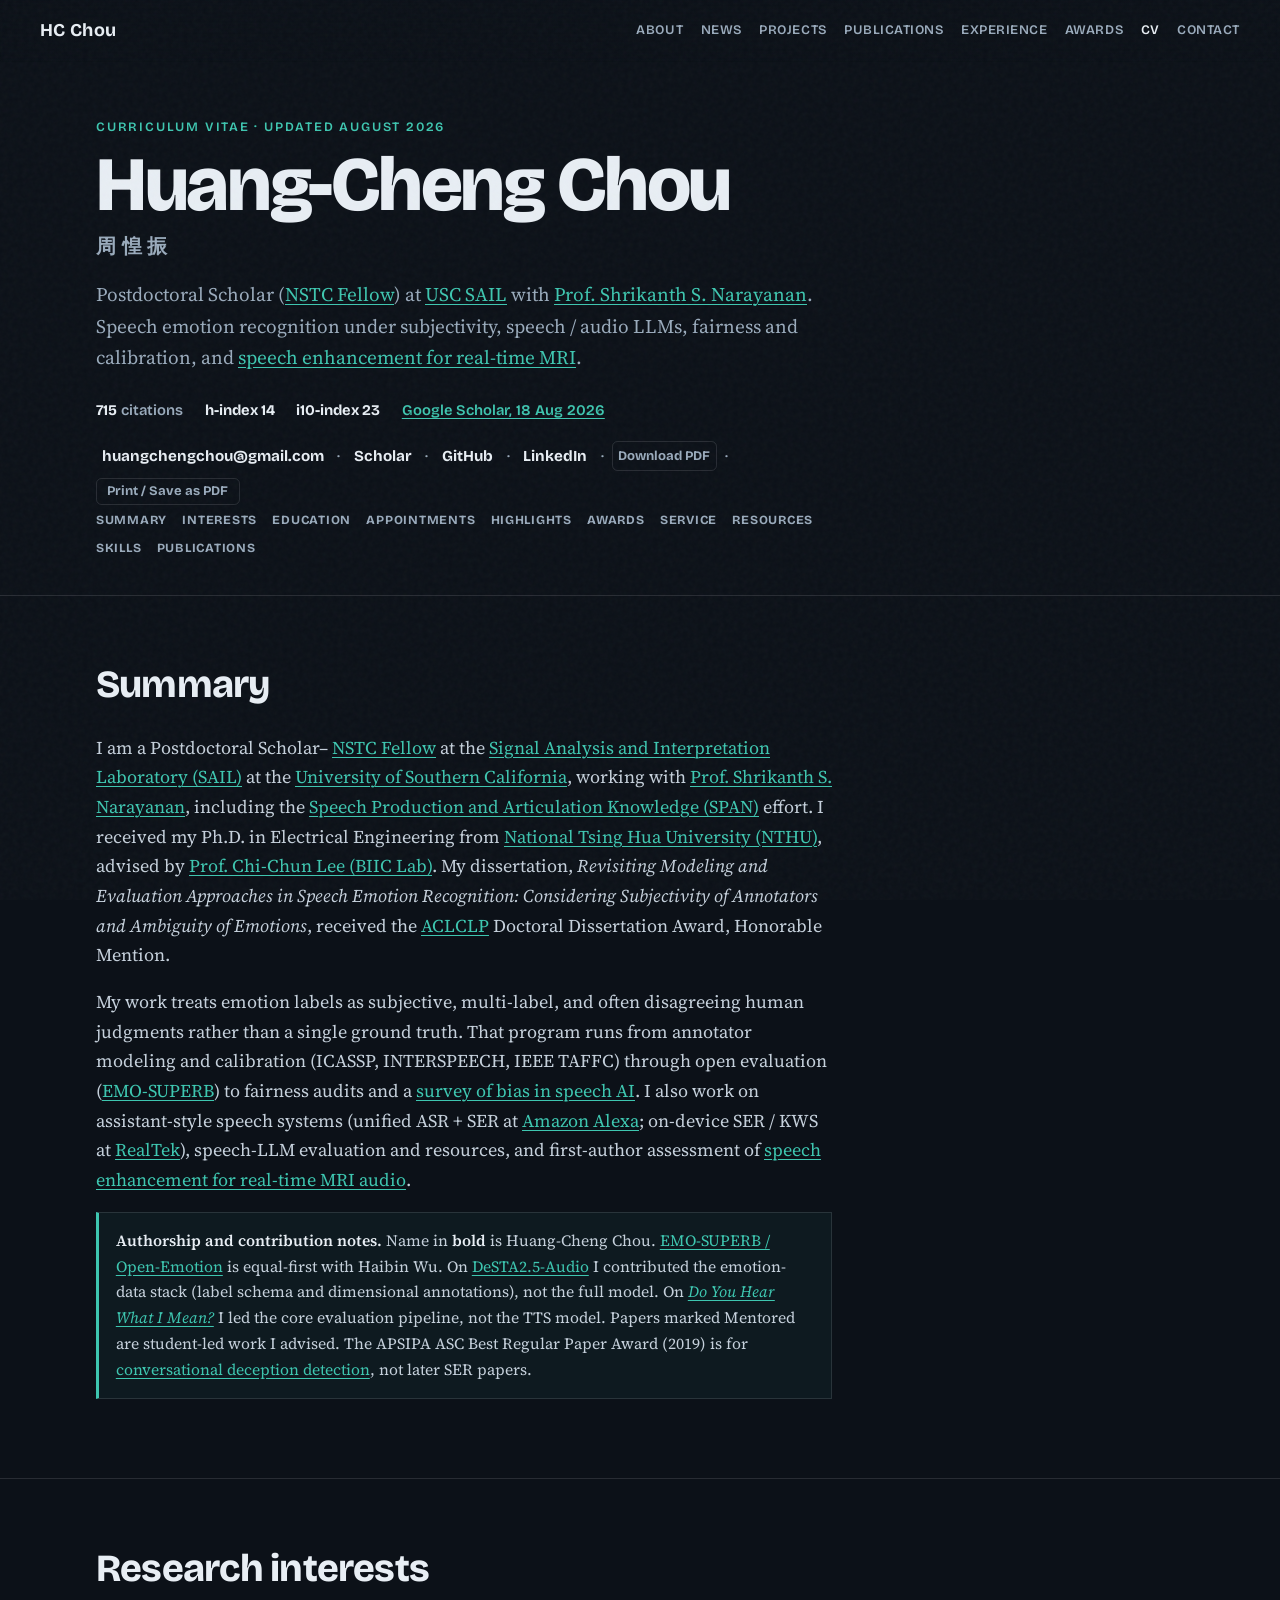
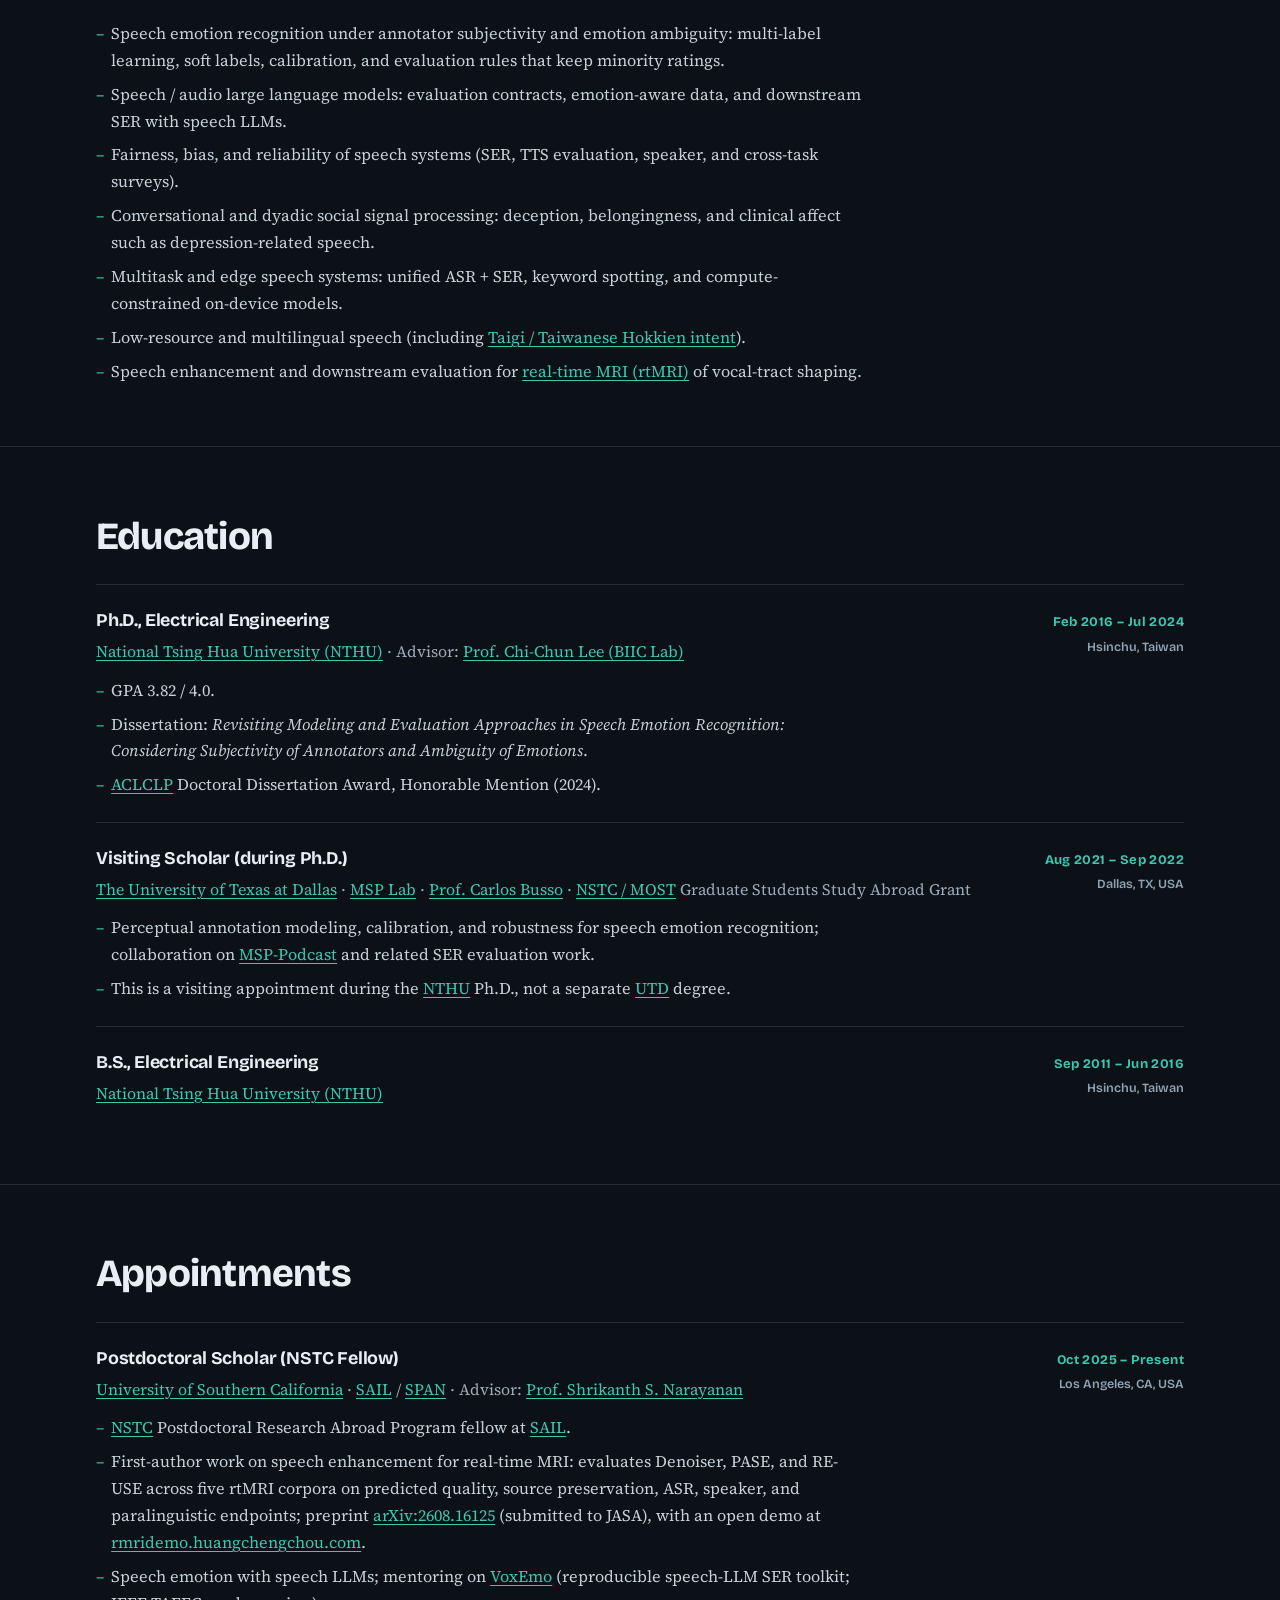
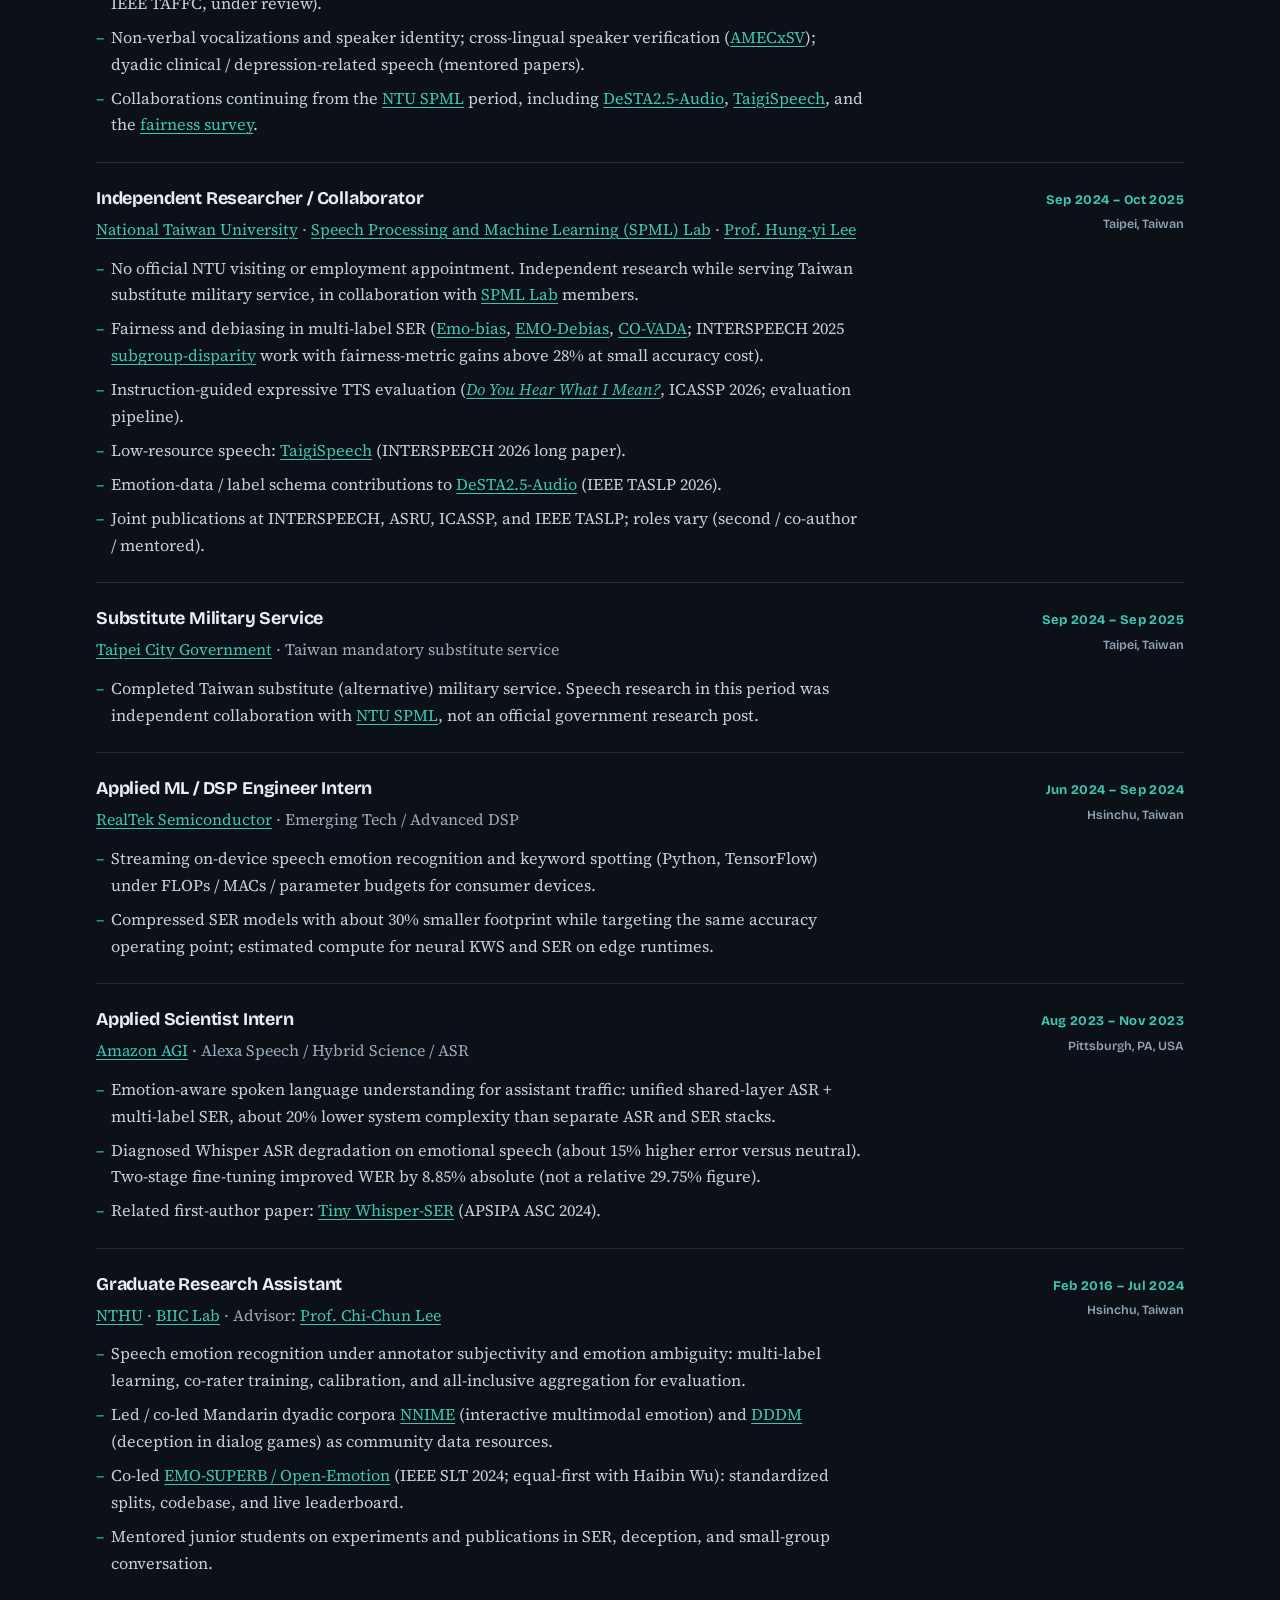
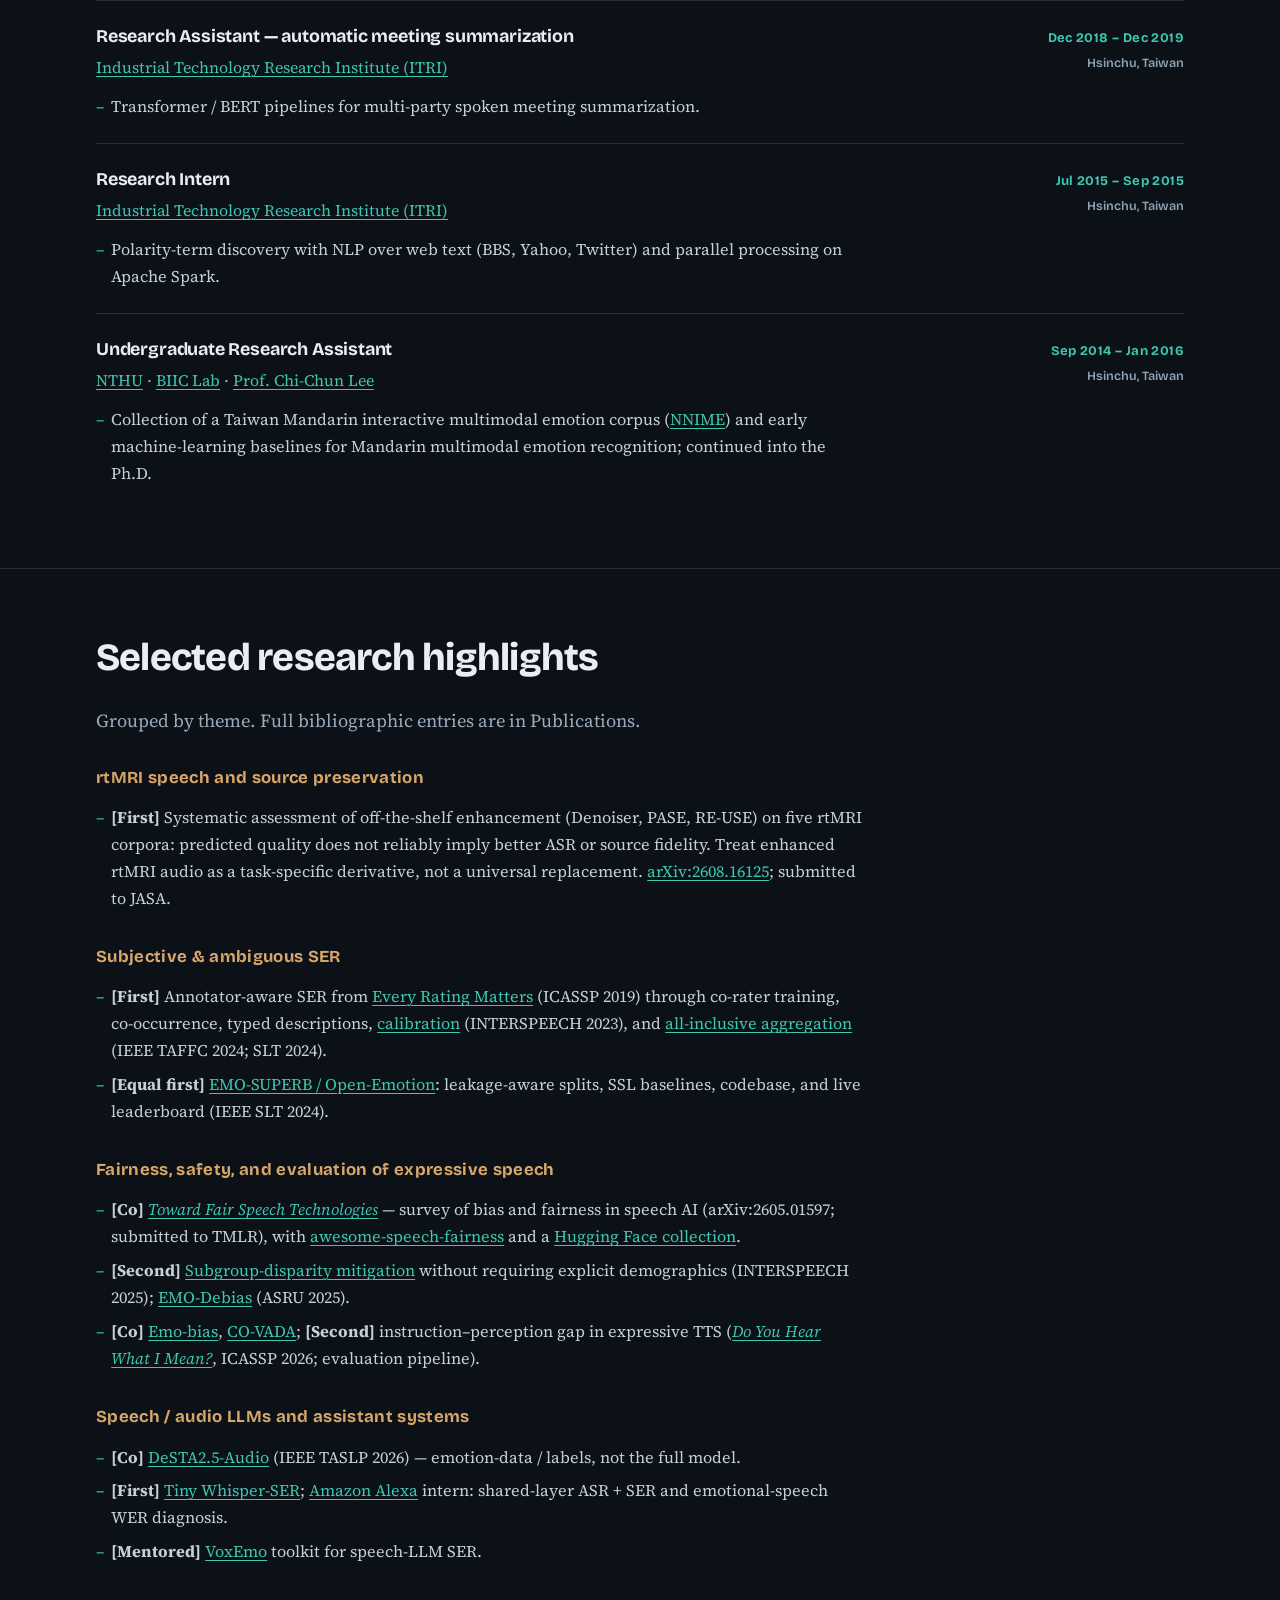
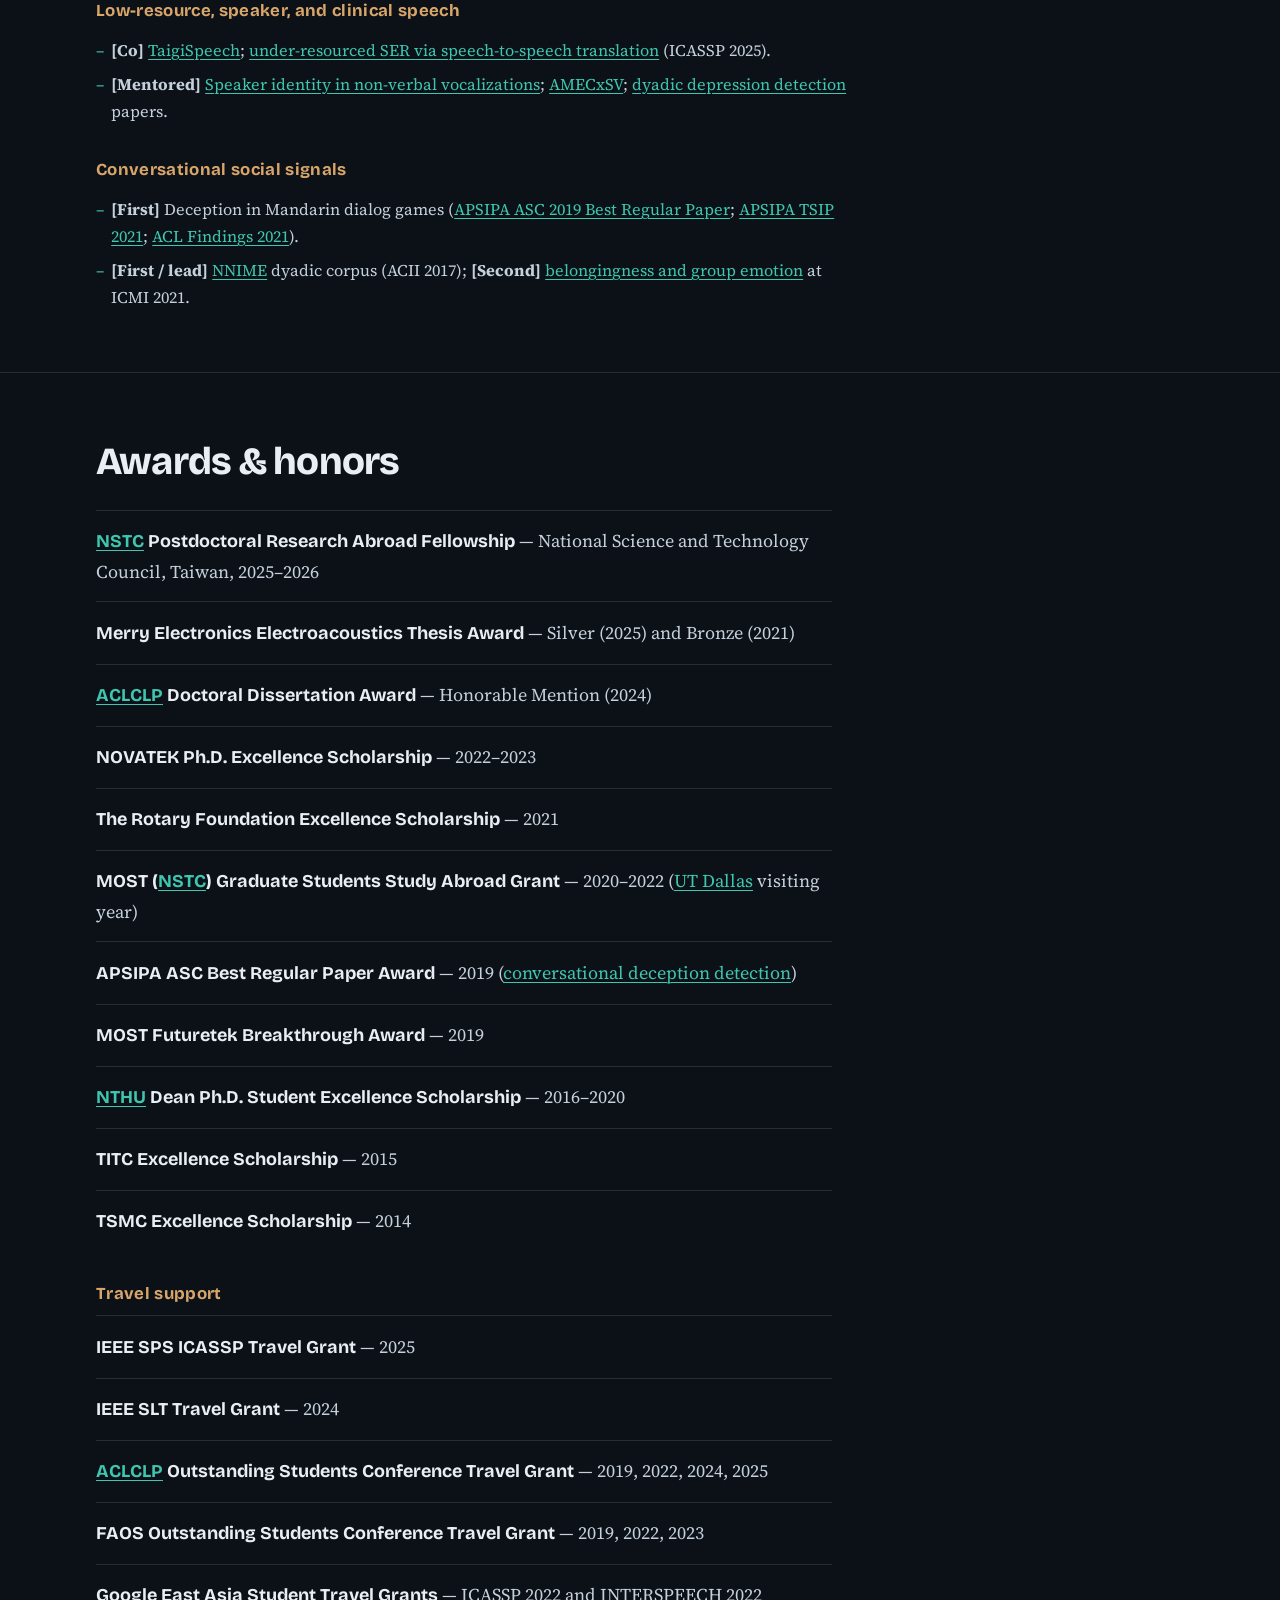
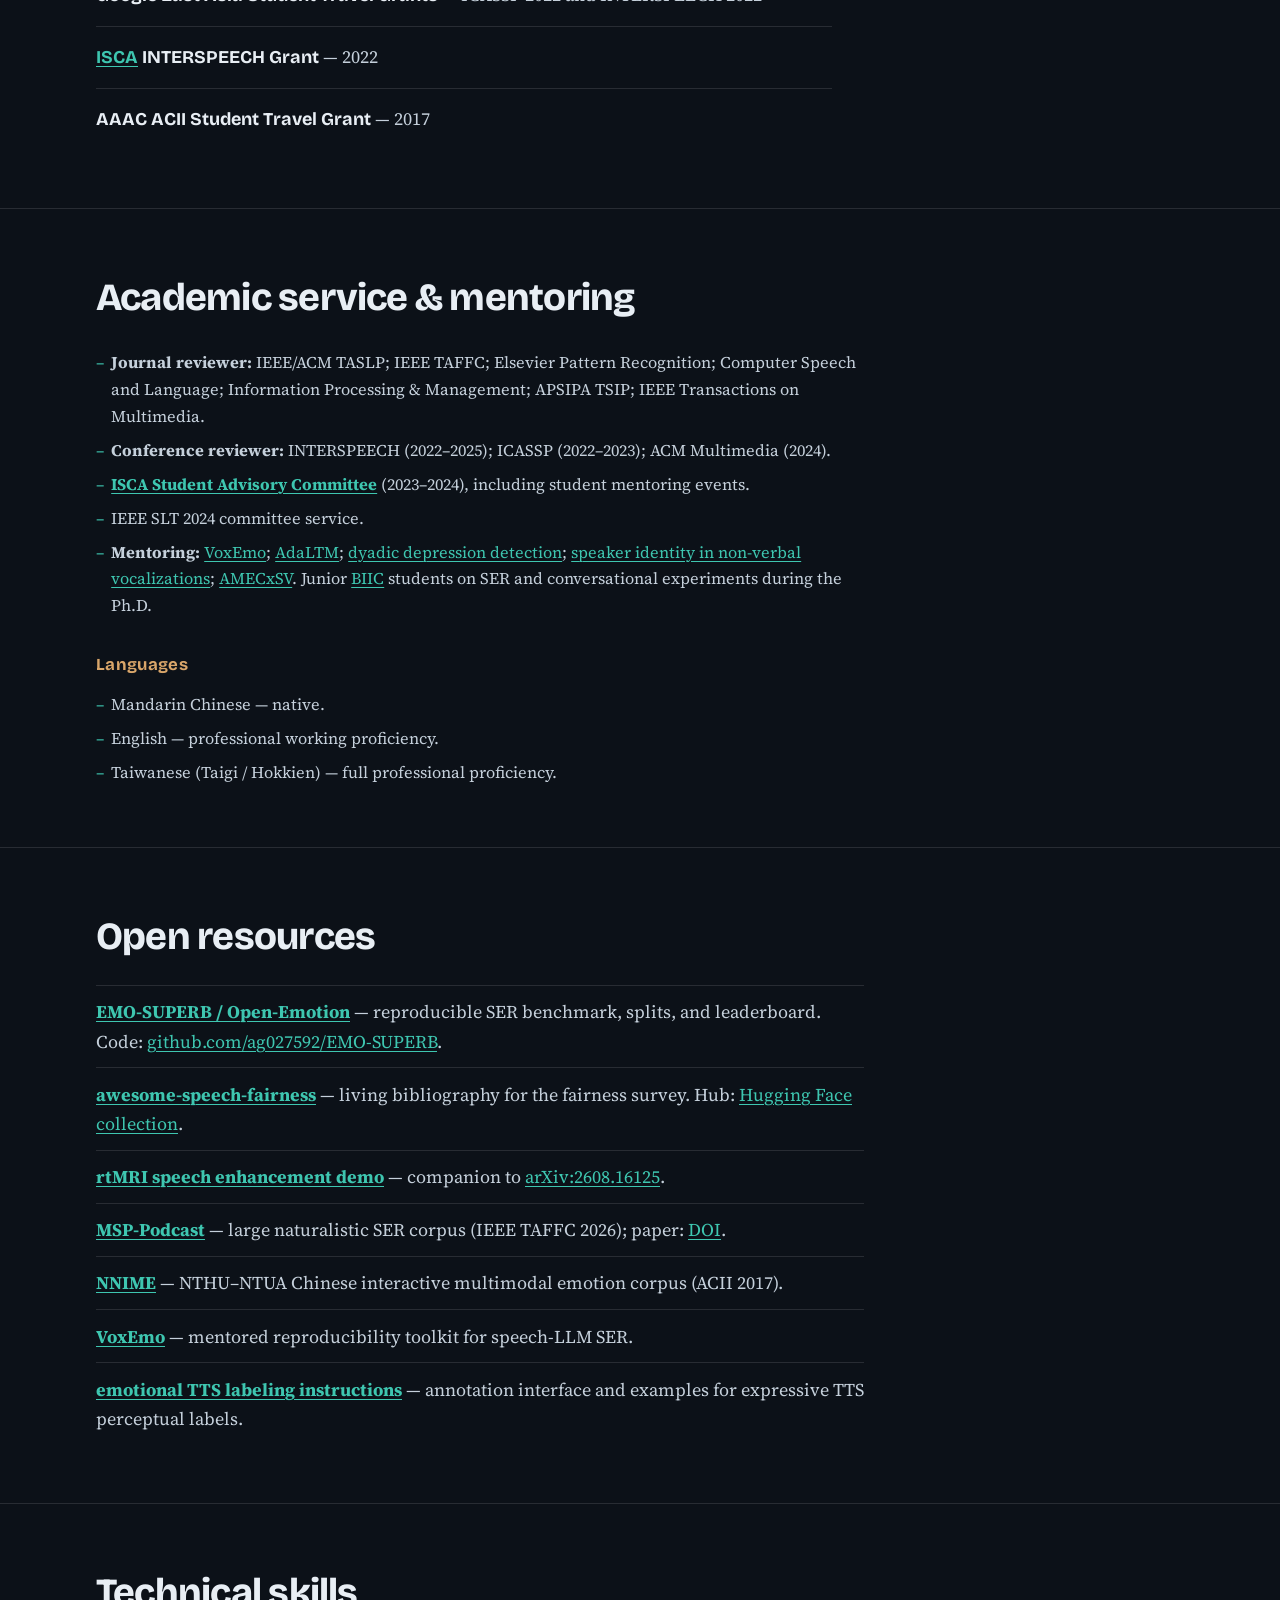
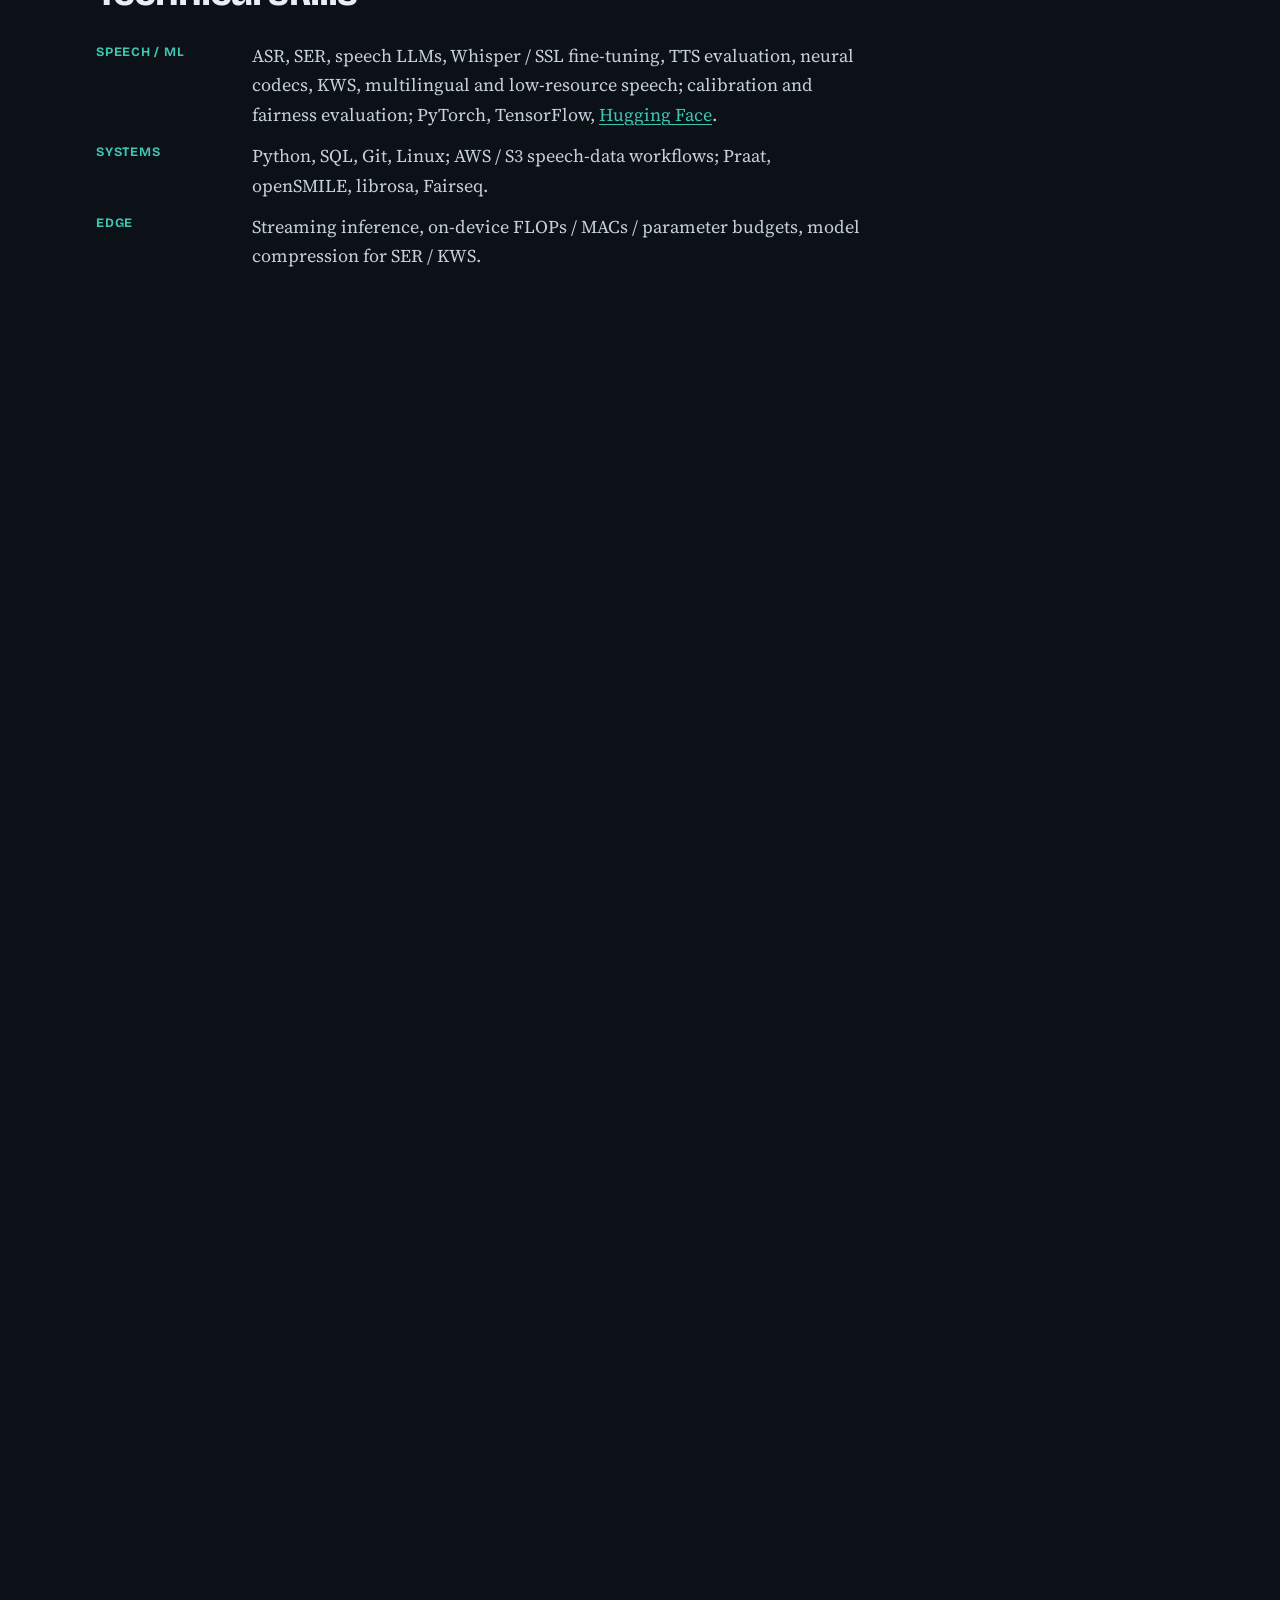
==== cv.html @ bf6feb10 "Add a downloadable PDF CV for recruiters. Generate a print-ready file from the HTML CV and link it f" ====
<!DOCTYPE html>
<html lang="en">
<head>
  <meta charset="UTF-8" />
  <meta name="viewport" content="width=device-width, initial-scale=1" />
  <title>Curriculum Vitae | Huang-Cheng Chou</title>
  <meta name="description" content="Full academic CV of Huang-Cheng Chou (周惶振): appointments, education, awards, service, skills, and complete publication list." />
  <meta name="author" content="Huang-Cheng Chou" />
  <link rel="canonical" href="https://huangchengchou.com/cv.html" />
  <meta property="og:title" content="Curriculum Vitae | Huang-Cheng Chou" />
  <meta property="og:description" content="Complete academic CV — speech emotion recognition, speech LLMs, fairness, and rtMRI speech." />
  <meta property="og:url" content="https://huangchengchou.com/cv.html" />
  <meta property="og:type" content="profile" />
  <meta property="og:image" content="https://huangchengchou.com/assets/portrait.jpg" />
  <link rel="preconnect" href="https://fonts.googleapis.com" />
  <link rel="preconnect" href="https://fonts.gstatic.com" crossorigin />
  <link href="https://fonts.googleapis.com/css2?family=Bricolage+Grotesque:opsz,wght@12..96,500;12..96,700;12..96,800&amp;family=Source+Serif+4:ital,opsz,wght@0,8..60,400;0,8..60,600;1,8..60,400&amp;display=swap" rel="stylesheet" />
  <link rel="icon" href="assets/favicon.svg" type="image/svg+xml" />
  <link rel="stylesheet" href="styles.css" />
</head>
<body class="page-cv">
  <div class="noise" aria-hidden="true"></div>

  <header class="site-header">
    <a class="logo" href="index.html">HC Chou</a>
    <nav class="nav" aria-label="Primary">
      <a href="index.html#about">About</a>
      <a href="index.html#news">News</a>
      <a href="index.html#projects">Projects</a>
      <a href="index.html#pubs">Publications</a>
      <a href="index.html#experience">Experience</a>
      <a href="index.html#awards">Awards</a>
      <a href="cv.html" aria-current="page">CV</a>
      <a href="index.html#contact">Contact</a>
    </nav>
  </header>

  <main id="top">
    <section class="hero cv-hero" aria-label="Curriculum Vitae">
      <div class="hero-layout">
        <div class="hero-content">
          <p class="eyebrow">Curriculum Vitae · updated August 2026</p>
          <h1 class="brand">Huang-Cheng Chou</h1>
          <p class="brand-zh" lang="zh-Hant">周惶振</p>
          <p class="lede">
            Postdoctoral Scholar (<a href="https://www.nstc.gov.tw/?l=en" target="_blank" rel="noopener">NSTC Fellow</a>) at
            <a href="https://sail.usc.edu/" target="_blank" rel="noopener">USC SAIL</a>
            with
            <a href="https://sail.usc.edu/" target="_blank" rel="noopener">Prof. Shrikanth S. Narayanan</a>.
            Speech emotion recognition under subjectivity, speech / audio LLMs, fairness and calibration,
            and
            <a href="https://arxiv.org/abs/2608.16125" target="_blank" rel="noopener">speech enhancement for real-time MRI</a>.
          </p>
          <p class="cv-metrics">
            <span><strong>715</strong> citations</span>
            <span><strong>h-index 14</strong></span>
            <span><strong>i10-index 23</strong></span>
            <span><a href="https://scholar.google.com/citations?user=_d7pcs4AAAAJ&amp;hl=en" target="_blank" rel="noopener">Google Scholar, 18 Aug 2026</a></span>
          </p>
          <div class="link-row" aria-label="Quick links">
            <a href="mailto:huangchengchou@gmail.com">huangchengchou@gmail.com</a>
            <span aria-hidden="true">·</span>
            <a href="https://scholar.google.com/citations?user=_d7pcs4AAAAJ&amp;hl=en" target="_blank" rel="noopener">Scholar</a>
            <span aria-hidden="true">·</span>
            <a href="https://github.com/ag027592" target="_blank" rel="noopener">GitHub</a>
            <span aria-hidden="true">·</span>
            <a href="https://www.linkedin.com/in/huangchengchou/" target="_blank" rel="noopener">LinkedIn</a>
            <span aria-hidden="true">·</span>
            <a class="cv-print" href="assets/Huang-Cheng_Chou_CV.pdf" download="Huang-Cheng_Chou_CV.pdf">Download PDF</a>
            <span aria-hidden="true">·</span>
            <button class="cv-print" type="button" onclick="window.print()">Print / Save as PDF</button>
          </div>
          <nav class="cv-toc" aria-label="CV sections">
            <a href="#summary">Summary</a>
            <a href="#interests">Interests</a>
            <a href="#education">Education</a>
            <a href="#appointments">Appointments</a>
            <a href="#highlights">Highlights</a>
            <a href="#awards">Awards</a>
            <a href="#service">Service</a>
            <a href="#resources">Resources</a>
            <a href="#skills">Skills</a>
            <a href="#publications">Publications</a>
          </nav>
        </div>
      </div>
    </section>

    <section id="summary" class="section about">
      <div class="section-inner">
        <h2>Summary</h2>
        <p>
          I am a Postdoctoral Scholar–
          <a href="https://www.nstc.gov.tw/?l=en" target="_blank" rel="noopener">NSTC Fellow</a>
          at the
          <a href="https://sail.usc.edu/" target="_blank" rel="noopener">Signal Analysis and Interpretation Laboratory (SAIL)</a>
          at the
          <a href="https://www.usc.edu/" target="_blank" rel="noopener">University of Southern California</a>,
          working with
          <a href="https://sail.usc.edu/" target="_blank" rel="noopener">Prof. Shrikanth S. Narayanan</a>,
          including the
          <a href="https://sail.usc.edu/span/" target="_blank" rel="noopener">Speech Production and Articulation Knowledge (SPAN)</a>
          effort. I received my Ph.D. in Electrical Engineering from
          <a href="https://nthu-en.site.nthu.edu.tw/" target="_blank" rel="noopener">National Tsing Hua University (NTHU)</a>,
          advised by
          <a href="https://biic.ee.nthu.edu.tw/" target="_blank" rel="noopener">Prof. Chi-Chun Lee (BIIC Lab)</a>.
          My dissertation,
          <em>Revisiting Modeling and Evaluation Approaches in Speech Emotion Recognition: Considering Subjectivity of Annotators and Ambiguity of Emotions</em>,
          received the <a href="https://www.aclclp.org.tw/" target="_blank" rel="noopener">ACLCLP</a> Doctoral Dissertation Award, Honorable Mention.
        </p>
        <p>
          My work treats emotion labels as subjective, multi-label, and often disagreeing human judgments rather than a single ground truth.
          That program runs from annotator modeling and calibration (ICASSP, INTERSPEECH, IEEE TAFFC) through open evaluation
          (<a href="https://emosuperb.github.io/" target="_blank" rel="noopener">EMO-SUPERB</a>)
          to fairness audits and a
          <a href="https://arxiv.org/abs/2605.01597" target="_blank" rel="noopener">survey of bias in speech AI</a>.
          I also work on assistant-style speech systems (unified ASR + SER at
          <a href="https://www.amazon.science/" target="_blank" rel="noopener">Amazon Alexa</a>;
          on-device SER / KWS at
          <a href="https://www.realtek.com/" target="_blank" rel="noopener">RealTek</a>),
          speech-LLM evaluation and resources, and first-author assessment of
          <a href="https://arxiv.org/abs/2608.16125" target="_blank" rel="noopener">speech enhancement for real-time MRI audio</a>.
        </p>
        <div class="cv-note">
          <strong>Authorship and contribution notes.</strong>
          Name in <strong>bold</strong> is Huang-Cheng Chou.
          <a href="https://emosuperb.github.io/" target="_blank" rel="noopener">EMO-SUPERB / Open-Emotion</a> is equal-first with Haibin Wu.
          On <a href="https://doi.org/10.1109/TASLPRO.2026.3675792" target="_blank" rel="noopener">DeSTA2.5-Audio</a> I contributed the emotion-data stack (label schema and dimensional annotations), not the full model.
          On <a href="https://doi.org/10.1109/ICASSP55912.2026.11462935" target="_blank" rel="noopener"><em>Do You Hear What I Mean?</em></a> I led the core evaluation pipeline, not the TTS model.
          Papers marked Mentored are student-led work I advised.
          The APSIPA ASC Best Regular Paper Award (2019) is for
          <a href="https://doi.org/10.1109/APSIPAASC47483.2019.9023050" target="_blank" rel="noopener">conversational deception detection</a>,
          not later SER papers.
        </div>
      </div>
    </section>

    <section id="interests" class="section">
      <div class="section-inner">
        <h2>Research interests</h2>
        <ul class="cv-bullets">
          <li>Speech emotion recognition under annotator subjectivity and emotion ambiguity: multi-label learning, soft labels, calibration, and evaluation rules that keep minority ratings.</li>
          <li>Speech / audio large language models: evaluation contracts, emotion-aware data, and downstream SER with speech LLMs.</li>
          <li>Fairness, bias, and reliability of speech systems (SER, TTS evaluation, speaker, and cross-task surveys).</li>
          <li>Conversational and dyadic social signal processing: deception, belongingness, and clinical affect such as depression-related speech.</li>
          <li>Multitask and edge speech systems: unified ASR + SER, keyword spotting, and compute-constrained on-device models.</li>
          <li>Low-resource and multilingual speech (including <a href="https://arxiv.org/abs/2603.21478" target="_blank" rel="noopener">Taigi / Taiwanese Hokkien intent</a>).</li>
          <li>Speech enhancement and downstream evaluation for <a href="https://arxiv.org/abs/2608.16125" target="_blank" rel="noopener">real-time MRI (rtMRI)</a> of vocal-tract shaping.</li>
        </ul>
      </div>
    </section>

    <section id="education" class="section">
      <div class="section-inner">
        <h2>Education</h2>

        <article class="cv-job">
          <div class="cv-job-head">
            <div>
              <h3>Ph.D., Electrical Engineering</h3>
              <span class="cv-job-org"><a href="https://nthu-en.site.nthu.edu.tw/" target="_blank" rel="noopener">National Tsing Hua University (NTHU)</a> · Advisor: <a href="https://biic.ee.nthu.edu.tw/" target="_blank" rel="noopener">Prof. Chi-Chun Lee (BIIC Lab)</a></span>
            </div>
            <div>
              <span class="cv-when">Feb 2016 – Jul 2024</span>
              <span class="cv-where">Hsinchu, Taiwan</span>
            </div>
          </div>
          <ul class="cv-bullets">
            <li>GPA 3.82 / 4.0.</li>
            <li>Dissertation: <em>Revisiting Modeling and Evaluation Approaches in Speech Emotion Recognition: Considering Subjectivity of Annotators and Ambiguity of Emotions</em>.</li>
            <li><a href="https://www.aclclp.org.tw/" target="_blank" rel="noopener">ACLCLP</a> Doctoral Dissertation Award, Honorable Mention (2024).</li>
          </ul>
        </article>

        <article class="cv-job">
          <div class="cv-job-head">
            <div>
              <h3>Visiting Scholar (during Ph.D.)</h3>
              <span class="cv-job-org"><a href="https://www.utdallas.edu/" target="_blank" rel="noopener">The University of Texas at Dallas</a> · <a href="https://www.lab-msp.com/" target="_blank" rel="noopener">MSP Lab</a> · <a href="https://www.carlosbusso.com" target="_blank" rel="noopener">Prof. Carlos Busso</a> · <a href="https://www.nstc.gov.tw/?l=en" target="_blank" rel="noopener">NSTC / MOST</a> Graduate Students Study Abroad Grant</span>
            </div>
            <div>
              <span class="cv-when">Aug 2021 – Sep 2022</span>
              <span class="cv-where">Dallas, TX, USA</span>
            </div>
          </div>
          <ul class="cv-bullets">
            <li>Perceptual annotation modeling, calibration, and robustness for speech emotion recognition; collaboration on <a href="https://www.lab-msp.com/MSP/MSP-Podcast.html" target="_blank" rel="noopener">MSP-Podcast</a> and related SER evaluation work.</li>
            <li>This is a visiting appointment during the <a href="https://nthu-en.site.nthu.edu.tw/" target="_blank" rel="noopener">NTHU</a> Ph.D., not a separate <a href="https://www.utdallas.edu/" target="_blank" rel="noopener">UTD</a> degree.</li>
          </ul>
        </article>

        <article class="cv-job">
          <div class="cv-job-head">
            <div>
              <h3>B.S., Electrical Engineering</h3>
              <span class="cv-job-org"><a href="https://nthu-en.site.nthu.edu.tw/" target="_blank" rel="noopener">National Tsing Hua University (NTHU)</a></span>
            </div>
            <div>
              <span class="cv-when">Sep 2011 – Jun 2016</span>
              <span class="cv-where">Hsinchu, Taiwan</span>
            </div>
          </div>
        </article>
      </div>
    </section>

    <section id="appointments" class="section">
      <div class="section-inner">
        <h2>Appointments</h2>

        <article class="cv-job">
          <div class="cv-job-head">
            <div>
              <h3>Postdoctoral Scholar (NSTC Fellow)</h3>
              <span class="cv-job-org"><a href="https://www.usc.edu/" target="_blank" rel="noopener">University of Southern California</a> · <a href="https://sail.usc.edu/" target="_blank" rel="noopener">SAIL</a> / <a href="https://sail.usc.edu/span/" target="_blank" rel="noopener">SPAN</a> · Advisor: <a href="https://sail.usc.edu/" target="_blank" rel="noopener">Prof. Shrikanth S. Narayanan</a></span>
            </div>
            <div>
              <span class="cv-when">Oct 2025 – Present</span>
              <span class="cv-where">Los Angeles, CA, USA</span>
            </div>
          </div>
          <ul class="cv-bullets">
            <li><a href="https://www.nstc.gov.tw/?l=en" target="_blank" rel="noopener">NSTC</a> Postdoctoral Research Abroad Program fellow at <a href="https://sail.usc.edu/" target="_blank" rel="noopener">SAIL</a>.</li>
            <li>First-author work on speech enhancement for real-time MRI: evaluates Denoiser, PASE, and RE-USE across five rtMRI corpora on predicted quality, source preservation, ASR, speaker, and paralinguistic endpoints; preprint <a href="https://arxiv.org/abs/2608.16125" target="_blank" rel="noopener">arXiv:2608.16125</a> (submitted to JASA), with an open demo at <a href="https://rmridemo.huangchengchou.com" target="_blank" rel="noopener">rmridemo.huangchengchou.com</a>.</li>
            <li>Speech emotion with speech LLMs; mentoring on <a href="https://arxiv.org/abs/2603.08936" target="_blank" rel="noopener">VoxEmo</a> (reproducible speech-LLM SER toolkit; IEEE TAFFC, under review).</li>
            <li>Non-verbal vocalizations and speaker identity; cross-lingual speaker verification (<a href="https://arxiv.org/abs/2607.16532" target="_blank" rel="noopener">AMECxSV</a>); dyadic clinical / depression-related speech (mentored papers).</li>
            <li>Collaborations continuing from the <a href="https://labspotlight.ntu.edu.tw/labs/42" target="_blank" rel="noopener">NTU SPML</a> period, including <a href="https://doi.org/10.1109/TASLPRO.2026.3675792" target="_blank" rel="noopener">DeSTA2.5-Audio</a>, <a href="https://arxiv.org/abs/2603.21478" target="_blank" rel="noopener">TaigiSpeech</a>, and the <a href="https://arxiv.org/abs/2605.01597" target="_blank" rel="noopener">fairness survey</a>.</li>
          </ul>
        </article>

        <article class="cv-job">
          <div class="cv-job-head">
            <div>
              <h3>Independent Researcher / Collaborator</h3>
              <span class="cv-job-org"><a href="https://www.ntu.edu.tw/english/" target="_blank" rel="noopener">National Taiwan University</a> · <a href="https://labspotlight.ntu.edu.tw/labs/42" target="_blank" rel="noopener">Speech Processing and Machine Learning (SPML) Lab</a> · <a href="https://speech.ee.ntu.edu.tw/~hylee/index.php" target="_blank" rel="noopener">Prof. Hung-yi Lee</a></span>
            </div>
            <div>
              <span class="cv-when">Sep 2024 – Oct 2025</span>
              <span class="cv-where">Taipei, Taiwan</span>
            </div>
          </div>
          <ul class="cv-bullets">
            <li>No official NTU visiting or employment appointment. Independent research while serving Taiwan substitute military service, in collaboration with <a href="https://labspotlight.ntu.edu.tw/labs/42" target="_blank" rel="noopener">SPML Lab</a> members.</li>
            <li>Fairness and debiasing in multi-label SER (<a href="https://doi.org/10.21437/Interspeech.2024-1073" target="_blank" rel="noopener">Emo-bias</a>, <a href="https://doi.org/10.1109/ASRU65441.2025.11433837" target="_blank" rel="noopener">EMO-Debias</a>, <a href="https://doi.org/10.1109/ASRU65441.2025.11434684" target="_blank" rel="noopener">CO-VADA</a>; INTERSPEECH 2025 <a href="https://doi.org/10.21437/Interspeech.2025-662" target="_blank" rel="noopener">subgroup-disparity</a> work with fairness-metric gains above 28% at small accuracy cost).</li>
            <li>Instruction-guided expressive TTS evaluation (<a href="https://doi.org/10.1109/ICASSP55912.2026.11462935" target="_blank" rel="noopener"><em>Do You Hear What I Mean?</em></a>, ICASSP 2026; evaluation pipeline).</li>
            <li>Low-resource speech: <a href="https://arxiv.org/abs/2603.21478" target="_blank" rel="noopener">TaigiSpeech</a> (INTERSPEECH 2026 long paper).</li>
            <li>Emotion-data / label schema contributions to <a href="https://doi.org/10.1109/TASLPRO.2026.3675792" target="_blank" rel="noopener">DeSTA2.5-Audio</a> (IEEE TASLP 2026).</li>
            <li>Joint publications at INTERSPEECH, ASRU, ICASSP, and IEEE TASLP; roles vary (second / co-author / mentored).</li>
          </ul>
        </article>

        <article class="cv-job">
          <div class="cv-job-head">
            <div>
              <h3>Substitute Military Service</h3>
              <span class="cv-job-org"><a href="https://english.gov.taipei/" target="_blank" rel="noopener">Taipei City Government</a> · Taiwan mandatory substitute service</span>
            </div>
            <div>
              <span class="cv-when">Sep 2024 – Sep 2025</span>
              <span class="cv-where">Taipei, Taiwan</span>
            </div>
          </div>
          <ul class="cv-bullets">
            <li>Completed Taiwan substitute (alternative) military service. Speech research in this period was independent collaboration with <a href="https://labspotlight.ntu.edu.tw/labs/42" target="_blank" rel="noopener">NTU SPML</a>, not an official government research post.</li>
          </ul>
        </article>

        <article class="cv-job">
          <div class="cv-job-head">
            <div>
              <h3>Applied ML / DSP Engineer Intern</h3>
              <span class="cv-job-org"><a href="https://www.realtek.com/" target="_blank" rel="noopener">RealTek Semiconductor</a> · Emerging Tech / Advanced DSP</span>
            </div>
            <div>
              <span class="cv-when">Jun 2024 – Sep 2024</span>
              <span class="cv-where">Hsinchu, Taiwan</span>
            </div>
          </div>
          <ul class="cv-bullets">
            <li>Streaming on-device speech emotion recognition and keyword spotting (Python, TensorFlow) under FLOPs / MACs / parameter budgets for consumer devices.</li>
            <li>Compressed SER models with about 30% smaller footprint while targeting the same accuracy operating point; estimated compute for neural KWS and SER on edge runtimes.</li>
          </ul>
        </article>

        <article class="cv-job">
          <div class="cv-job-head">
            <div>
              <h3>Applied Scientist Intern</h3>
              <span class="cv-job-org"><a href="https://www.amazon.science/" target="_blank" rel="noopener">Amazon AGI</a> · Alexa Speech / Hybrid Science / ASR</span>
            </div>
            <div>
              <span class="cv-when">Aug 2023 – Nov 2023</span>
              <span class="cv-where">Pittsburgh, PA, USA</span>
            </div>
          </div>
          <ul class="cv-bullets">
            <li>Emotion-aware spoken language understanding for assistant traffic: unified shared-layer ASR + multi-label SER, about 20% lower system complexity than separate ASR and SER stacks.</li>
            <li>Diagnosed Whisper ASR degradation on emotional speech (about 15% higher error versus neutral). Two-stage fine-tuning improved WER by 8.85% absolute (not a relative 29.75% figure).</li>
            <li>Related first-author paper: <a href="https://doi.org/10.1109/APSIPAASC63619.2025.10848651" target="_blank" rel="noopener">Tiny Whisper-SER</a> (APSIPA ASC 2024).</li>
          </ul>
        </article>

        <article class="cv-job">
          <div class="cv-job-head">
            <div>
              <h3>Graduate Research Assistant</h3>
              <span class="cv-job-org"><a href="https://nthu-en.site.nthu.edu.tw/" target="_blank" rel="noopener">NTHU</a> · <a href="https://biic.ee.nthu.edu.tw/" target="_blank" rel="noopener">BIIC Lab</a> · Advisor: <a href="https://biic.ee.nthu.edu.tw/" target="_blank" rel="noopener">Prof. Chi-Chun Lee</a></span>
            </div>
            <div>
              <span class="cv-when">Feb 2016 – Jul 2024</span>
              <span class="cv-where">Hsinchu, Taiwan</span>
            </div>
          </div>
          <ul class="cv-bullets">
            <li>Speech emotion recognition under annotator subjectivity and emotion ambiguity: multi-label learning, co-rater training, calibration, and all-inclusive aggregation for evaluation.</li>
            <li>Led / co-led Mandarin dyadic corpora <a href="https://doi.org/10.1109/ACII.2017.8273615" target="_blank" rel="noopener">NNIME</a> (interactive multimodal emotion) and <a href="https://doi.org/10.1017/ATSIP.2021.6" target="_blank" rel="noopener">DDDM</a> (deception in dialog games) as community data resources.</li>
            <li>Co-led <a href="https://emosuperb.github.io/" target="_blank" rel="noopener">EMO-SUPERB / Open-Emotion</a> (IEEE SLT 2024; equal-first with Haibin Wu): standardized splits, codebase, and live leaderboard.</li>
            <li>Mentored junior students on experiments and publications in SER, deception, and small-group conversation.</li>
          </ul>
        </article>

        <article class="cv-job">
          <div class="cv-job-head">
            <div>
              <h3>Research Assistant — automatic meeting summarization</h3>
              <span class="cv-job-org"><a href="https://www.itri.org.tw/" target="_blank" rel="noopener">Industrial Technology Research Institute (ITRI)</a></span>
            </div>
            <div>
              <span class="cv-when">Dec 2018 – Dec 2019</span>
              <span class="cv-where">Hsinchu, Taiwan</span>
            </div>
          </div>
          <ul class="cv-bullets">
            <li>Transformer / BERT pipelines for multi-party spoken meeting summarization.</li>
          </ul>
        </article>

        <article class="cv-job">
          <div class="cv-job-head">
            <div>
              <h3>Research Intern</h3>
              <span class="cv-job-org"><a href="https://www.itri.org.tw/" target="_blank" rel="noopener">Industrial Technology Research Institute (ITRI)</a></span>
            </div>
            <div>
              <span class="cv-when">Jul 2015 – Sep 2015</span>
              <span class="cv-where">Hsinchu, Taiwan</span>
            </div>
          </div>
          <ul class="cv-bullets">
            <li>Polarity-term discovery with NLP over web text (BBS, Yahoo, Twitter) and parallel processing on Apache Spark.</li>
          </ul>
        </article>

        <article class="cv-job">
          <div class="cv-job-head">
            <div>
              <h3>Undergraduate Research Assistant</h3>
              <span class="cv-job-org"><a href="https://nthu-en.site.nthu.edu.tw/" target="_blank" rel="noopener">NTHU</a> · <a href="https://biic.ee.nthu.edu.tw/" target="_blank" rel="noopener">BIIC Lab</a> · <a href="https://biic.ee.nthu.edu.tw/" target="_blank" rel="noopener">Prof. Chi-Chun Lee</a></span>
            </div>
            <div>
              <span class="cv-when">Sep 2014 – Jan 2016</span>
              <span class="cv-where">Hsinchu, Taiwan</span>
            </div>
          </div>
          <ul class="cv-bullets">
            <li>Collection of a Taiwan Mandarin interactive multimodal emotion corpus (<a href="https://doi.org/10.1109/ACII.2017.8273615" target="_blank" rel="noopener">NNIME</a>) and early machine-learning baselines for Mandarin multimodal emotion recognition; continued into the Ph.D.</li>
          </ul>
        </article>
      </div>
    </section>

    <section id="highlights" class="section">
      <div class="section-inner">
        <h2>Selected research highlights</h2>
        <p class="section-lead">Grouped by theme. Full bibliographic entries are in Publications.</p>

        <h3 class="pubs-subhead">rtMRI speech and source preservation</h3>
        <ul class="cv-bullets">
          <li><strong>[First]</strong> Systematic assessment of off-the-shelf enhancement (Denoiser, PASE, RE-USE) on five rtMRI corpora: predicted quality does not reliably imply better ASR or source fidelity. Treat enhanced rtMRI audio as a task-specific derivative, not a universal replacement. <a href="https://arxiv.org/abs/2608.16125" target="_blank" rel="noopener">arXiv:2608.16125</a>; submitted to JASA.</li>
        </ul>

        <h3 class="pubs-subhead">Subjective &amp; ambiguous SER</h3>
        <ul class="cv-bullets">
          <li><strong>[First]</strong> Annotator-aware SER from <a href="https://doi.org/10.1109/ICASSP.2019.8682170" target="_blank" rel="noopener">Every Rating Matters</a> (ICASSP 2019) through co-rater training, co-occurrence, typed descriptions, <a href="https://doi.org/10.21437/Interspeech.2023-1113" target="_blank" rel="noopener">calibration</a> (INTERSPEECH 2023), and <a href="https://doi.org/10.1109/TAFFC.2024.3411290" target="_blank" rel="noopener">all-inclusive aggregation</a> (IEEE TAFFC 2024; SLT 2024).</li>
          <li><strong>[Equal first]</strong> <a href="https://emosuperb.github.io/" target="_blank" rel="noopener">EMO-SUPERB / Open-Emotion</a>: leakage-aware splits, SSL baselines, codebase, and live leaderboard (IEEE SLT 2024).</li>
        </ul>

        <h3 class="pubs-subhead">Fairness, safety, and evaluation of expressive speech</h3>
        <ul class="cv-bullets">
          <li><strong>[Co]</strong> <em><a href="https://arxiv.org/abs/2605.01597" target="_blank" rel="noopener">Toward Fair Speech Technologies</a></em> — survey of bias and fairness in speech AI (arXiv:2605.01597; submitted to TMLR), with <a href="https://github.com/dlion168/awesome-speech-fairness" target="_blank" rel="noopener">awesome-speech-fairness</a> and a <a href="https://huggingface.co/collections/dlion168/awesome-speech-fairness" target="_blank" rel="noopener">Hugging Face collection</a>.</li>
          <li><strong>[Second]</strong> <a href="https://doi.org/10.21437/Interspeech.2025-662" target="_blank" rel="noopener">Subgroup-disparity mitigation</a> without requiring explicit demographics (INTERSPEECH 2025); <a href="https://doi.org/10.1109/ASRU65441.2025.11433837" target="_blank" rel="noopener">EMO-Debias</a> (ASRU 2025).</li>
          <li><strong>[Co]</strong> <a href="https://doi.org/10.21437/Interspeech.2024-1073" target="_blank" rel="noopener">Emo-bias</a>, <a href="https://doi.org/10.1109/ASRU65441.2025.11434684" target="_blank" rel="noopener">CO-VADA</a>; <strong>[Second]</strong> instruction–perception gap in expressive TTS (<a href="https://doi.org/10.1109/ICASSP55912.2026.11462935" target="_blank" rel="noopener"><em>Do You Hear What I Mean?</em></a>, ICASSP 2026; evaluation pipeline).</li>
        </ul>

        <h3 class="pubs-subhead">Speech / audio LLMs and assistant systems</h3>
        <ul class="cv-bullets">
          <li><strong>[Co]</strong> <a href="https://doi.org/10.1109/TASLPRO.2026.3675792" target="_blank" rel="noopener">DeSTA2.5-Audio</a> (IEEE TASLP 2026) — emotion-data / labels, not the full model.</li>
          <li><strong>[First]</strong> <a href="https://doi.org/10.1109/APSIPAASC63619.2025.10848651" target="_blank" rel="noopener">Tiny Whisper-SER</a>; <a href="https://www.amazon.science/" target="_blank" rel="noopener">Amazon Alexa</a> intern: shared-layer ASR + SER and emotional-speech WER diagnosis.</li>
          <li><strong>[Mentored]</strong> <a href="https://arxiv.org/abs/2603.08936" target="_blank" rel="noopener">VoxEmo</a> toolkit for speech-LLM SER.</li>
        </ul>

        <h3 class="pubs-subhead">Low-resource, speaker, and clinical speech</h3>
        <ul class="cv-bullets">
          <li><strong>[Co]</strong> <a href="https://arxiv.org/abs/2603.21478" target="_blank" rel="noopener">TaigiSpeech</a>; <a href="https://doi.org/10.1109/ICASSP49660.2025.10887615" target="_blank" rel="noopener">under-resourced SER via speech-to-speech translation</a> (ICASSP 2025).</li>
          <li><strong>[Mentored]</strong> <a href="https://arxiv.org/abs/2606.21215" target="_blank" rel="noopener">Speaker identity in non-verbal vocalizations</a>; <a href="https://arxiv.org/abs/2607.16532" target="_blank" rel="noopener">AMECxSV</a>; <a href="https://arxiv.org/abs/2607.02904" target="_blank" rel="noopener">dyadic depression detection</a> papers.</li>
        </ul>

        <h3 class="pubs-subhead">Conversational social signals</h3>
        <ul class="cv-bullets">
          <li><strong>[First]</strong> Deception in Mandarin dialog games (<a href="https://doi.org/10.1109/APSIPAASC47483.2019.9023050" target="_blank" rel="noopener">APSIPA ASC 2019 Best Regular Paper</a>; <a href="https://doi.org/10.1017/ATSIP.2021.6" target="_blank" rel="noopener">APSIPA TSIP 2021</a>; <a href="https://aclanthology.org/2021.findings-acl.162" target="_blank" rel="noopener">ACL Findings 2021</a>).</li>
          <li><strong>[First / lead]</strong> <a href="https://doi.org/10.1109/ACII.2017.8273615" target="_blank" rel="noopener">NNIME</a> dyadic corpus (ACII 2017); <strong>[Second]</strong> <a href="https://doi.org/10.1145/3461615.3485410" target="_blank" rel="noopener">belongingness and group emotion</a> at ICMI 2021.</li>
        </ul>
      </div>
    </section>

    <section id="awards" class="section awards">
      <div class="section-inner">
        <h2>Awards &amp; honors</h2>
        <ul class="award-list">
          <li><strong><a href="https://www.nstc.gov.tw/?l=en" target="_blank" rel="noopener">NSTC</a> Postdoctoral Research Abroad Fellowship</strong> — National Science and Technology Council, Taiwan, 2025–2026</li>
          <li><strong>Merry Electronics Electroacoustics Thesis Award</strong> — Silver (2025) and Bronze (2021)</li>
          <li><strong><a href="https://www.aclclp.org.tw/" target="_blank" rel="noopener">ACLCLP</a> Doctoral Dissertation Award</strong> — Honorable Mention (2024)</li>
          <li><strong>NOVATEK Ph.D. Excellence Scholarship</strong> — 2022–2023</li>
          <li><strong>The Rotary Foundation Excellence Scholarship</strong> — 2021</li>
          <li><strong>MOST (<a href="https://www.nstc.gov.tw/?l=en" target="_blank" rel="noopener">NSTC</a>) Graduate Students Study Abroad Grant</strong> — 2020–2022 (<a href="https://www.utdallas.edu/" target="_blank" rel="noopener">UT Dallas</a> visiting year)</li>
          <li><strong>APSIPA ASC Best Regular Paper Award</strong> — 2019 (<a href="https://doi.org/10.1109/APSIPAASC47483.2019.9023050" target="_blank" rel="noopener">conversational deception detection</a>)</li>
          <li><strong>MOST Futuretek Breakthrough Award</strong> — 2019</li>
          <li><strong><a href="https://nthu-en.site.nthu.edu.tw/" target="_blank" rel="noopener">NTHU</a> Dean Ph.D. Student Excellence Scholarship</strong> — 2016–2020</li>
          <li><strong>TITC Excellence Scholarship</strong> — 2015</li>
          <li><strong>TSMC Excellence Scholarship</strong> — 2014</li>
        </ul>
        <h3 class="pubs-subhead">Travel support</h3>
        <ul class="award-list">
          <li><strong>IEEE SPS ICASSP Travel Grant</strong> — 2025</li>
          <li><strong>IEEE SLT Travel Grant</strong> — 2024</li>
          <li><strong><a href="https://www.aclclp.org.tw/" target="_blank" rel="noopener">ACLCLP</a> Outstanding Students Conference Travel Grant</strong> — 2019, 2022, 2024, 2025</li>
          <li><strong>FAOS Outstanding Students Conference Travel Grant</strong> — 2019, 2022, 2023</li>
          <li><strong>Google East Asia Student Travel Grants</strong> — ICASSP 2022 and INTERSPEECH 2022</li>
          <li><strong><a href="https://www.isca-speech.org/" target="_blank" rel="noopener">ISCA</a> INTERSPEECH Grant</strong> — 2022</li>
          <li><strong>AAAC ACII Student Travel Grant</strong> — 2017</li>
        </ul>
      </div>
    </section>

    <section id="service" class="section">
      <div class="section-inner">
        <h2>Academic service &amp; mentoring</h2>
        <ul class="cv-bullets">
          <li><strong>Journal reviewer:</strong> IEEE/ACM TASLP; IEEE TAFFC; Elsevier Pattern Recognition; Computer Speech and Language; Information Processing &amp; Management; APSIPA TSIP; IEEE Transactions on Multimedia.</li>
          <li><strong>Conference reviewer:</strong> INTERSPEECH (2022–2025); ICASSP (2022–2023); ACM Multimedia (2024).</li>
          <li><strong><a href="https://www.isca-students.org/" target="_blank" rel="noopener">ISCA Student Advisory Committee</a></strong> (2023–2024), including student mentoring events.</li>
          <li>IEEE SLT 2024 committee service.</li>
          <li><strong>Mentoring:</strong> <a href="https://arxiv.org/abs/2603.08936" target="_blank" rel="noopener">VoxEmo</a>; <a href="https://arxiv.org/abs/2603.25041" target="_blank" rel="noopener">AdaLTM</a>; <a href="https://arxiv.org/abs/2607.02904" target="_blank" rel="noopener">dyadic depression detection</a>; <a href="https://arxiv.org/abs/2606.21215" target="_blank" rel="noopener">speaker identity in non-verbal vocalizations</a>; <a href="https://arxiv.org/abs/2607.16532" target="_blank" rel="noopener">AMECxSV</a>. Junior <a href="https://biic.ee.nthu.edu.tw/" target="_blank" rel="noopener">BIIC</a> students on SER and conversational experiments during the Ph.D.</li>
        </ul>
        <h3 class="pubs-subhead">Languages</h3>
        <ul class="cv-bullets">
          <li>Mandarin Chinese — native.</li>
          <li>English — professional working proficiency.</li>
          <li>Taiwanese (Taigi / Hokkien) — full professional proficiency.</li>
        </ul>
      </div>
    </section>

    <section id="resources" class="section">
      <div class="section-inner">
        <h2>Open resources</h2>
        <ul class="resource-list">
          <li><strong><a href="https://emosuperb.github.io/" target="_blank" rel="noopener">EMO-SUPERB / Open-Emotion</a></strong> — reproducible SER benchmark, splits, and leaderboard. Code: <a href="https://github.com/ag027592/EMO-SUPERB" target="_blank" rel="noopener">github.com/ag027592/EMO-SUPERB</a>.</li>
          <li><strong><a href="https://github.com/dlion168/awesome-speech-fairness" target="_blank" rel="noopener">awesome-speech-fairness</a></strong> — living bibliography for the fairness survey. Hub: <a href="https://huggingface.co/collections/dlion168/awesome-speech-fairness" target="_blank" rel="noopener">Hugging Face collection</a>.</li>
          <li><strong><a href="https://rmridemo.huangchengchou.com" target="_blank" rel="noopener">rtMRI speech enhancement demo</a></strong> — companion to <a href="https://arxiv.org/abs/2608.16125" target="_blank" rel="noopener">arXiv:2608.16125</a>.</li>
          <li><strong><a href="https://www.lab-msp.com/MSP/MSP-Podcast.html" target="_blank" rel="noopener">MSP-Podcast</a></strong> — large naturalistic SER corpus (IEEE TAFFC 2026); paper: <a href="https://doi.org/10.1109/TAFFC.2026.3678489" target="_blank" rel="noopener">DOI</a>.</li>
          <li><strong><a href="https://doi.org/10.1109/ACII.2017.8273615" target="_blank" rel="noopener">NNIME</a></strong> — NTHU–NTUA Chinese interactive multimodal emotion corpus (ACII 2017).</li>
          <li><strong><a href="https://arxiv.org/abs/2603.08936" target="_blank" rel="noopener">VoxEmo</a></strong> — mentored reproducibility toolkit for speech-LLM SER.</li>
          <li><strong><a href="https://github.com/ag027592/emotionalTTS-labeling-instruction" target="_blank" rel="noopener">emotional TTS labeling instructions</a></strong> — annotation interface and examples for expressive TTS perceptual labels.</li>
        </ul>
      </div>
    </section>

    <section id="skills" class="section">
      <div class="section-inner">
        <h2>Technical skills</h2>
        <dl class="skill-grid">
          <dt>Speech / ML</dt>
          <dd>ASR, SER, speech LLMs, Whisper / SSL fine-tuning, TTS evaluation, neural codecs, KWS, multilingual and low-resource speech; calibration and fairness evaluation; PyTorch, TensorFlow, <a href="https://huggingface.co/" target="_blank" rel="noopener">Hugging Face</a>.</dd>
          <dt>Systems</dt>
          <dd>Python, SQL, Git, Linux; AWS / S3 speech-data workflows; Praat, openSMILE, librosa, Fairseq.</dd>
          <dt>Edge</dt>
          <dd>Streaming inference, on-device FLOPs / MACs / parameter budgets, model compression for SER / KWS.</dd>
        </dl>
      </div>
    </section>

    <section id="publications" class="section pubs">
      <div class="section-inner">
        <h2>Publications</h2>
        <p class="section-lead">
          Complete list grouped by authorship role. <strong>Huang-Cheng Chou</strong> in bold.
          Also on
          <a href="https://scholar.google.com/citations?user=_d7pcs4AAAAJ&amp;hl=en" target="_blank" rel="noopener">Google Scholar</a>
          (715 citations; h-index 14; i10-index 23 as of 18 Aug 2026).
        </p>

        <h3 class="pubs-subhead">First-author (including equal-first)</h3>
        <ol class="pub-list">
          <li>
            <span class="role-tag">First</span>
            <span class="pub-title"><a href="https://arxiv.org/abs/2608.16125" target="_blank" rel="noopener">Navigating Speech Enhancement for Real-Time MRI: A Systematic Assessment of Signal Quality, Source Preservation, and Downstream Tasks</a></span>
            <span class="pub-authors"><strong>Huang-Cheng Chou</strong>, Sean Foley, Haley Hsu, Kevin Huang, Szu-Jui Chen, Rong Chao, Louis Goldstein, Khalil Iskarous, Dani Byrd, Yu Tsao, Sudarsana Reddy Kadiri, John H. L. Hansen, Shrikanth Narayanan</span>
            <span class="pub-venue">arXiv:2608.16125, 2026 (submitted to JASA)</span>
            <span class="pub-links"><a href="https://arxiv.org/abs/2608.16125" target="_blank" rel="noopener">arXiv</a> · <a href="https://rmridemo.huangchengchou.com" target="_blank" rel="noopener">Demo</a></span>
          </li>
          <li>
            <span class="role-tag">First</span>
            <span class="pub-title"><a href="https://doi.org/10.1109/ICASSP49660.2025.10890558" target="_blank" rel="noopener">Stimulus Modality Matters: Impact of Perceptual Evaluations from Different Modalities on Speech Emotion Recognition System Performance</a></span>
            <span class="pub-authors"><strong>Huang-Cheng Chou</strong>, Haibin Wu, Chi-Chun Lee</span>
            <span class="pub-venue">ICASSP 2025</span>
            <span class="pub-links"><a href="https://doi.org/10.1109/ICASSP49660.2025.10890558" target="_blank" rel="noopener">DOI</a></span>
          </li>
          <li>
            <span class="role-tag">First</span>
            <span class="pub-title"><a href="https://doi.org/10.1109/APSIPAASC63619.2025.10848651" target="_blank" rel="noopener">A Tiny Whisper-SER: Unifying Automatic Speech Recognition and Multi-label Speech Emotion Recognition Tasks</a></span>
            <span class="pub-authors"><strong>Huang-Cheng Chou</strong></span>
            <span class="pub-venue">APSIPA ASC 2024</span>
            <span class="pub-links"><a href="https://doi.org/10.1109/APSIPAASC63619.2025.10848651" target="_blank" rel="noopener">DOI</a></span>
          </li>
          <li>
            <span class="role-tag">First</span>
            <span class="pub-title"><a href="https://doi.org/10.1109/APSIPAASC63619.2025.10848758" target="_blank" rel="noopener">Empower Typed Descriptions by Large Language Models for Speech Emotion Recognition</a></span>
            <span class="pub-authors"><strong>Huang-Cheng Chou</strong>, Haibin Wu, Kai-Wei Chang, Lucas Goncalves, Jiawei Du, Jyh-Shing Roger Jang, Chi-Chun Lee, Hung-yi Lee</span>
            <span class="pub-venue">APSIPA ASC 2024</span>
            <span class="pub-links"><a href="https://doi.org/10.1109/APSIPAASC63619.2025.10848758" target="_blank" rel="noopener">DOI</a></span>
          </li>
          <li>
            <span class="role-tag">Equal first</span>
            <span class="pub-title"><a href="https://doi.org/10.1109/SLT61566.2024.10832296" target="_blank" rel="noopener">Open-Emotion: A Reproducible EMO-Superb For Speech Emotion Recognition Systems</a></span>
            <span class="pub-authors"><strong>Huang-Cheng Chou</strong><sup>*</sup>, Haibin Wu<sup>*</sup>, Kai-Wei Chang, Lucas Goncalves, Jiawei Du, Jyh-Shing Roger Jang, Chi-Chun Lee, Hung-yi Lee</span>
            <span class="pub-venue">IEEE SLT 2024</span>
            <span class="pub-venue">*Equal contribution with Haibin Wu.</span>
            <span class="pub-links"><a href="https://doi.org/10.1109/SLT61566.2024.10832296" target="_blank" rel="noopener">DOI</a> · <a href="https://emosuperb.github.io/" target="_blank" rel="noopener">Project</a> · <a href="https://github.com/ag027592/EMO-SUPERB" target="_blank" rel="noopener">Code</a></span>
          </li>
          <li>
            <span class="role-tag">Equal first</span>
            <span class="pub-title"><a href="https://arxiv.org/abs/2402.13018" target="_blank" rel="noopener">EMO-SUPERB: An In-depth Look at Speech Emotion Recognition</a></span>
            <span class="pub-authors">Haibin Wu<sup>*</sup>, <strong>Huang-Cheng Chou</strong><sup>*</sup>, Kai-Wei Chang, Lucas Goncalves, Jiawei Du, Jyh-Shing Roger Jang, Chi-Chun Lee, Hung-yi Lee</span>
            <span class="pub-venue">arXiv:2402.13018, 2024 — extended preprint of the IEEE SLT 2024 EMO-SUPERB / Open-Emotion paper, not a separate publication.</span>
            <span class="pub-links"><a href="https://arxiv.org/abs/2402.13018" target="_blank" rel="noopener">arXiv</a></span>
          </li>
          <li>
            <span class="role-tag">First</span>
            <span class="pub-title"><a href="https://doi.org/10.1109/SLT61566.2024.10832302" target="_blank" rel="noopener">Embracing Ambiguity And Subjectivity Using The All-Inclusive Aggregation Rule For Evaluating Multi-Label Speech Emotion Recognition Systems</a></span>
            <span class="pub-authors"><strong>Huang-Cheng Chou</strong>, Lucas Goncalves, Haibin Wu, Hung-yi Lee, Chi-Chun Lee</span>
            <span class="pub-venue">IEEE SLT 2024</span>
            <span class="pub-links"><a href="https://doi.org/10.1109/SLT61566.2024.10832302" target="_blank" rel="noopener">DOI</a></span>
          </li>
          <li>
            <span class="role-tag">First</span>
            <span class="pub-title"><a href="https://doi.org/10.1109/TAFFC.2024.3411290" target="_blank" rel="noopener">Minority Views Matter: Evaluating Speech Emotion Classifiers with Human Subjective Annotations by an All-Inclusive Aggregation Rule</a></span>
            <span class="pub-authors"><strong>Huang-Cheng Chou</strong>, Lucas Goncalves, Seong-Gyun Leem, Ali N. Salman, Chi-Chun Lee, Carlos Busso</span>
            <span class="pub-venue">IEEE Transactions on Affective Computing, 2024</span>
            <span class="pub-links"><a href="https://doi.org/10.1109/TAFFC.2024.3411290" target="_blank" rel="noopener">DOI</a></span>
          </li>
          <li>
            <span class="role-tag">First</span>
            <span class="pub-title"><a href="https://doi.org/10.21437/Interspeech.2023-1113" target="_blank" rel="noopener">The Importance of Calibration: Rethinking Confidence and Performance of Speech Multi-label Emotion Classifiers</a></span>
            <span class="pub-authors"><strong>Huang-Cheng Chou</strong>, Lucas Goncalves, Seong-Gyun Leem, Chi-Chun Lee, Carlos Busso</span>
            <span class="pub-venue">INTERSPEECH 2023</span>
            <span class="pub-links"><a href="https://doi.org/10.21437/Interspeech.2023-1113" target="_blank" rel="noopener">DOI</a></span>
          </li>
          <li>
            <span class="role-tag">First</span>
            <span class="pub-title"><a href="https://doi.org/10.1109/ACIIW57231.2022.10085994" target="_blank" rel="noopener">Do Minority Views in Perceptual Evaluations Affect Confidence of Speech Emotion Classifiers?</a></span>
            <span class="pub-authors"><strong>Huang-Cheng Chou</strong></span>
            <span class="pub-venue">ACII Workshops and Demos (ACIIW) 2022</span>
            <span class="pub-links"><a href="https://doi.org/10.1109/ACIIW57231.2022.10085994" target="_blank" rel="noopener">DOI</a></span>
          </li>
          <li>
            <span class="role-tag">First</span>
            <span class="pub-title"><a href="https://www.isca-students.org/sacweb/images/files/resources/8thDC/3_8DC_paper_1859.pdf" target="_blank" rel="noopener">Predicting Inter-annotator Agreements to Improve Calibration and Performance of Speech Emotion Classifiers</a></span>
            <span class="pub-authors"><strong>Huang-Cheng Chou</strong></span>
            <span class="pub-venue">8th Doctoral Consortium, INTERSPEECH 2022</span>
            <span class="pub-links"><a href="https://www.isca-students.org/sacweb/images/files/resources/8thDC/3_8DC_paper_1859.pdf" target="_blank" rel="noopener">PDF</a></span>
          </li>
          <li>
            <span class="role-tag">First</span>
            <span class="pub-title"><a href="https://doi.org/10.21437/Interspeech.2022-11041" target="_blank" rel="noopener">Exploiting Co-occurrence Frequency of Emotions in Perceptual Evaluations To Train A Speech Emotion Classifier</a></span>
            <span class="pub-authors"><strong>Huang-Cheng Chou</strong>, Chi-Chun Lee, Carlos Busso</span>
            <span class="pub-venue">INTERSPEECH 2022</span>
            <span class="pub-links"><a href="https://doi.org/10.21437/Interspeech.2022-11041" target="_blank" rel="noopener">DOI</a> · <a href="https://www.isca-speech.org/archive/interspeech_2022/chou22_interspeech.html" target="_blank" rel="noopener">ISCA</a></span>
          </li>
          <li>
            <span class="role-tag">First</span>
            <span class="pub-title"><a href="https://doi.org/10.1109/ICASSP43922.2022.9746990" target="_blank" rel="noopener">Exploiting Annotators' Typed Description of Emotion Perception to Maximize Utilization of Ratings for Speech Emotion Recognition</a></span>
            <span class="pub-authors"><strong>Huang-Cheng Chou</strong>, Wei-Cheng Lin, Chi-Chun Lee, Carlos Busso</span>
            <span class="pub-venue">ICASSP 2022</span>
            <span class="pub-links"><a href="https://doi.org/10.1109/ICASSP43922.2022.9746990" target="_blank" rel="noopener">DOI</a></span>
          </li>
          <li>
            <span class="role-tag">First</span>
            <span class="pub-title"><a href="https://aclanthology.org/2021.findings-acl.162" target="_blank" rel="noopener">“Does it Matter When I Think You Are Lying?” Improving Deception Detection by Integrating Interlocutor’s Judgements in Conversations</a></span>
            <span class="pub-authors"><strong>Huang-Cheng Chou</strong>, Woan-Shiuan Chien, Da-Cheng Juan, Chi-Chun Lee</span>
            <span class="pub-venue">Findings of ACL-IJCNLP 2021</span>
            <span class="pub-links"><a href="https://aclanthology.org/2021.findings-acl.162" target="_blank" rel="noopener">ACL</a> · <a href="https://doi.org/10.18653/v1/2021.findings-acl.162" target="_blank" rel="noopener">DOI</a></span>
          </li>
          <li>
            <span class="role-tag">First</span>
            <span class="pub-title"><a href="https://doi.org/10.1017/ATSIP.2021.6" target="_blank" rel="noopener">Automatic Deception Detection using Multiple Speech and Language Communicative Descriptors in Dialogs</a></span>
            <span class="pub-authors"><strong>Huang-Cheng Chou</strong>, Yi-Wen Liu, Chi-Chun Lee</span>
            <span class="pub-venue">APSIPA Transactions on Signal and Information Processing, 2021</span>
            <span class="pub-links"><a href="https://doi.org/10.1017/ATSIP.2021.6" target="_blank" rel="noopener">DOI</a></span>
          </li>
          <li>
            <span class="role-tag">First</span>
            <span class="pub-title"><a href="https://ieeexplore.ieee.org/abstract/document/9306359" target="_blank" rel="noopener">“Your Behavior Makes Me Think It Is a Lie”: Recognizing Perceived Deception using Multimodal Data in Dialog Games</a></span>
            <span class="pub-authors"><strong>Huang-Cheng Chou</strong>, Chi-Chun Lee</span>
            <span class="pub-venue">APSIPA ASC 2020</span>
            <span class="pub-links"><a href="https://ieeexplore.ieee.org/abstract/document/9306359" target="_blank" rel="noopener">IEEE</a></span>
          </li>
          <li>
            <span class="role-tag">First</span>
            <span class="pub-title"><a href="https://doi.org/10.21437/Interspeech.2020-1714" target="_blank" rel="noopener">Learning to Recognize Per-Rater’s Emotion Perception Using Co-Rater Training Strategy with Soft and Hard Labels</a></span>
            <span class="pub-authors"><strong>Huang-Cheng Chou</strong>, Chi-Chun Lee</span>
            <span class="pub-venue">INTERSPEECH 2020</span>
            <span class="pub-links"><a href="https://doi.org/10.21437/Interspeech.2020-1714" target="_blank" rel="noopener">DOI</a></span>
          </li>
          <li>
            <span class="role-tag">First</span>
            <span class="pub-title"><a href="https://doi.org/10.1109/APSIPAASC47483.2019.9023050" target="_blank" rel="noopener">Joint Learning of Conversational Temporal Dynamics and Acoustic Features for Speech Deception Detection in Dialog Games</a></span>
            <span class="pub-authors"><strong>Huang-Cheng Chou</strong>, Yi-Wen Liu, Chi-Chun Lee</span>
            <span class="pub-venue">APSIPA ASC 2019 — Best Regular Paper Award</span>
            <span class="pub-links"><a href="https://doi.org/10.1109/APSIPAASC47483.2019.9023050" target="_blank" rel="noopener">DOI</a></span>
          </li>
          <li>
            <span class="role-tag">First</span>
            <span class="pub-title"><a href="https://doi.org/10.1109/ICASSP.2019.8682170" target="_blank" rel="noopener">Every Rating Matters: Joint Learning of Subjective Labels and Individual Annotators for Speech Emotion Classification</a></span>
            <span class="pub-authors"><strong>Huang-Cheng Chou</strong>, Chi-Chun Lee</span>
            <span class="pub-venue">ICASSP 2019</span>
            <span class="pub-links"><a href="https://doi.org/10.1109/ICASSP.2019.8682170" target="_blank" rel="noopener">DOI</a></span>
          </li>
          <li>
            <span class="role-tag">First</span>
            <span class="pub-title"><a href="https://doi.org/10.1109/ACII.2017.8273615" target="_blank" rel="noopener">NNIME: The NTHU-NTUA Chinese Interactive Multimodal Emotion Corpus</a></span>
            <span class="pub-authors"><strong>Huang-Cheng Chou</strong>, Wei-Cheng Lin, Lien-Chiang Chang, Chyi-Chang Li, Hsi-Pin Ma, Chi-Chun Lee</span>
            <span class="pub-venue">ACII 2017</span>
            <span class="pub-links"><a href="https://doi.org/10.1109/ACII.2017.8273615" target="_blank" rel="noopener">DOI</a></span>
          </li>
          <li>
            <span class="role-tag">First</span>
            <span class="pub-title"><a href="https://aclanthology.org/O17-1013/" target="_blank" rel="noopener">Amplifying a Sense of Emotion toward Drama—Long Short-Term Memory Recurrent Neural Network for Dynamic Emotion Recognition</a></span>
            <span class="pub-authors"><strong>Huang-Cheng Chou</strong>, Chun-Min Chang, Yu-Shuo Liu, Shiuan-Kai Kao, Chi-Chun Lee</span>
            <span class="pub-venue">ROCLING 2017</span>
            <span class="pub-links"><a href="https://aclanthology.org/O17-1013/" target="_blank" rel="noopener">ACL</a></span>
          </li>
        </ol>

        <h3 class="pubs-subhead">Second-author</h3>
        <ol class="pub-list">
          <li>
            <span class="role-tag">Second</span>
            <span class="pub-title"><a href="https://doi.org/10.1109/ICASSP55912.2026.11462935" target="_blank" rel="noopener">Do You Hear What I Mean? Quantifying the Instruction-Perception Gap in Instruction-Guided Expressive Text-to-Speech Systems</a></span>
            <span class="pub-authors">Yi-Cheng Lin, <strong>Huang-Cheng Chou</strong>, Tzu-Chieh Wei, Kuan-Yu Chen, Hung-yi Lee</span>
            <span class="pub-venue">ICASSP 2026</span>
            <span class="pub-venue">Contribution: core evaluation pipeline for the instruction–perception gap, not the TTS model itself.</span>
            <span class="pub-links"><a href="https://doi.org/10.1109/ICASSP55912.2026.11462935" target="_blank" rel="noopener">DOI</a></span>
          </li>
          <li>
            <span class="role-tag">Second</span>
            <span class="pub-title"><a href="https://doi.org/10.1109/ASRU65441.2025.11433837" target="_blank" rel="noopener">EMO-Debias: Benchmarking Gender Debiasing Techniques in Multi-Label Speech Emotion Recognition</a></span>
            <span class="pub-authors">Yi-Cheng Lin, <strong>Huang-Cheng Chou</strong>, Yu-Hsuan Li Liang, Hung-yi Lee</span>
            <span class="pub-venue">IEEE ASRU 2025</span>
            <span class="pub-links"><a href="https://doi.org/10.1109/ASRU65441.2025.11433837" target="_blank" rel="noopener">DOI</a></span>
          </li>
          <li>
            <span class="role-tag">Second</span>
            <span class="pub-title"><a href="https://doi.org/10.21437/Interspeech.2025-662" target="_blank" rel="noopener">Mitigating Subgroup Disparities in Multi-Label Speech Emotion Recognition: A Pseudo-Labeling and Unsupervised Learning Approach</a></span>
            <span class="pub-authors">Yi-Cheng Lin, <strong>Huang-Cheng Chou</strong>, Hung-yi Lee</span>
            <span class="pub-venue">INTERSPEECH 2025</span>
            <span class="pub-links"><a href="https://doi.org/10.21437/Interspeech.2025-662" target="_blank" rel="noopener">DOI</a></span>
          </li>
          <li>
            <span class="role-tag">Second</span>
            <span class="pub-title"><a href="https://doi.org/10.1109/OJSP.2025.3530274" target="_blank" rel="noopener">Jointly Learning From Unimodal and Multimodal-Rated Labels in Audio-Visual Emotion Recognition</a></span>
            <span class="pub-authors">Lucas Goncalves, <strong>Huang-Cheng Chou</strong>, Ali N. Salman, Chi-Chun Lee, Carlos Busso</span>
            <span class="pub-venue">IEEE Open Journal of Signal Processing, 2025</span>
            <span class="pub-links"><a href="https://doi.org/10.1109/OJSP.2025.3530274" target="_blank" rel="noopener">DOI</a></span>
          </li>
          <li>
            <span class="role-tag">Second</span>
            <span class="pub-title"><a href="https://doi.org/10.1109/OJSP.2025.3648710" target="_blank" rel="noopener">Contextual Attention for Robust Audio-Visual Emotion Recognition</a></span>
            <span class="pub-authors">Lucas Goncalves, <strong>Huang-Cheng Chou</strong>, Ali N. Salman, Chi-Chun Lee, Carlos Busso</span>
            <span class="pub-venue">IEEE Open Journal of Signal Processing, 2025</span>
            <span class="pub-links"><a href="https://doi.org/10.1109/OJSP.2025.3648710" target="_blank" rel="noopener">DOI</a></span>
          </li>
          <li>
            <span class="role-tag">Second</span>
            <span class="pub-title"><a href="https://doi.org/10.1145/3461615.3485410" target="_blank" rel="noopener">Belongingness and Satisfaction Recognition from Physiological Synchrony with A Group-Modulated Attentive BLSTM under Small-group Conversation</a></span>
            <span class="pub-authors">Woan-Shiuan Chien, <strong>Huang-Cheng Chou</strong>, Chi-Chun Lee</span>
            <span class="pub-venue">ICMI Companion 2021</span>
            <span class="pub-links"><a href="https://doi.org/10.1145/3461615.3485410" target="_blank" rel="noopener">DOI</a></span>
          </li>
          <li>
            <span class="role-tag">Second</span>
            <span class="pub-title"><a href="https://doi.org/10.1145/3461615.3485411" target="_blank" rel="noopener">Self-assessed Emotion Classification from Acoustic and Physiological Features within Small-group Conversation</a></span>
            <span class="pub-authors">Woan-Shiuan Chien, <strong>Huang-Cheng Chou</strong>, Chi-Chun Lee</span>
            <span class="pub-venue">ICMI Companion 2021</span>
            <span class="pub-links"><a href="https://doi.org/10.1145/3461615.3485411" target="_blank" rel="noopener">DOI</a></span>
          </li>
          <li>
            <span class="role-tag">Second</span>
            <span class="pub-title"><a href="https://doi.org/10.21437/Interspeech.2019-2216" target="_blank" rel="noopener">Acoustic Indicators of Deception in Mandarin Daily Conversations Recorded from an Interactive Game</a></span>
            <span class="pub-authors">Chih-Hsiang Huang, <strong>Huang-Cheng Chou</strong>, Yi-Tong Wu, Chi-Chun Lee, Yi-Wen Liu</span>
            <span class="pub-venue">INTERSPEECH 2019</span>
            <span class="pub-links"><a href="https://doi.org/10.21437/Interspeech.2019-2216" target="_blank" rel="noopener">DOI</a></span>
          </li>
          <li>
            <span class="role-tag">Second</span>
            <span class="pub-title"><a href="https://doi.org/10.1038/s41598-018-33577-7" target="_blank" rel="noopener">Development of a rapid and economic in vivo electrocardiogram platform for cardiovascular drug assay and electrophysiology research in adult zebrafish</a></span>
            <span class="pub-authors">Min-Hsuan Lin, <strong>Huang-Cheng Chou</strong>, Yu-Fu Chen, Wangta Liu, Chi-Chun Lee, Lawrence Yu-Min Liu, Yung-Jen Chuang</span>
            <span class="pub-venue">Scientific Reports, 2018</span>
            <span class="pub-links"><a href="https://doi.org/10.1038/s41598-018-33577-7" target="_blank" rel="noopener">DOI</a></span>
          </li>
        </ol>

        <h3 class="pubs-subhead">Co-author</h3>
        <ol class="pub-list">
          <li>
            <span class="role-tag">Co</span>
            <span class="pub-title"><a href="https://arxiv.org/abs/2605.01597" target="_blank" rel="noopener">Toward Fair Speech Technologies: A Comprehensive Survey of Bias and Fairness in Speech AI</a></span>
            <span class="pub-authors">Yi-Cheng Lin, Yun-Shao Tsai, Kuan-Yu Chen, Hsiao-Ying Huang, <strong>Huang-Cheng Chou</strong>, Shrikanth Narayanan, Yu Tsao, Jian-Jiun Ding, Hung-yi Lee</span>
            <span class="pub-venue">arXiv:2605.01597, 2026 (submitted to TMLR)</span>
            <span class="pub-links"><a href="https://arxiv.org/abs/2605.01597" target="_blank" rel="noopener">arXiv</a> · <a href="https://github.com/dlion168/awesome-speech-fairness" target="_blank" rel="noopener">Code</a> · <a href="https://huggingface.co/collections/dlion168/awesome-speech-fairness" target="_blank" rel="noopener">Hub</a></span>
          </li>
          <li>
            <span class="role-tag">Co</span>
            <span class="pub-title"><a href="https://doi.org/10.1109/TASLPRO.2026.3675792" target="_blank" rel="noopener">DeSTA2.5-Audio: Toward General-Purpose Large Audio Language Model With Self-Generated Cross-Modal Alignment</a></span>
            <span class="pub-authors">Ke-Han Lu, Zhehuai Chen, Szu-Wei Fu, Chao-Han Huck Yang, Sung-Feng Huang, Chih-Kai Yang, Chee-En Yu, Chun-Wei Chen, Wei-Chih Chen, Chien-yu Huang, Yi-Cheng Lin, Yu-Xiang Lin, Chi-An Fu, Chun-Yi Kuan, Wenze Ren, Xuanjun Chen, Wei-Ping Huang, En-Pei Hu, Tzu-Quan Lin, Yuan-Kuei Wu, Kuan-Po Huang, Hsiao-Ying Huang, <strong>Huang-Cheng Chou</strong>, Kai-Wei Chang, Cheng-Han Chiang, Boris Ginsburg, Yu-Chiang Frank Wang, Hung-yi Lee</span>
            <span class="pub-venue">IEEE Transactions on Audio, Speech and Language Processing, 2026</span>
            <span class="pub-venue">Contribution: emotion-data stack (label schema and dimensional annotations), not the full model architecture.</span>
            <span class="pub-links"><a href="https://doi.org/10.1109/TASLPRO.2026.3675792" target="_blank" rel="noopener">DOI</a> · <a href="https://huggingface.co/DeSTA-ntu/DeSTA2.5-Audio-Llama-3.1-8B" target="_blank" rel="noopener">Model</a></span>
          </li>
          <li>
            <span class="role-tag">Co</span>
            <span class="pub-title"><a href="https://arxiv.org/abs/2603.21478" target="_blank" rel="noopener">TaigiSpeech: A Low-Resource Real-World Speech Intent Dataset and Preliminary Results with Scalable Data Mining In-the-Wild</a></span>
            <span class="pub-authors">Kai-Wei Chang, Yi-Cheng Lin, <strong>Huang-Cheng Chou</strong>, Wenze Ren, Yu-Han Huang, Yun-Shao Tsai, Chien-Cheng Chen, Yu Tsao, Yuan-Fu Liao, Shrikanth Narayanan, James Glass, Hung-yi Lee</span>
            <span class="pub-venue">INTERSPEECH 2026 (long paper); arXiv:2603.21478</span>
            <span class="pub-links"><a href="https://arxiv.org/abs/2603.21478" target="_blank" rel="noopener">arXiv</a></span>
          </li>
          <li>
            <span class="role-tag">Co</span>
            <span class="pub-title"><a href="https://arxiv.org/abs/2604.26347" target="_blank" rel="noopener">The False Resonance: A Critical Examination of Emotion Embedding Similarity for Speech Generation Evaluation</a></span>
            <span class="pub-authors">Yun-Shao Tsai, Yi-Cheng Lin, <strong>Huang-Cheng Chou</strong>, Tzu-Wen Hsu, Yun-Man Hsu, Chun Wei Chen, Shrikanth Narayanan, Hung-yi Lee</span>
            <span class="pub-venue">arXiv:2604.26347, 2026</span>
            <span class="pub-links"><a href="https://arxiv.org/abs/2604.26347" target="_blank" rel="noopener">arXiv</a></span>
          </li>
          <li>
            <span class="role-tag">Co</span>
            <span class="pub-title"><a href="https://arxiv.org/abs/2603.20743" target="_blank" rel="noopener">The Binding Effect: Analyzing How Multi-Dimensional Cues Form Gender Bias in Instruction TTS</a></span>
            <span class="pub-authors">Kuan-Yu Chen, Yi-Cheng Lin, Po-Chung Hsieh, <strong>Huang-Cheng Chou</strong>, Chih-Fan Hsu, Jeng-Lin Li, Hung-yi Lee, Jian-Jiun Ding</span>
            <span class="pub-venue">arXiv:2603.20743, 2026</span>
            <span class="pub-links"><a href="https://arxiv.org/abs/2603.20743" target="_blank" rel="noopener">arXiv</a></span>
          </li>
          <li>
            <span class="role-tag">Co</span>
            <span class="pub-title"><a href="https://arxiv.org/abs/2510.07355" target="_blank" rel="noopener">AV-EMO-Reasoning: Benchmarking Emotional Reasoning Capabilities in Omni-modal LLMs with Audio-visual Cues</a></span>
            <span class="pub-authors">Dingkun Zhou, Krish Patel, Ajay Kankipati, Akshaj Gupta, Zeyi Austin Li, Mohul Shukla, Vibhor Narang, Sara Kofman, Zongli Ye, Grace Wang, Xiaoyu Shi, Tingle Li, Guan-Ting Lin, Kan Jen Cheng, <strong>Huang-Cheng Chou</strong>, Jiachen Lian, Gopala Anumanchipalli</span>
            <span class="pub-venue">arXiv:2510.07355, 2025</span>
            <span class="pub-links"><a href="https://arxiv.org/abs/2510.07355" target="_blank" rel="noopener">arXiv</a></span>
          </li>
          <li>
            <span class="role-tag">Co</span>
            <span class="pub-title"><a href="https://doi.org/10.1109/TAFFC.2026.3678489" target="_blank" rel="noopener">The MSP-Podcast Corpus</a></span>
            <span class="pub-authors">Carlos Busso, Reza Lotfian, Kusha Sridhar, Ali N. Salman, Wei-Cheng Lin, Lucas Goncalves, Srinivas Parthasarathy, Abinay Reddy Naini, Seong-Gyun Leem, Luz Martinez-Lucas, <strong>Huang-Cheng Chou</strong>, Pravin Mote</span>
            <span class="pub-venue">IEEE Transactions on Affective Computing, 2026 (early access)</span>
            <span class="pub-links"><a href="https://doi.org/10.1109/TAFFC.2026.3678489" target="_blank" rel="noopener">DOI</a> · <a href="https://arxiv.org/abs/2509.09791" target="_blank" rel="noopener">arXiv</a> · <a href="https://www.lab-msp.com/MSP/MSP-Podcast.html" target="_blank" rel="noopener">Corpus</a></span>
          </li>
          <li>
            <span class="role-tag">Co</span>
            <span class="pub-title"><a href="https://doi.org/10.1109/ASRU65441.2025.11434684" target="_blank" rel="noopener">CO-VADA: A Confidence-Oriented Voice Augmentation Debiasing Approach for Fair Speech Emotion Recognition</a></span>
            <span class="pub-authors">Yun-Shao Tsai, Yi-Cheng Lin, <strong>Huang-Cheng Chou</strong>, Hung-yi Lee</span>
            <span class="pub-venue">IEEE ASRU 2025</span>
            <span class="pub-links"><a href="https://doi.org/10.1109/ASRU65441.2025.11434684" target="_blank" rel="noopener">DOI</a></span>
          </li>
          <li>
            <span class="role-tag">Co</span>
            <span class="pub-title"><a href="https://doi.org/10.1109/ASRU65441.2025.11434762" target="_blank" rel="noopener">EMO-Reasoning: Benchmarking Emotional Reasoning Capabilities in Spoken Dialogue Systems</a></span>
            <span class="pub-authors">Jingwen Liu, Kan Jen Cheng, Jiachen Lian, Akshay Anand, Rishi Jain, Faith Qiao, Robin Netzorg, <strong>Huang-Cheng Chou</strong>, Tingle Li, Guan-Ting Lin, Gopala Anumanchipalli</span>
            <span class="pub-venue">IEEE ASRU 2025</span>
            <span class="pub-links"><a href="https://doi.org/10.1109/ASRU65441.2025.11434762" target="_blank" rel="noopener">DOI</a></span>
          </li>
          <li>
            <span class="role-tag">Co</span>
            <span class="pub-title"><a href="https://doi.org/10.21437/Interspeech.2025-832" target="_blank" rel="noopener">Meta-PerSER: Few-Shot Listener Personalized Speech Emotion Recognition via Meta-learning</a></span>
            <span class="pub-authors">Shi-Xin Fang, Liang-Yeh Shen, Yi-Cheng Lin, <strong>Huang-Cheng Chou</strong>, Hung-yi Lee</span>
            <span class="pub-venue">INTERSPEECH 2025</span>
            <span class="pub-links"><a href="https://doi.org/10.21437/Interspeech.2025-832" target="_blank" rel="noopener">DOI</a> · <a href="https://github.com/Jeffabcd/Meta-PerSER" target="_blank" rel="noopener">Code</a></span>
          </li>
          <li>
            <span class="role-tag">Co</span>
            <span class="pub-title"><a href="https://doi.org/10.1109/ICASSP49660.2025.10887615" target="_blank" rel="noopener">Improving Speech Emotion Recognition in Under-Resourced Languages via Speech-to-Speech Translation with Bootstrapping Data Selection</a></span>
            <span class="pub-authors">Hsi-Che Lin, Yi-Cheng Lin, <strong>Huang-Cheng Chou</strong>, Hung-yi Lee</span>
            <span class="pub-venue">ICASSP 2025</span>
            <span class="pub-links"><a href="https://doi.org/10.1109/ICASSP49660.2025.10887615" target="_blank" rel="noopener">DOI</a></span>
          </li>
          <li>
            <span class="role-tag">Co</span>
            <span class="pub-title"><a href="https://doi.org/10.21437/Interspeech.2024-1073" target="_blank" rel="noopener">Emo-bias: A Large Scale Evaluation of Social Bias on Speech Emotion Recognition</a></span>
            <span class="pub-authors">Yi-Cheng Lin, Haibin Wu, <strong>Huang-Cheng Chou</strong>, Chi-Chun Lee, Hung-yi Lee</span>
            <span class="pub-venue">INTERSPEECH 2024</span>
            <span class="pub-links"><a href="https://doi.org/10.21437/Interspeech.2024-1073" target="_blank" rel="noopener">DOI</a></span>
          </li>
          <li>
            <span class="role-tag">Co</span>
            <span class="pub-title"><a href="https://doi.org/10.1109/APSIPAASC63619.2025.10849259" target="_blank" rel="noopener">EMO-Codec: An In-Depth Look at Emotion Preservation Capacity of Legacy and Neural Codec Models with Subjective and Objective Evaluations</a></span>
            <span class="pub-authors">Wenze Ren, Yi-Cheng Lin, <strong>Huang-Cheng Chou</strong>, Haibin Wu, Yi-Chiao Wu, Chi-Chun Lee, Hung-yi Lee, Hsin-Min Wang, Yu Tsao</span>
            <span class="pub-venue">APSIPA ASC 2024</span>
            <span class="pub-links"><a href="https://doi.org/10.1109/APSIPAASC63619.2025.10849259" target="_blank" rel="noopener">DOI</a></span>
          </li>
        </ol>

        <h3 class="pubs-subhead">Mentored</h3>
        <ol class="pub-list">
          <li>
            <span class="role-tag">Mentored</span>
            <span class="pub-title"><a href="https://arxiv.org/abs/2603.08936" target="_blank" rel="noopener">VoxEmo: A Reproducible Toolkit for Speech Emotion Recognition with Speech LLMs</a></span>
            <span class="pub-authors">Hezhao Zhang, <strong>Huang-Cheng Chou</strong>, Shrikanth Narayanan, Thomas Hain</span>
            <span class="pub-venue">IEEE Transactions on Affective Computing (under review); arXiv:2603.08936</span>
            <span class="pub-links"><a href="https://arxiv.org/abs/2603.08936" target="_blank" rel="noopener">arXiv</a></span>
          </li>
          <li>
            <span class="role-tag">Mentored</span>
            <span class="pub-title"><a href="https://arxiv.org/abs/2603.25041" target="_blank" rel="noopener">AdaLTM: Adaptive Layer-wise Task Vector Merging for Categorical Speech Emotion Recognition with ASR Knowledge Integration</a></span>
            <span class="pub-authors">Chia-Yu Lee, <strong>Huang-Cheng Chou</strong>, Tzu-Quan Lin, Yuanchao Li, Ya-Tse Wu, Shrikanth Narayanan, Chi-Chun Lee</span>
            <span class="pub-venue">arXiv:2603.25041, 2026</span>
            <span class="pub-links"><a href="https://arxiv.org/abs/2603.25041" target="_blank" rel="noopener">arXiv</a></span>
          </li>
          <li>
            <span class="role-tag">Mentored</span>
            <span class="pub-title"><a href="https://arxiv.org/abs/2607.02904" target="_blank" rel="noopener">Speaker-Aware Temporal Aggregation Strategies on Segment Representations for Depression Detection in Dyadic Interaction: A Benchmark Study</a></span>
            <span class="pub-authors">Anisha Pattanayak, <strong>Huang-Cheng Chou</strong>, Shrikanth Narayanan, Sudarsana Reddy Kadiri</span>
            <span class="pub-venue">arXiv:2607.02904, 2026</span>
            <span class="pub-links"><a href="https://arxiv.org/abs/2607.02904" target="_blank" rel="noopener">arXiv</a></span>
          </li>
          <li>
            <span class="role-tag">Mentored</span>
            <span class="pub-title"><a href="https://arxiv.org/abs/2607.02920" target="_blank" rel="noopener">Layer-wise Cross-Lingual Depression Detection from Speech: Analysis with Contrastive Alignment</a></span>
            <span class="pub-authors">Anisha Pattanayak, Hanie Kang, <strong>Huang-Cheng Chou</strong>, Shrikanth Narayanan, Sudarsana Reddy Kadiri</span>
            <span class="pub-venue">arXiv:2607.02920, 2026</span>
            <span class="pub-links"><a href="https://arxiv.org/abs/2607.02920" target="_blank" rel="noopener">arXiv</a></span>
          </li>
          <li>
            <span class="role-tag">Mentored</span>
            <span class="pub-title"><a href="https://arxiv.org/abs/2607.03744" target="_blank" rel="noopener">Can Conversational Temporal Dynamics Improve Depression Detection in Dyads? A Preliminary Investigation in Multi-Modality Perspectives</a></span>
            <span class="pub-authors">Hanie Kang, <strong>Huang-Cheng Chou</strong>, Sudarsana Reddy Kadiri, Shrikanth Narayanan</span>
            <span class="pub-venue">arXiv:2607.03744, 2026</span>
            <span class="pub-links"><a href="https://arxiv.org/abs/2607.03744" target="_blank" rel="noopener">arXiv</a></span>
          </li>
          <li>
            <span class="role-tag">Mentored</span>
            <span class="pub-title"><a href="https://arxiv.org/abs/2606.21215" target="_blank" rel="noopener">Speaker Identity in Non-Verbal Vocalizations: Conditional Distillation and Mixture of Experts Approach</a></span>
            <span class="pub-authors">Tzu-Chieh Wei, Yi-Cheng Lin, <strong>Huang-Cheng Chou</strong>, Kuan-Yu Chen, Hsin-Yen Sung, Shrikanth Narayanan, Hung-yi Lee</span>
            <span class="pub-venue">INTERSPEECH 2026; arXiv:2606.21215</span>
            <span class="pub-links"><a href="https://arxiv.org/abs/2606.21215" target="_blank" rel="noopener">arXiv</a></span>
          </li>
          <li>
            <span class="role-tag">Mentored</span>
            <span class="pub-title"><a href="https://arxiv.org/abs/2607.16532" target="_blank" rel="noopener">AMECxSV: Adaptive Metadata-Driven Embedding-Fusion Calibration for X-Lingual Speaker Verification</a></span>
            <span class="pub-authors">Xin Wei, Shi He, Yihe Yuan, <strong>Huang-Cheng Chou</strong>, Sudarsana Reddy Kadiri, Shrikanth Narayanan</span>
            <span class="pub-venue">IEEE SLT 2026 (submitted); arXiv:2607.16532</span>
            <span class="pub-links"><a href="https://arxiv.org/abs/2607.16532" target="_blank" rel="noopener">arXiv</a></span>
          </li>
        </ol>
      </div>
    </section>

    <section id="contact" class="section contact">
      <div class="section-inner">
        <h2>Contact</h2>
        <p class="section-lead">Open to conversations on speech AI, voice assistants, and research collaboration.</p>
        <p class="contact-email">
          <a href="mailto:huangchengchou@gmail.com">huangchengchou@gmail.com</a>
        </p>
        <div class="socials">
          <a href="index.html">Home</a>
          <a href="assets/Huang-Cheng_Chou_CV.pdf" download="Huang-Cheng_Chou_CV.pdf">PDF</a>
          <a href="https://github.com/ag027592" target="_blank" rel="noopener">GitHub</a>
          <a href="https://www.linkedin.com/in/huangchengchou/" target="_blank" rel="noopener">LinkedIn</a>
          <a href="https://scholar.google.com/citations?user=_d7pcs4AAAAJ&amp;hl=en" target="_blank" rel="noopener">Scholar</a>
          <a href="https://sail.usc.edu/" target="_blank" rel="noopener">SAIL Lab</a>
          <a href="https://www.lab-msp.com/" target="_blank" rel="noopener">MSP Lab</a>
          <a href="https://biic.ee.nthu.edu.tw/" target="_blank" rel="noopener">BIIC Lab</a>
          <a href="https://labspotlight.ntu.edu.tw/labs/42" target="_blank" rel="noopener">SPML Lab</a>
        </div>
      </div>
    </section>
  </main>

  <footer class="site-footer">
    <p>© <span id="year"></span> Huang-Cheng Chou · <a href="https://huangchengchou.com">huangchengchou.com</a></p>
  </footer>

  <script src="main.js"></script>
</body>
</html>
---- styles.css ----
/* Huang-Cheng Chou — personal site
   Direction: studio night / signal teal — academic density, not purple SaaS */

:root {
  --ink: #0c1118;
  --ink-2: #141b24;
  --fog: #e8eef4;
  --muted: #9aabbc;
  --line: rgba(232, 238, 244, 0.12);
  --accent: #3ec6b0;
  --accent-dim: rgba(62, 198, 176, 0.18);
  --warm: #d9a66a;
  --display: "Bricolage Grotesque", system-ui, sans-serif;
  --serif: "Source Serif 4", Georgia, serif;
  --space: clamp(1.25rem, 3vw, 2.5rem);
  --max: 68rem;
}

*,
*::before,
*::after {
  box-sizing: border-box;
}

html {
  scroll-behavior: smooth;
}

body {
  margin: 0;
  color: var(--fog);
  background: var(--ink);
  font-family: var(--serif);
  font-size: 1.125rem;
  line-height: 1.65;
  -webkit-font-smoothing: antialiased;
}

a {
  color: var(--accent);
  text-decoration-thickness: 1px;
  text-underline-offset: 0.18em;
}

a:hover {
  color: #7be0cf;
}

.noise {
  pointer-events: none;
  position: fixed;
  inset: 0;
  z-index: 50;
  opacity: 0.035;
  background-image: url("data:image/svg+xml,%3Csvg viewBox='0 0 200 200' xmlns='http://www.w3.org/2000/svg'%3E%3Cfilter id='n'%3E%3CfeTurbulence type='fractalNoise' baseFrequency='0.9' numOctaves='4' stitchTiles='stitch'/%3E%3C/filter%3E%3Crect width='100%25' height='100%25' filter='url(%23n)'/%3E%3C/svg%3E");
}

/* Header */
.site-header {
  position: fixed;
  top: 0;
  left: 0;
  right: 0;
  z-index: 40;
  display: flex;
  align-items: center;
  justify-content: space-between;
  padding: 1rem clamp(1rem, 4vw, 2.5rem);
  background: linear-gradient(180deg, rgba(12, 17, 24, 0.92), rgba(12, 17, 24, 0));
  backdrop-filter: blur(2px);
}

.logo {
  font-family: var(--display);
  font-weight: 700;
  letter-spacing: 0.02em;
  color: var(--fog);
  text-decoration: none;
}

.nav {
  display: flex;
  flex-wrap: wrap;
  justify-content: flex-end;
  gap: 1.1rem;
}

.nav a {
  font-family: var(--display);
  font-size: 0.82rem;
  font-weight: 600;
  color: var(--muted);
  text-decoration: none;
  letter-spacing: 0.04em;
  text-transform: uppercase;
}

.nav a:hover {
  color: var(--fog);
}

/* Hero */
.hero {
  position: relative;
  min-height: 100vh;
  min-height: 100dvh;
  display: grid;
  align-items: center;
  overflow: hidden;
  padding: 6.5rem clamp(1rem, 4vw, 2.5rem) 3.5rem;
}

.hero-visual {
  position: absolute;
  inset: 0;
  width: 100%;
  height: 100%;
  display: block;
  opacity: 0.55;
}

.hero-veil {
  position: absolute;
  inset: 0;
  background:
    radial-gradient(ellipse 55% 50% at 78% 42%, rgba(62, 198, 176, 0.1), transparent 58%),
    linear-gradient(180deg, rgba(12, 17, 24, 0.25) 0%, rgba(12, 17, 24, 0.62) 48%, rgba(12, 17, 24, 0.96) 100%);
  pointer-events: none;
}

.hero-layout {
  position: relative;
  z-index: 2;
  width: min(100%, var(--max));
  margin: 0 auto;
  display: grid;
  grid-template-columns: minmax(0, 1.15fr) minmax(12rem, 0.72fr);
  gap: clamp(1.5rem, 4vw, 3.5rem);
  align-items: end;
}

.hero-content {
  animation: rise 1s ease-out both;
  max-width: 40rem;
}

.eyebrow {
  font-family: var(--display);
  font-size: 0.8rem;
  font-weight: 600;
  letter-spacing: 0.14em;
  text-transform: uppercase;
  color: var(--accent);
  margin: 0 0 0.75rem;
}

.brand {
  font-family: var(--display);
  font-weight: 800;
  font-size: clamp(2.5rem, 7.5vw, 4.8rem);
  line-height: 0.96;
  letter-spacing: -0.03em;
  margin: 0;
  color: var(--fog);
}

.brand-zh {
  font-family: var(--display);
  font-weight: 600;
  font-size: clamp(1rem, 2.2vw, 1.25rem);
  letter-spacing: 0.28em;
  color: var(--muted);
  margin: 0.45rem 0 1rem;
}

.lede {
  margin: 0 0 1.5rem;
  color: var(--muted);
  font-size: clamp(1.02rem, 2vw, 1.2rem);
  max-width: 34rem;
}

.link-row {
  display: flex;
  flex-wrap: wrap;
  gap: 0.35rem 0.5rem;
  align-items: center;
  font-family: var(--display);
  font-weight: 700;
  font-size: 0.95rem;
}

.link-row a {
  color: var(--fog);
  text-decoration: none;
  padding: 0.2rem 0.35rem;
  border-radius: 0.35rem;
  transition: color 0.2s ease, background 0.2s ease;
}

.link-row a:hover {
  color: var(--accent);
  background: var(--accent-dim);
}

.link-row span {
  color: var(--muted);
  font-weight: 500;
}

.hero-photo {
  margin: 0;
  justify-self: end;
  width: min(100%, 22rem);
  animation: rise 1.15s ease-out 0.12s both;
}

.hero-photo img {
  display: block;
  width: 100%;
  height: auto;
  max-height: min(72vh, 36rem);
  object-fit: contain;
  object-position: center top;
  border-radius: 0.35rem;
  box-shadow:
    0 0 0 1px rgba(232, 238, 244, 0.1),
    0 28px 60px rgba(0, 0, 0, 0.45);
  filter: saturate(0.92) contrast(1.04);
  background: rgba(20, 27, 36, 0.55);
}

.hero-scroll {
  position: absolute;
  right: clamp(1rem, 4vw, 2.5rem);
  bottom: 1.75rem;
  z-index: 2;
  font-family: var(--display);
  font-size: 0.72rem;
  letter-spacing: 0.18em;
  text-transform: uppercase;
  color: var(--muted);
  animation: pulse 2.4s ease-in-out infinite;
}

/* Sections */
.section {
  padding: clamp(3.5rem, 8vw, 6rem) clamp(1rem, 4vw, 2.5rem);
  border-top: 1px solid var(--line);
}

.section-inner {
  max-width: var(--max);
  margin: 0 auto;
}

.section h2 {
  font-family: var(--display);
  font-size: clamp(1.7rem, 3.8vw, 2.4rem);
  font-weight: 750;
  letter-spacing: -0.02em;
  margin: 0 0 1rem;
}

.section-lead {
  font-size: 1.15rem;
  color: var(--muted);
  max-width: 44rem;
  margin: 0 0 1.35rem;
}

.about p {
  max-width: 46rem;
  margin: 0 0 1.05rem;
  color: #c5d0db;
}

.about strong {
  color: var(--fog);
  font-weight: 600;
}

.meta-list {
  margin: 2rem 0 0;
  padding: 0;
  max-width: 46rem;
  border-top: 1px solid var(--line);
}

.meta-list > div {
  display: grid;
  grid-template-columns: 7.5rem 1fr;
  gap: 0.75rem 1.25rem;
  padding: 0.95rem 0;
  border-bottom: 1px solid var(--line);
}

.meta-list dt {
  font-family: var(--display);
  font-size: 0.8rem;
  font-weight: 700;
  letter-spacing: 0.08em;
  text-transform: uppercase;
  color: var(--accent);
  margin: 0;
}

.meta-list dd {
  margin: 0;
  color: #c5d0db;
  font-size: 1.02rem;
}

.news-list {
  margin: 0.5rem 0 0;
  padding: 0;
  list-style: none;
  counter-reset: news;
  max-width: 48rem;
}

.news-list li {
  counter-increment: news;
  position: relative;
  padding: 1rem 0 1rem 2.4rem;
  border-top: 1px solid var(--line);
  color: #c5d0db;
}

.news-list li::before {
  content: counter(news) ".";
  position: absolute;
  left: 0;
  top: 1rem;
  font-family: var(--display);
  font-size: 0.85rem;
  font-weight: 700;
  color: var(--accent);
}

.news-date {
  display: inline-block;
  min-width: 4.6rem;
  margin-right: 0.55rem;
  font-family: var(--display);
  font-size: 0.82rem;
  font-weight: 700;
  letter-spacing: 0.04em;
  color: var(--warm);
  vertical-align: baseline;
}

.news-list em {
  font-style: italic;
  color: var(--fog);
}

.feature {
  margin: 1.5rem 0 2.25rem;
  padding-bottom: 1.75rem;
  border-bottom: 1px solid var(--line);
}

.project-list {
  display: grid;
  grid-template-columns: repeat(2, minmax(0, 1fr));
  gap: 0;
}

.project {
  padding: 1.5rem 1.35rem 1.5rem 0;
  border-bottom: 1px solid var(--line);
}

.project:nth-child(even) {
  padding-left: 1.35rem;
  border-left: 1px solid var(--line);
}

.project-wide {
  padding: 1.5rem 0;
  border-top: 1px solid var(--line);
  border-bottom: 1px solid var(--line);
}

.project-wide > p {
  max-width: 46rem;
}

.project h3 a {
  color: var(--fog);
  text-decoration: none;
}

.project h3 a:hover {
  color: var(--accent);
}

.project > p {
  margin: 0 0 0.75rem;
  color: var(--muted);
  max-width: 40rem;
}

.project-pubs {
  list-style: none;
  margin: 0;
  padding: 0;
}

.project-pubs li {
  position: relative;
  padding: 0.28rem 0 0.28rem 0.9rem;
  color: #c5d0db;
  font-size: 0.95rem;
  line-height: 1.45;
}

.project-pubs li::before {
  content: "–";
  position: absolute;
  left: 0;
  color: var(--accent);
}

.award-list {
  list-style: none;
  margin: 0.5rem 0 0;
  padding: 0;
  max-width: 46rem;
}

.award-list li {
  padding: 0.95rem 0;
  border-top: 1px solid var(--line);
  color: #c5d0db;
}

.award-list strong {
  color: var(--fog);
  font-family: var(--display);
  font-weight: 700;
}

.section-note {
  margin: 1rem 0 0;
  color: var(--muted);
  font-size: 0.95rem;
}

.feature-kicker {
  font-family: var(--display);
  font-size: 0.75rem;
  font-weight: 700;
  letter-spacing: 0.12em;
  text-transform: uppercase;
  color: var(--warm);
  margin: 0 0 0.35rem;
}

.feature h3,
.work-grid h3 {
  font-family: var(--display);
  font-size: 1.45rem;
  font-weight: 700;
  margin: 0 0 0.5rem;
  letter-spacing: -0.02em;
}

.feature h3 a {
  color: var(--fog);
  text-decoration: none;
}

.feature h3 a:hover {
  color: var(--accent);
}

.feature p,
.work-grid p {
  margin: 0;
  color: var(--muted);
  max-width: 40rem;
}

.work-grid {
  display: grid;
  grid-template-columns: repeat(2, minmax(0, 1fr));
  gap: 1.75rem 2.25rem;
}

.work-grid h3 {
  color: var(--fog);
}

.text-link {
  display: inline-block;
  margin-top: 1rem;
  font-family: var(--display);
  font-weight: 700;
  text-decoration: none;
}

.pubs-subhead {
  font-family: var(--display);
  font-size: 1.05rem;
  font-weight: 700;
  letter-spacing: 0.02em;
  color: var(--warm);
  margin: 1.75rem 0 0.35rem;
}

.pub-list {
  list-style: none;
  margin: 0 0 0.5rem;
  padding: 0;
  counter-reset: pub;
}

.pub-list-continued {
  counter-reset: pub 8;
}

.pub-list li {
  counter-increment: pub;
  position: relative;
  padding: 1.15rem 0 1.15rem 2.35rem;
  border-top: 1px solid var(--line);
}

.pub-list li::before {
  content: counter(pub) ".";
  position: absolute;
  left: 0;
  top: 1.2rem;
  font-family: var(--display);
  font-size: 0.85rem;
  font-weight: 700;
  color: var(--accent);
}

.pub-title {
  display: block;
  color: var(--fog);
  font-weight: 600;
  margin-bottom: 0.25rem;
}

.pub-title a {
  color: inherit;
  text-decoration: none;
}

.pub-title a:hover {
  color: var(--accent);
}

.pub-authors,
.pub-venue {
  display: block;
  color: var(--muted);
  font-size: 0.98rem;
}

.pub-authors strong {
  color: var(--fog);
  font-weight: 700;
}

.pub-venue {
  margin-top: 0.15rem;
  font-family: var(--display);
  font-size: 0.82rem;
  font-weight: 600;
  letter-spacing: 0.02em;
  color: #8fa3b5;
}

.pub-links {
  display: block;
  margin-top: 0.35rem;
  font-family: var(--display);
  font-size: 0.85rem;
  font-weight: 700;
}

.project-fig {
  margin: 0.65rem 0 1rem;
  padding: 0.55rem;
  border-radius: 0.65rem;
  background: rgba(232, 238, 244, 0.035);
  border: 1px solid var(--line);
}

.project-fig img {
  display: block;
  width: 100%;
  height: auto;
  max-height: 11.5rem;
  margin: 0 auto;
  object-fit: contain;
  object-position: center;
  border-radius: 0.4rem;
  background: transparent;
}

.project-fig figcaption {
  margin-top: 0.55rem;
  padding: 0 0.15rem;
  font-family: var(--display);
  font-size: 0.72rem;
  font-weight: 600;
  letter-spacing: 0.04em;
  text-transform: uppercase;
  color: var(--muted);
  line-height: 1.35;
  text-align: center;
}

.timeline .role {
  display: flex;
  align-items: center;
  gap: 0.95rem;
}

.org-logo {
  width: 4.25rem;
  height: 4.25rem;
  flex-shrink: 0;
  object-fit: contain;
  border-radius: 0.55rem;
  padding: 0.28rem;
  box-sizing: border-box;
  border: 1px solid rgba(232, 238, 244, 0.16);
}

.org-logo--light {
  background: #ffffff;
}

.org-logo--dark {
  background: #ffffff;
}

.timeline {
  list-style: none;
  margin: 1.25rem 0 0;
  padding: 0;
}

.timeline li {
  display: grid;
  grid-template-columns: 9rem 1fr;
  gap: 1rem;
  padding: 1.05rem 0;
  border-top: 1px solid var(--line);
}

.timeline .when {
  font-family: var(--display);
  font-size: 0.85rem;
  font-weight: 600;
  color: var(--accent);
}

.timeline strong {
  display: block;
  font-family: var(--display);
  font-size: 1.05rem;
  color: var(--fog);
}

.timeline strong a {
  color: var(--accent);
  text-decoration-thickness: 1px;
  text-underline-offset: 0.18em;
}

.timeline strong a:hover {
  color: #7be0cf;
}

.timeline span {
  color: var(--muted);
  font-size: 1rem;
}

.contact-email {
  font-family: var(--display);
  font-size: clamp(1.35rem, 3vw, 1.9rem);
  font-weight: 700;
  margin: 0 0 1.35rem;
}

.contact-email a {
  color: var(--fog);
  text-decoration: none;
}

.contact-email a:hover {
  color: var(--accent);
}

.socials {
  display: flex;
  flex-wrap: wrap;
  gap: 1.15rem;
}

.socials a {
  font-family: var(--display);
  font-weight: 700;
  color: var(--muted);
  text-decoration: none;
}

.socials a:hover {
  color: var(--accent);
}

.site-footer {
  padding: 2rem clamp(1rem, 4vw, 2.5rem) 3rem;
  border-top: 1px solid var(--line);
  color: var(--muted);
  font-size: 0.95rem;
}

.site-footer a {
  color: var(--muted);
  text-decoration: none;
}

.site-footer a:hover {
  color: var(--accent);
}

/* Reveal on scroll */
.reveal {
  opacity: 0;
  transform: translateY(16px);
  transition: opacity 0.7s ease, transform 0.7s ease;
}

.reveal.visible {
  opacity: 1;
  transform: none;
}

@keyframes rise {
  from {
    opacity: 0;
    transform: translateY(22px);
  }
  to {
    opacity: 1;
    transform: none;
  }
}

@keyframes pulse {
  0%,
  100% {
    opacity: 0.35;
  }
  50% {
    opacity: 0.9;
  }
}

@media (max-width: 900px) {
  .hero-layout {
    grid-template-columns: 1fr;
    align-items: start;
  }

  .hero-photo {
    order: -1;
    justify-self: start;
    width: min(100%, 16rem);
  }

  .hero {
    align-items: start;
    padding-top: 5.75rem;
  }
}

@media (max-width: 800px) {
  .nav {
    gap: 0.7rem;
  }

  .nav a {
    font-size: 0.7rem;
  }

  .work-grid,
  .project-list {
    grid-template-columns: 1fr;
  }

  .project:nth-child(even) {
    padding-left: 0;
    border-left: none;
  }

  .timeline li,
  .meta-list > div {
    grid-template-columns: 1fr;
    gap: 0.25rem;
  }
}

.nav a[aria-current="page"] {
  color: var(--fog);
}

/* Full academic CV page */
.page-cv .cv-hero {
  min-height: auto;
  padding: 7.25rem clamp(1rem, 4vw, 2.5rem) 2.25rem;
}

.page-cv .hero-content {
  animation: none;
  opacity: 1;
  transform: none;
  max-width: 46rem;
}

.page-cv .cv-hero .hero-layout {
  grid-template-columns: 1fr;
}

.page-cv .cv-hero .lede {
  max-width: 46rem;
}

.cv-metrics {
  display: flex;
  flex-wrap: wrap;
  gap: 0.65rem 1.35rem;
  margin: 0 0 1.15rem;
  font-family: var(--display);
  font-size: 0.92rem;
  font-weight: 600;
  color: var(--muted);
}

.cv-metrics strong {
  color: var(--fog);
  font-weight: 700;
}

.cv-toc {
  display: flex;
  flex-wrap: wrap;
  gap: 0.45rem 0.95rem;
  margin: 0.35rem 0 0;
  max-width: 46rem;
}

.cv-toc a {
  font-family: var(--display);
  font-size: 0.78rem;
  font-weight: 700;
  letter-spacing: 0.06em;
  text-transform: uppercase;
  color: var(--muted);
  text-decoration: none;
}

.cv-toc a:hover {
  color: var(--accent);
}

.page-cv .section {
  padding: clamp(2.4rem, 5vw, 3.6rem) clamp(1rem, 4vw, 2.5rem);
}

.cv-note {
  margin: 0 0 1.35rem;
  padding: 0.95rem 1.05rem;
  max-width: 46rem;
  border: 1px solid var(--line);
  border-left: 3px solid var(--accent);
  background: rgba(62, 198, 176, 0.05);
  color: #c5d0db;
  font-size: 0.98rem;
}

.cv-job {
  padding: 1.25rem 0;
  border-top: 1px solid var(--line);
}

.cv-job-head {
  display: grid;
  grid-template-columns: 1fr auto;
  gap: 0.35rem 1.25rem;
  align-items: baseline;
}

.cv-job-head h3 {
  font-family: var(--display);
  font-size: 1.12rem;
  font-weight: 700;
  margin: 0;
  color: var(--fog);
  letter-spacing: -0.01em;
}

.cv-job-org {
  display: block;
  margin-top: 0.15rem;
  color: var(--muted);
  font-size: 1rem;
}

.cv-job-org a {
  color: var(--accent);
}

.cv-when {
  font-family: var(--display);
  font-size: 0.82rem;
  font-weight: 700;
  letter-spacing: 0.03em;
  color: var(--accent);
  white-space: nowrap;
}

.cv-where {
  display: block;
  margin-top: 0.12rem;
  font-family: var(--display);
  font-size: 0.78rem;
  font-weight: 600;
  color: #8fa3b5;
  text-align: right;
}

.cv-bullets {
  margin: 0.55rem 0 0;
  padding: 0;
  list-style: none;
  max-width: 48rem;
}

.cv-bullets li {
  position: relative;
  padding: 0.22rem 0 0.22rem 0.95rem;
  color: #c5d0db;
  font-size: 1.02rem;
}

.cv-bullets li::before {
  content: "–";
  position: absolute;
  left: 0;
  color: var(--accent);
}

.role-tag {
  display: inline-block;
  margin: 0 0.4rem 0.35rem 0;
  padding: 0.08rem 0.4rem;
  border: 1px solid var(--line);
  border-radius: 0.25rem;
  font-family: var(--display);
  font-size: 0.68rem;
  font-weight: 700;
  letter-spacing: 0.08em;
  text-transform: uppercase;
  color: var(--warm);
}

.page-cv .pub-list li {
  padding: 0.95rem 0 0.95rem 2.35rem;
}

.skill-grid {
  display: grid;
  grid-template-columns: 8.5rem 1fr;
  gap: 0.7rem 1.25rem;
  max-width: 48rem;
  margin: 0.5rem 0 0;
  padding: 0;
}

.skill-grid dt {
  font-family: var(--display);
  font-size: 0.8rem;
  font-weight: 700;
  letter-spacing: 0.06em;
  text-transform: uppercase;
  color: var(--accent);
  margin: 0;
}

.skill-grid dd {
  margin: 0;
  color: #c5d0db;
}

.resource-list {
  list-style: none;
  margin: 0.5rem 0 0;
  padding: 0;
  max-width: 48rem;
}

.resource-list li {
  padding: 0.7rem 0;
  border-top: 1px solid var(--line);
  color: #c5d0db;
}

.cv-print {
  font-family: var(--display);
  font-size: 0.82rem;
  font-weight: 700;
  color: var(--muted);
  background: none;
  border: 1px solid var(--line);
  border-radius: 0.35rem;
  padding: 0.28rem 0.65rem;
  cursor: pointer;
  text-decoration: none;
}

a.cv-print {
  display: inline-block;
  color: var(--muted);
}

.cv-print:hover {
  color: var(--accent);
  border-color: var(--accent);
}

@media print {
  @page {
    size: Letter;
    margin: 0.55in 0.6in 0.65in;
  }

  .noise,
  .site-header,
  .cv-print,
  .cv-toc,
  .site-footer,
  .hero-scroll {
    display: none !important;
  }

  html,
  body {
    background: #fff !important;
    color: #111 !important;
    font-size: 10.2pt;
    line-height: 1.42;
  }

  .reveal,
  .reveal.visible {
    opacity: 1 !important;
    transform: none !important;
    animation: none !important;
    transition: none !important;
  }

  .hero-content,
  .hero-photo {
    animation: none !important;
    opacity: 1 !important;
    transform: none !important;
  }

  .eyebrow,
  .lede,
  .brand-zh,
  .link-row a,
  .link-row span {
    color: #111 !important;
  }

  .brand {
    font-size: 26pt !important;
    line-height: 1.05 !important;
  }

  .hero,
  .page-cv .cv-hero {
    min-height: 0 !important;
    padding: 0 0 0.45rem !important;
    overflow: visible !important;
  }

  .page-cv .section,
  .section {
    padding: 0.42rem 0 !important;
    border-top: 1px solid #cfcfcf;
  }

  .section h2,
  .pubs-subhead,
  .cv-job-head h3,
  .brand,
  .brand-zh,
  .lede,
  .about p,
  .about strong,
  .section-lead,
  .cv-metrics,
  .cv-metrics strong,
  .cv-note,
  .cv-job-org,
  .cv-when,
  .cv-where,
  .cv-bullets li,
  .award-list li,
  .award-list strong,
  .pub-title,
  .pub-authors,
  .pub-authors strong,
  .pub-venue,
  .skill-grid dt,
  .skill-grid dd,
  .resource-list li,
  .contact-email a {
    color: #111 !important;
  }

  .section h2 {
    font-size: 13.5pt !important;
    margin: 0 0 0.3rem !important;
  }

  .pubs-subhead {
    color: #333 !important;
    margin: 0.7rem 0 0.2rem !important;
  }

  a {
    color: #0a4a7a;
    text-decoration: underline;
  }

  .pub-title a {
    color: #111 !important;
    text-decoration: none;
  }

  .cv-job,
  .pub-list li,
  .cv-note,
  .award-list li,
  .resource-list li {
    break-inside: avoid;
    page-break-inside: avoid;
  }

  h2,
  h3,
  .pubs-subhead {
    break-after: avoid;
    page-break-after: avoid;
  }

  .cv-note {
    background: #f4f4f4 !important;
    border-color: #ccc !important;
    border-left-color: #333 !important;
  }

  .cv-bullets li::before,
  .pub-list li::before {
    color: #333 !important;
  }

  .role-tag {
    color: #333 !important;
    border-color: #bbb;
  }

  .cv-job,
  .award-list li,
  .resource-list li,
  .pub-list li {
    border-top-color: #d5d5d5;
  }

  .socials a {
    color: #0a4a7a;
  }
}

@media (max-width: 800px) {
  .cv-job-head {
    grid-template-columns: 1fr;
  }

  .cv-where {
    text-align: left;
  }

  .skill-grid {
    grid-template-columns: 1fr;
    gap: 0.15rem 0;
  }
}

@media (prefers-reduced-motion: reduce) {
  html {
    scroll-behavior: auto;
  }

  .hero-content,
  .hero-photo,
  .hero-scroll,
  .reveal {
    animation: none !important;
    transition: none !important;
    opacity: 1 !important;
    transform: none !important;
  }
}
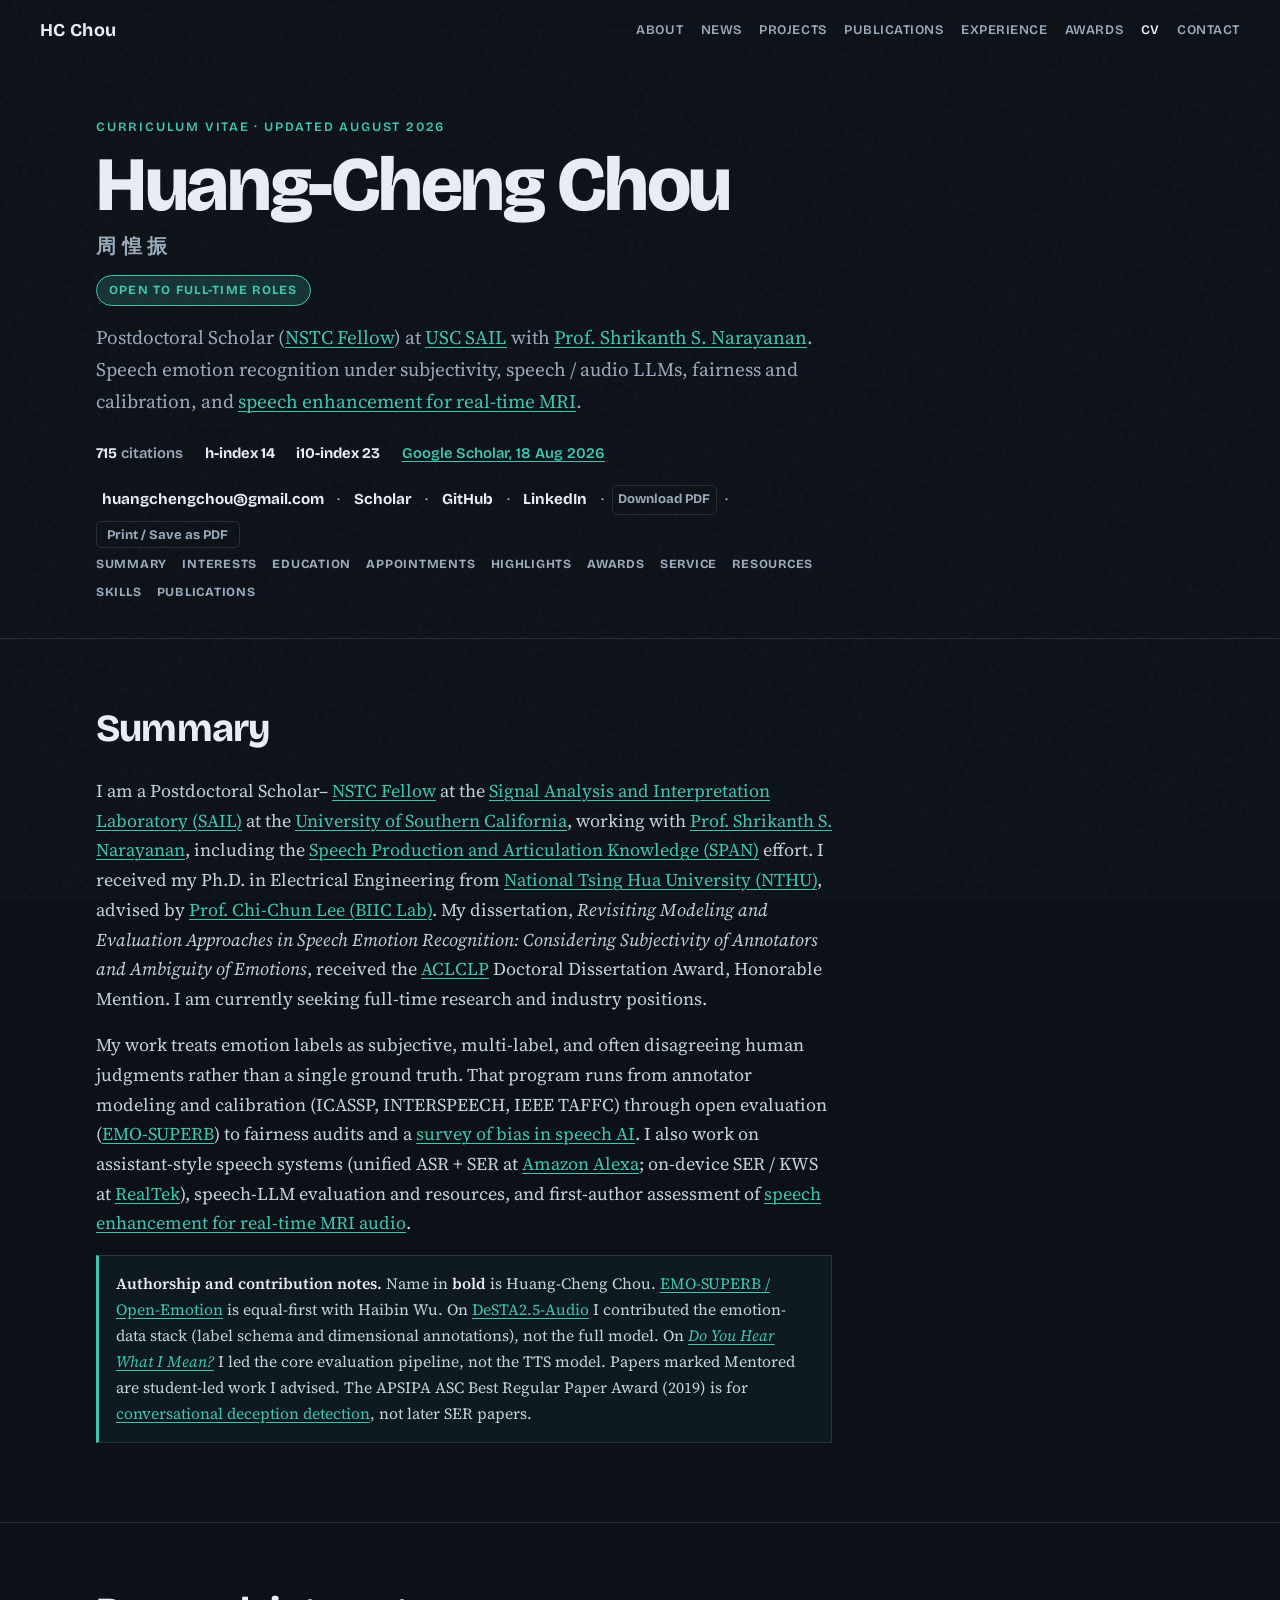
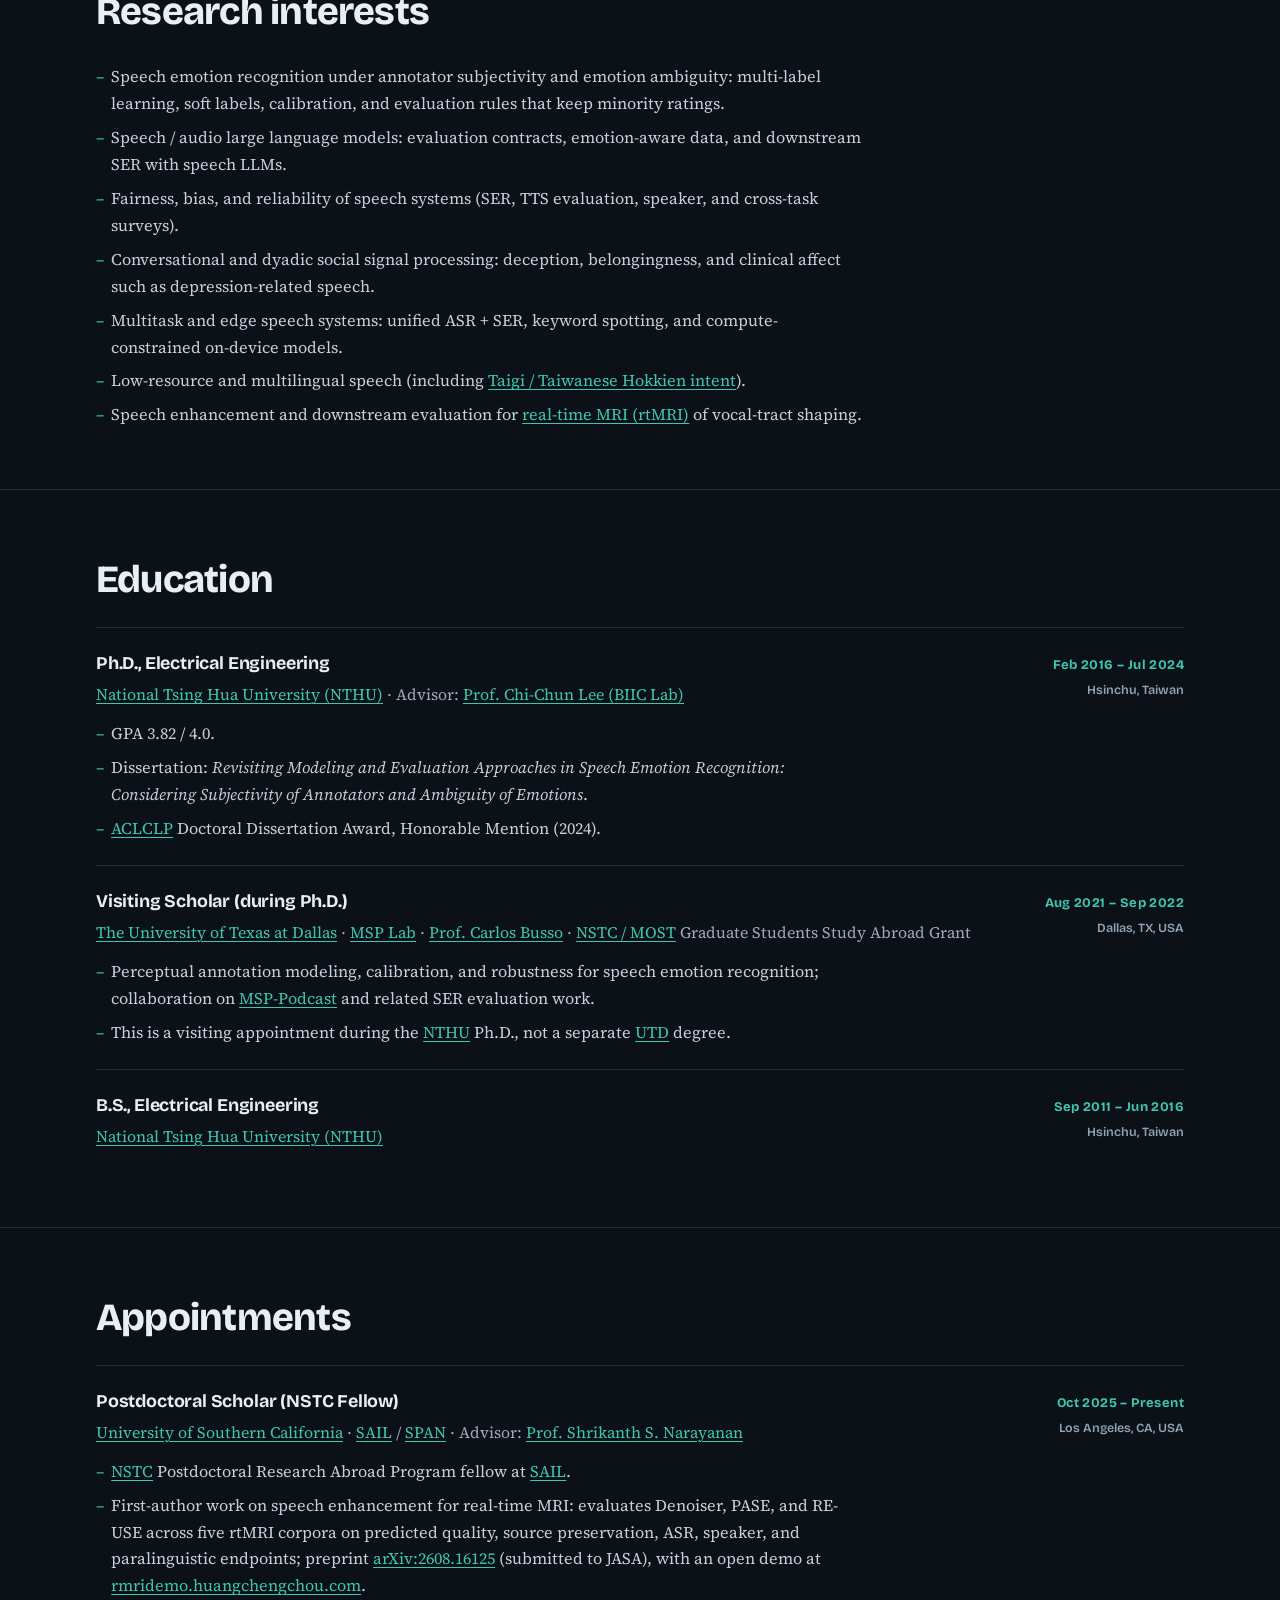
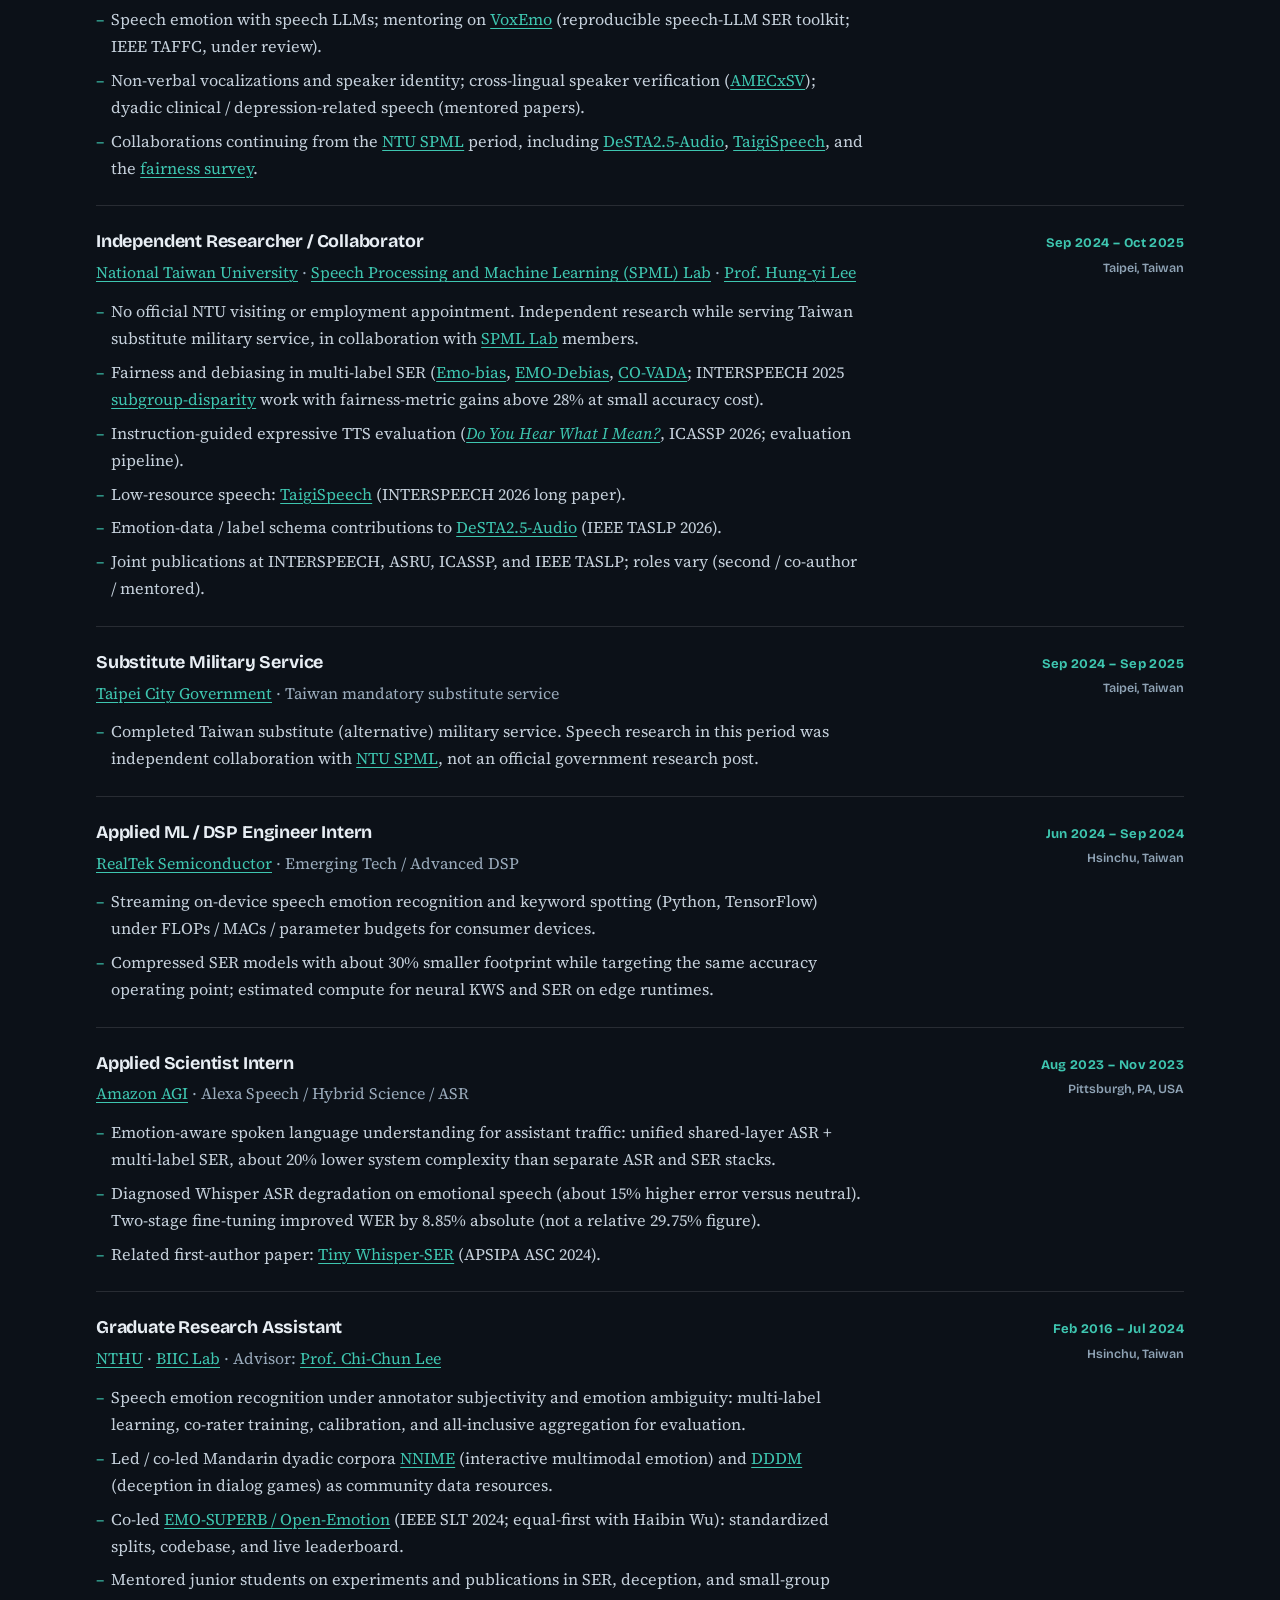
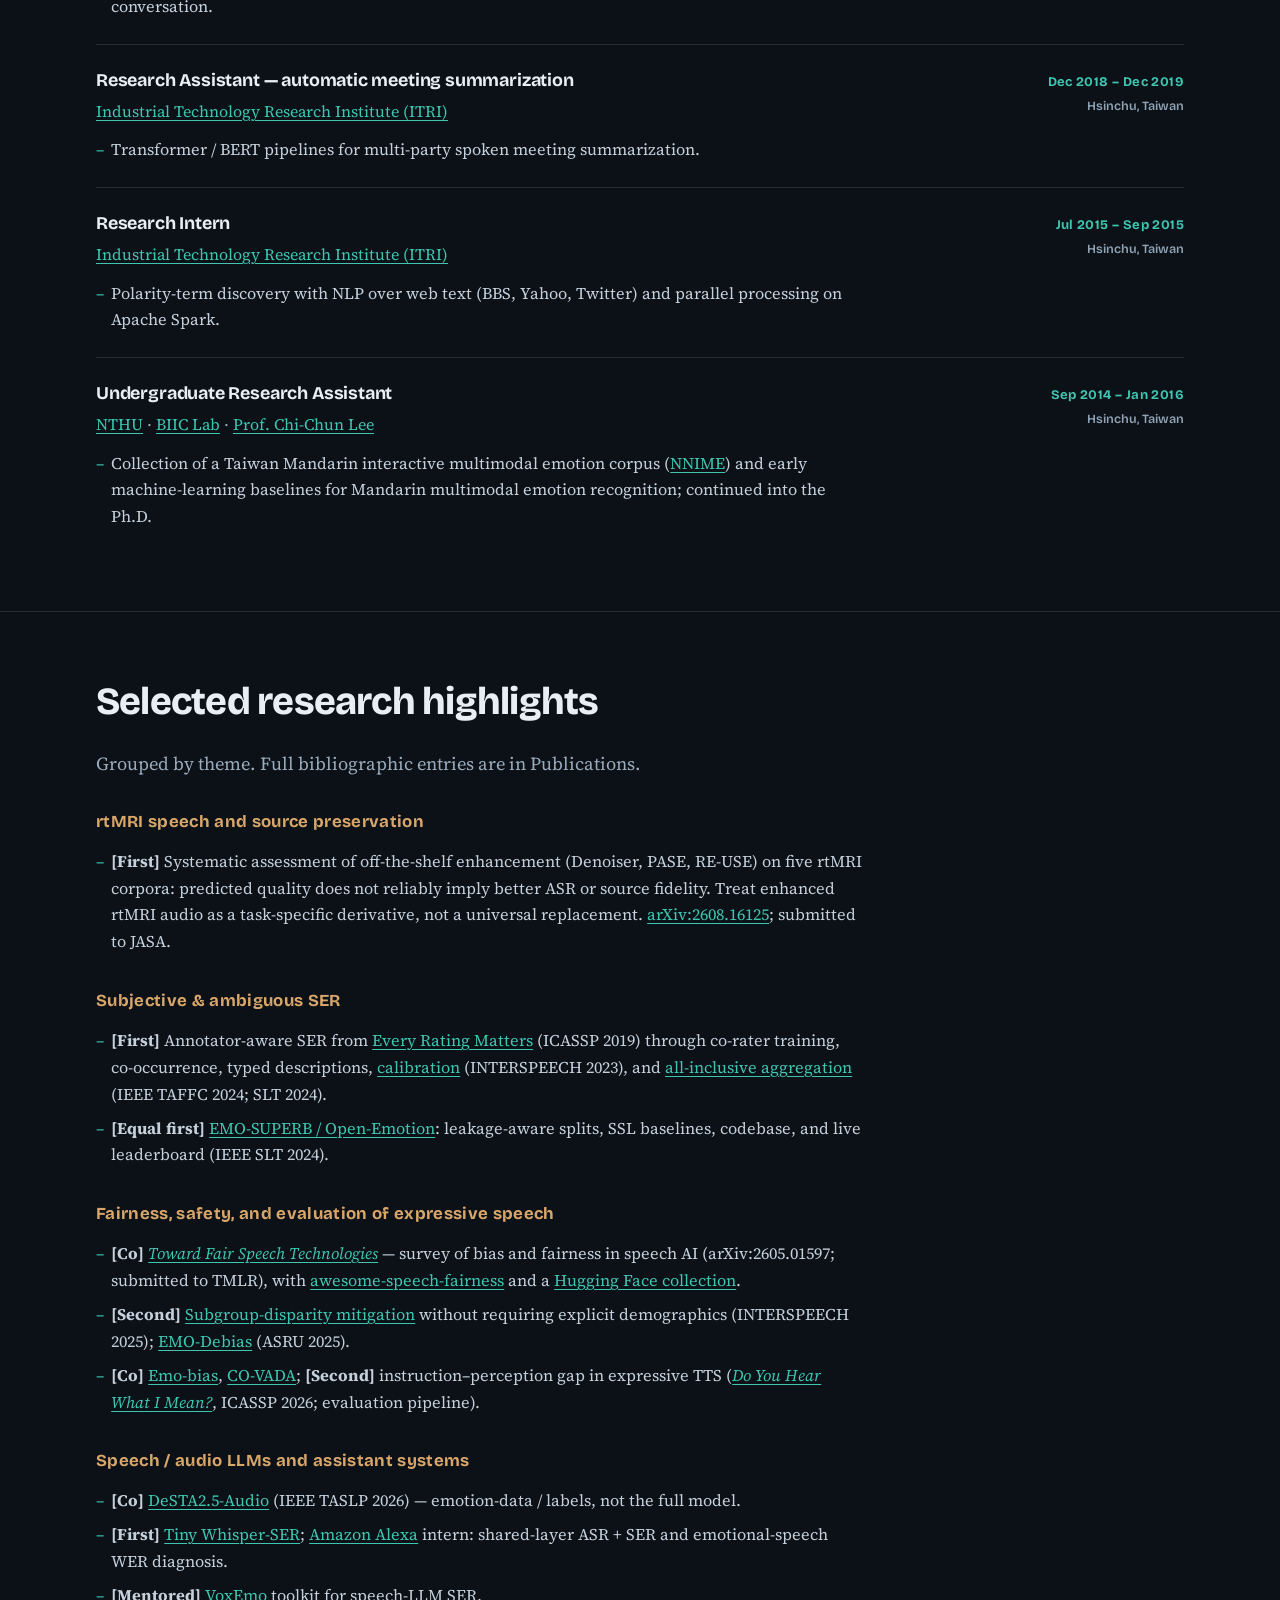
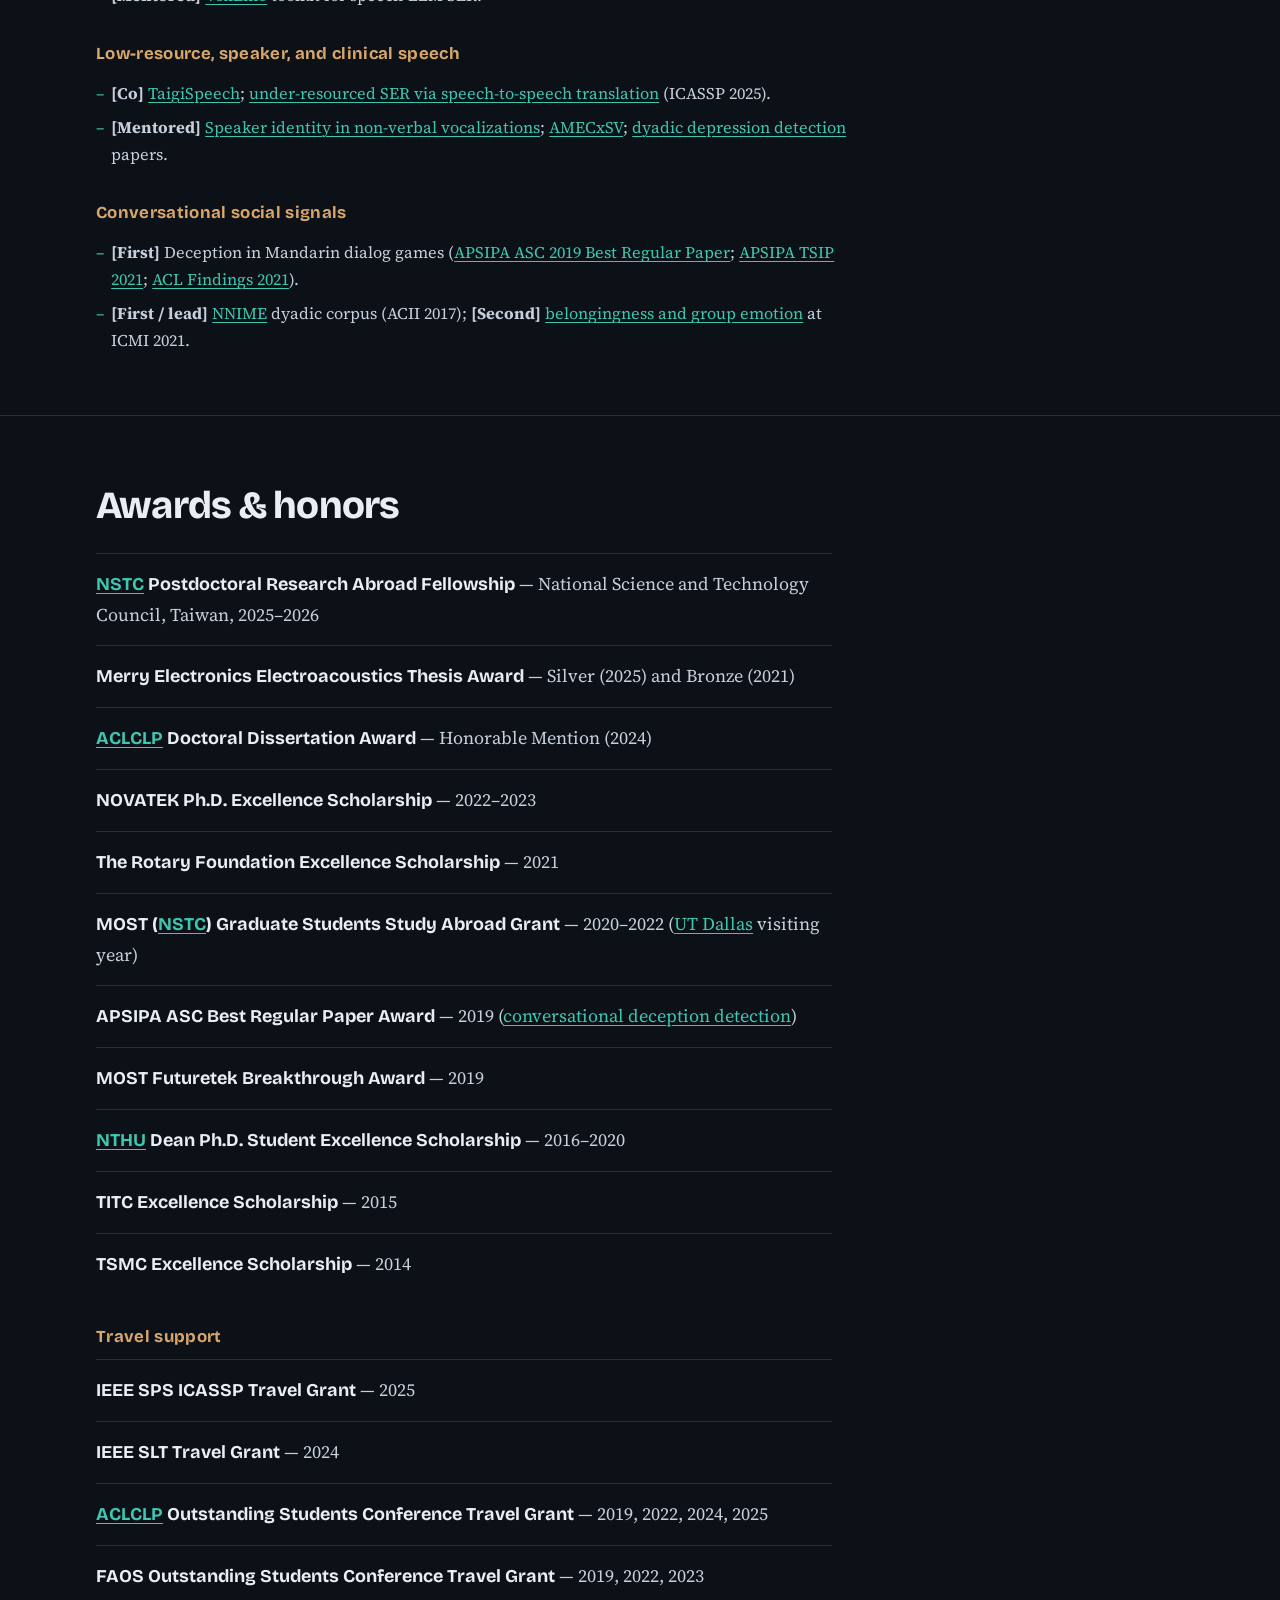
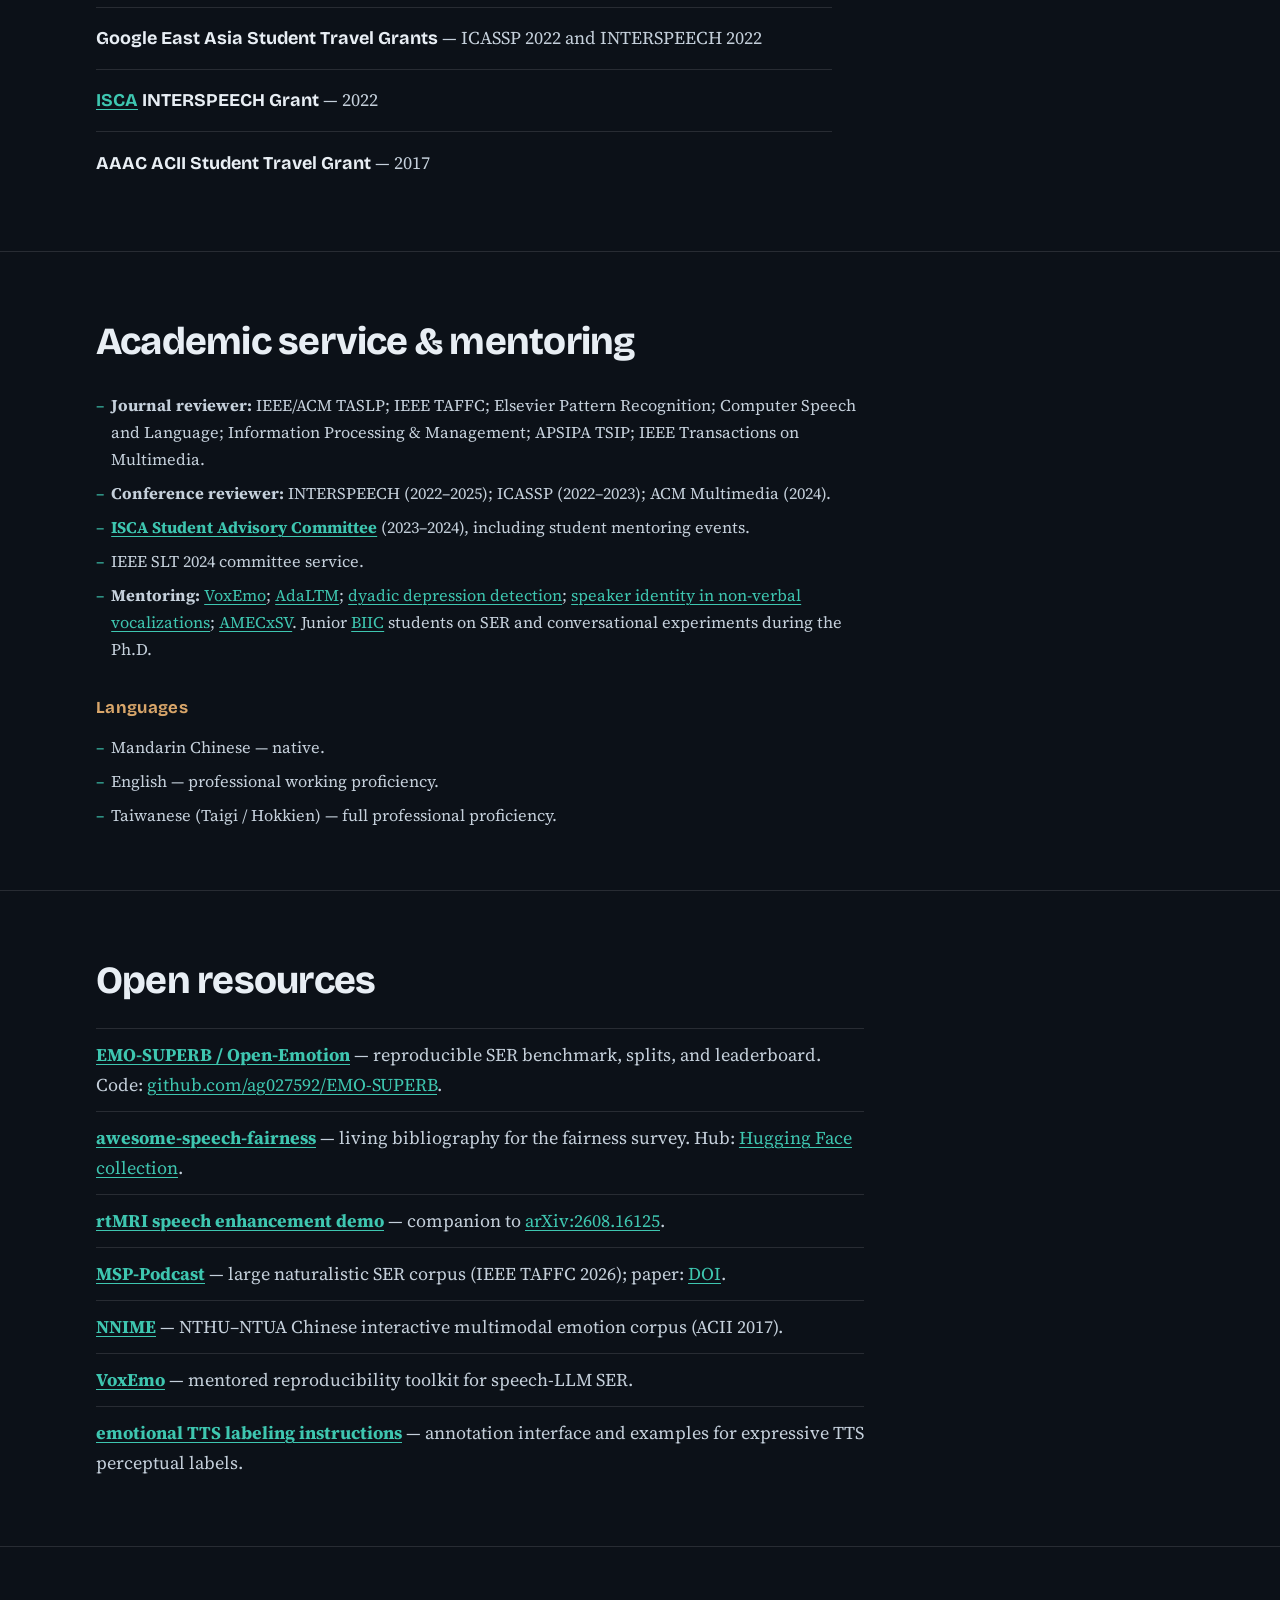
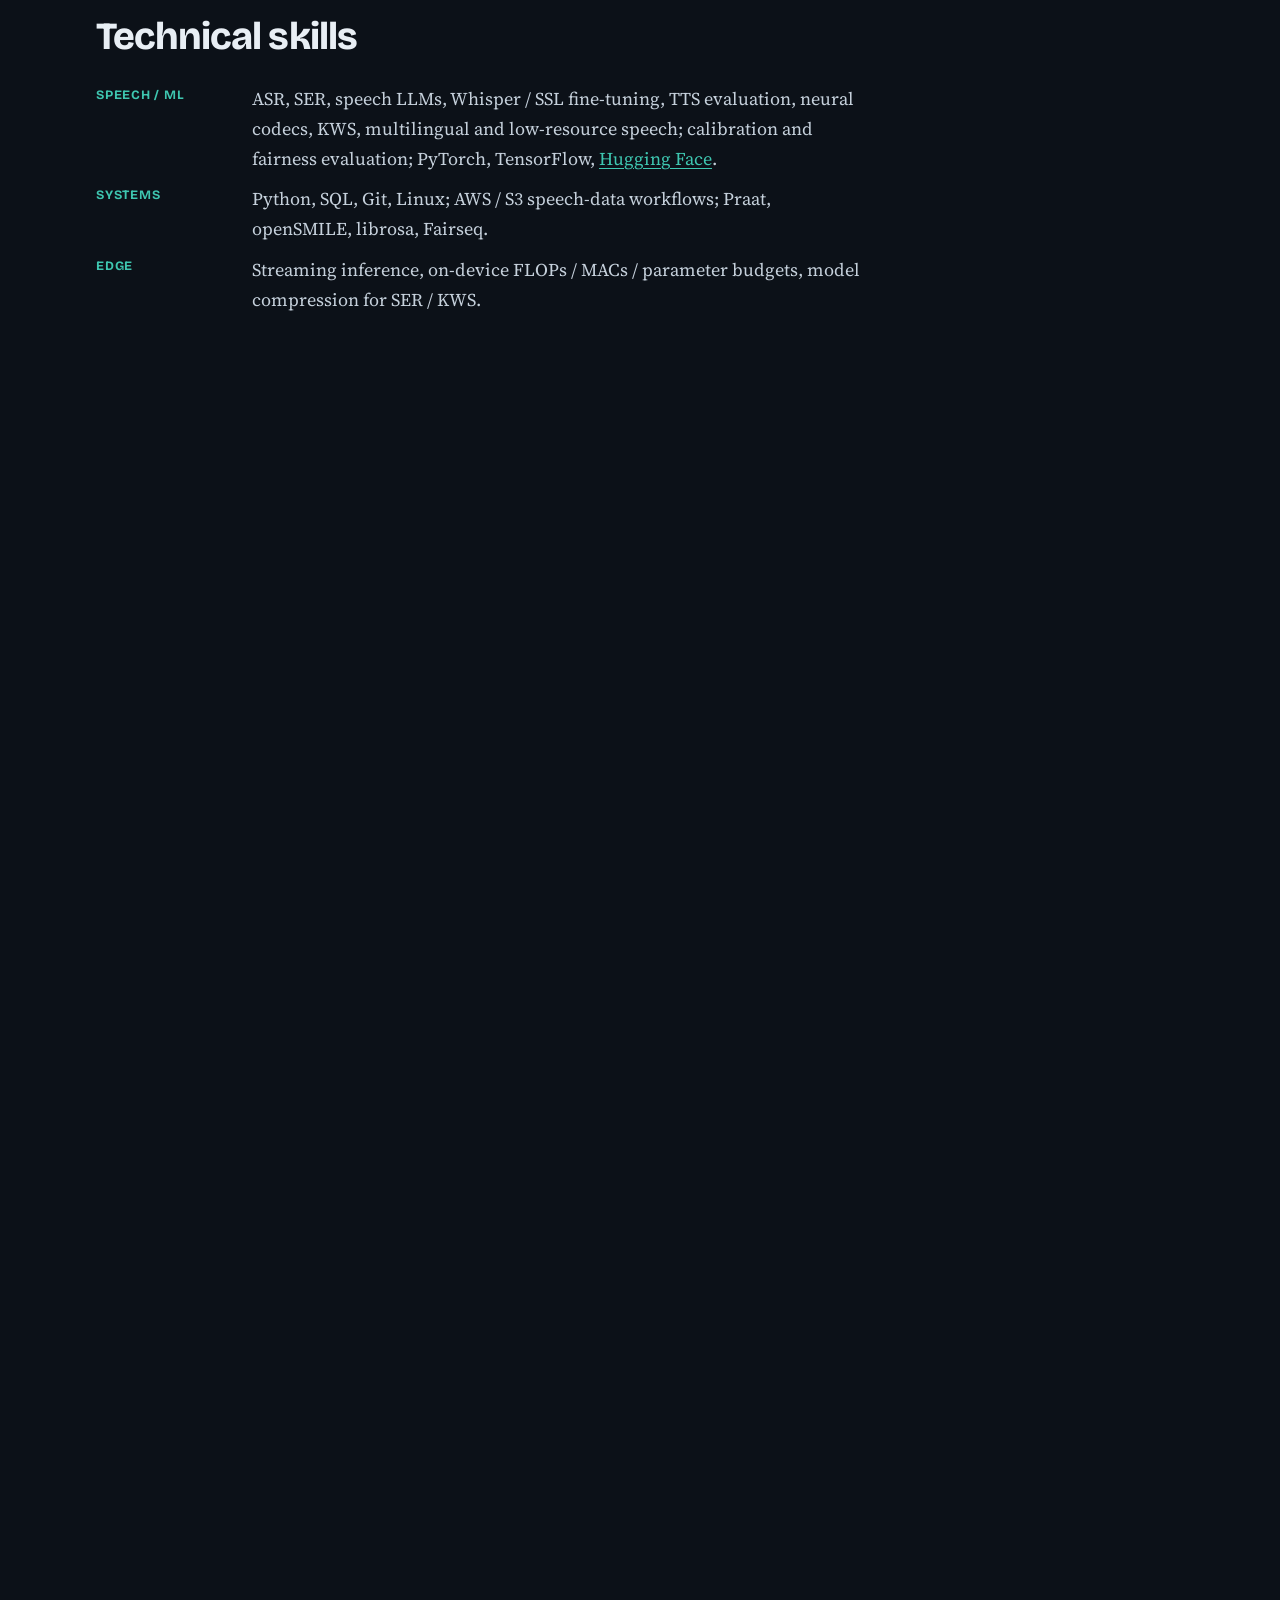
==== commit 51cfc993: "Mark that I am open to full-time roles. Make the seeking status visible on the homepage, CV, and dow" ====
--- a/cv.html
+++ b/cv.html
@@ -42,6 +42,7 @@
           <p class="eyebrow">Curriculum Vitae · updated August 2026</p>
           <h1 class="brand">Huang-Cheng Chou</h1>
           <p class="brand-zh" lang="zh-Hant">周惶振</p>
+          <p class="open-role">Open to full-time roles</p>
           <p class="lede">
             Postdoctoral Scholar (<a href="https://www.nstc.gov.tw/?l=en" target="_blank" rel="noopener">NSTC Fellow</a>) at
             <a href="https://sail.usc.edu/" target="_blank" rel="noopener">USC SAIL</a>
@@ -107,6 +108,7 @@
           My dissertation,
           <em>Revisiting Modeling and Evaluation Approaches in Speech Emotion Recognition: Considering Subjectivity of Annotators and Ambiguity of Emotions</em>,
           received the <a href="https://www.aclclp.org.tw/" target="_blank" rel="noopener">ACLCLP</a> Doctoral Dissertation Award, Honorable Mention.
+          I am currently seeking full-time research and industry positions.
         </p>
         <p>
           My work treats emotion labels as subjective, multi-label, and often disagreeing human judgments rather than a single ground truth.
@@ -874,7 +876,7 @@
     <section id="contact" class="section contact">
       <div class="section-inner">
         <h2>Contact</h2>
-        <p class="section-lead">Open to conversations on speech AI, voice assistants, and research collaboration.</p>
+        <p class="section-lead">Currently seeking full-time roles. Open to conversations on speech AI, voice assistants, and research collaboration.</p>
         <p class="contact-email">
           <a href="mailto:huangchengchou@gmail.com">huangchengchou@gmail.com</a>
         </p>
--- a/styles.css
+++ b/styles.css
@@ -170,7 +170,22 @@
   font-size: clamp(1rem, 2.2vw, 1.25rem);
   letter-spacing: 0.28em;
   color: var(--muted);
-  margin: 0.45rem 0 1rem;
+  margin: 0.45rem 0 0.65rem;
+}
+
+.open-role {
+  display: inline-block;
+  margin: 0 0 1rem;
+  padding: 0.28rem 0.75rem;
+  border: 1px solid var(--accent);
+  border-radius: 999px;
+  background: var(--accent-dim);
+  font-family: var(--display);
+  font-size: 0.78rem;
+  font-weight: 700;
+  letter-spacing: 0.1em;
+  text-transform: uppercase;
+  color: var(--accent);
 }
 
 .lede {
@@ -1080,9 +1095,15 @@
   .eyebrow,
   .lede,
   .brand-zh,
+  .open-role,
   .link-row a,
   .link-row span {
     color: #111 !important;
+  }
+
+  .open-role {
+    border-color: #111 !important;
+    background: #f4f4f4 !important;
   }
 
   .brand {
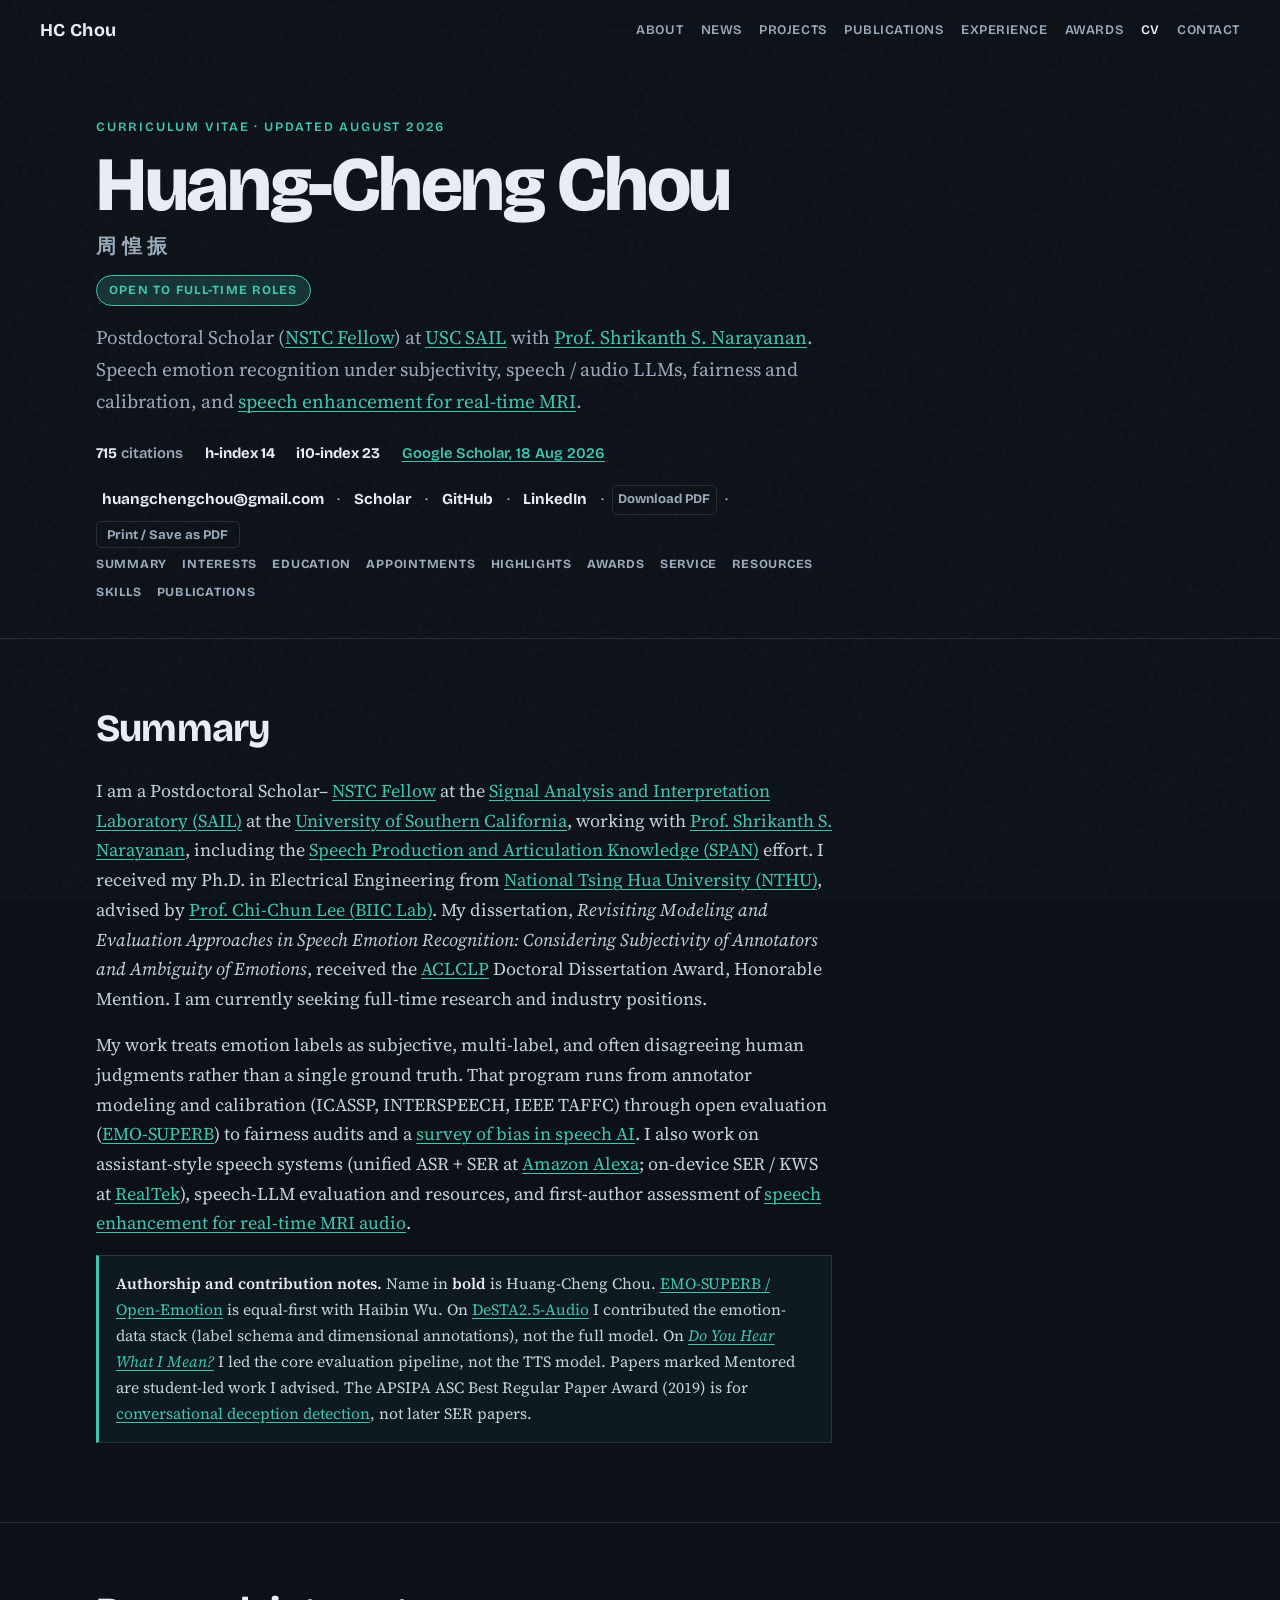
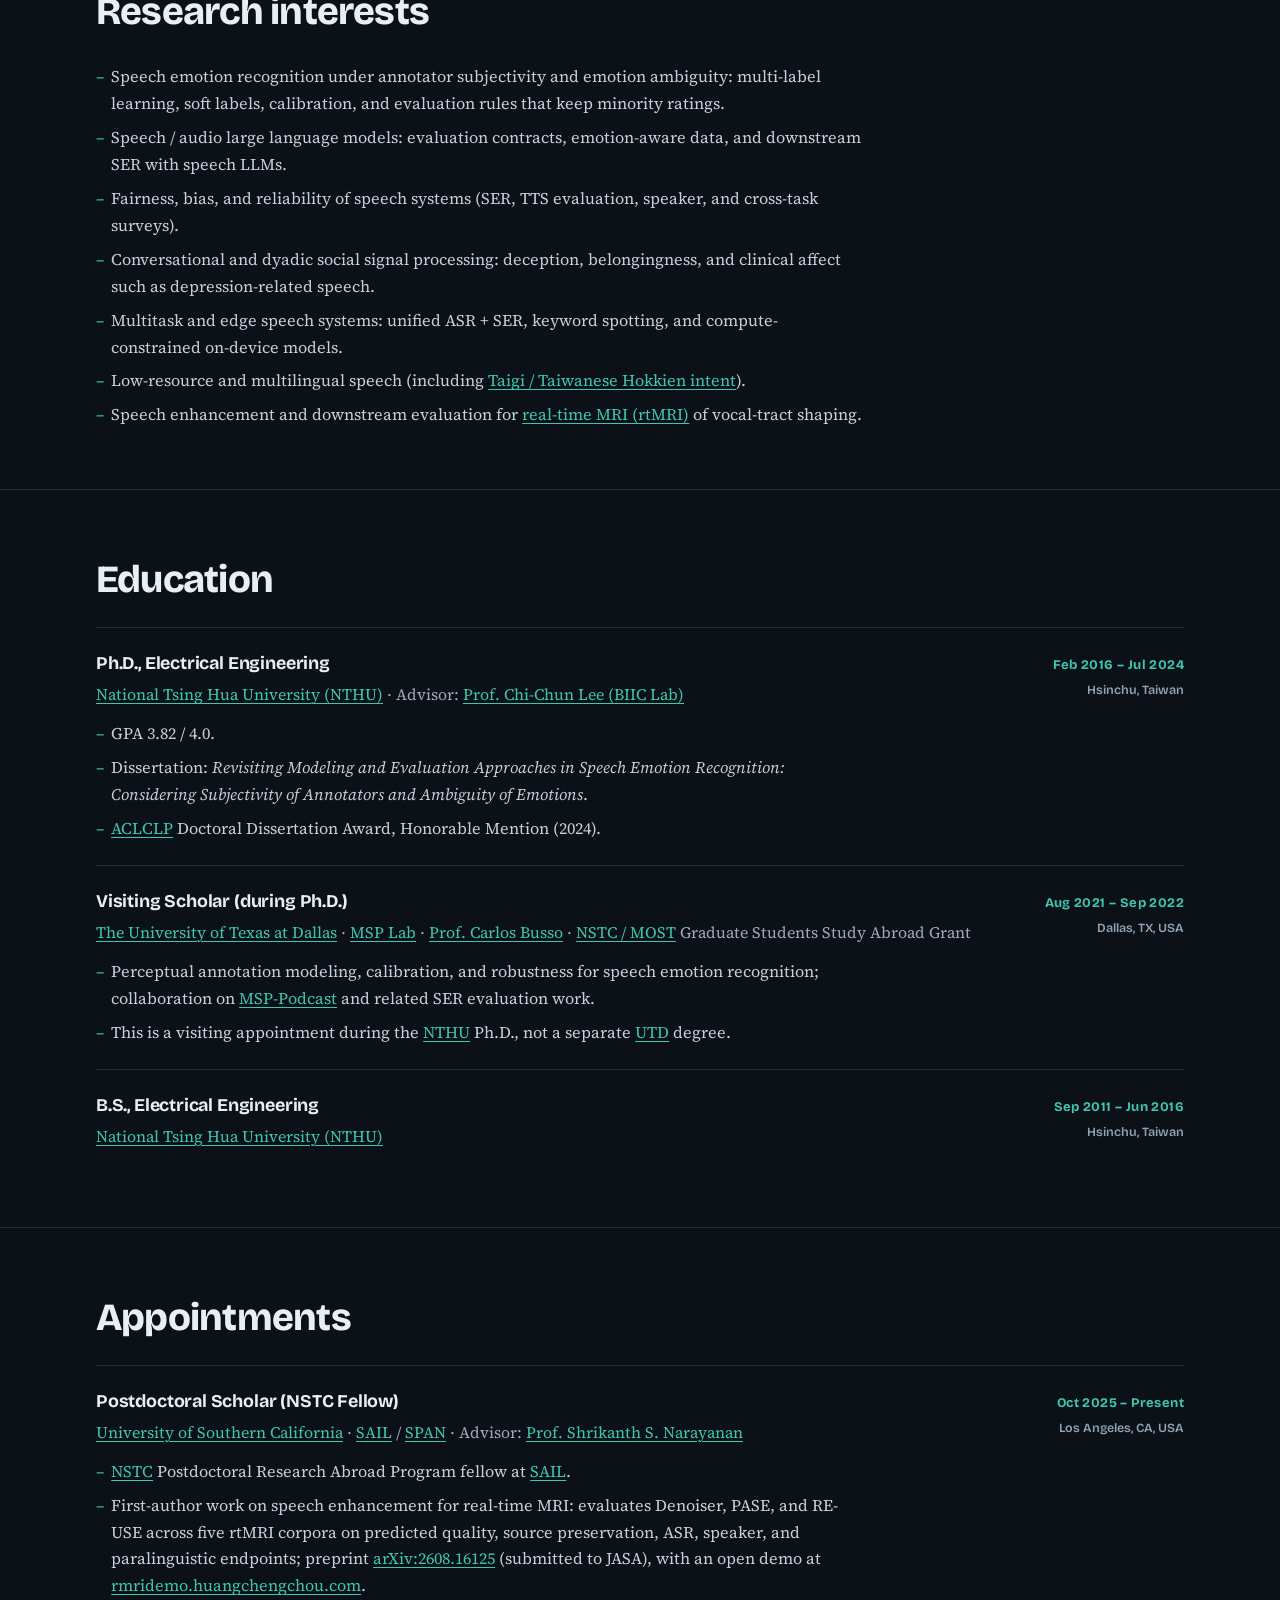
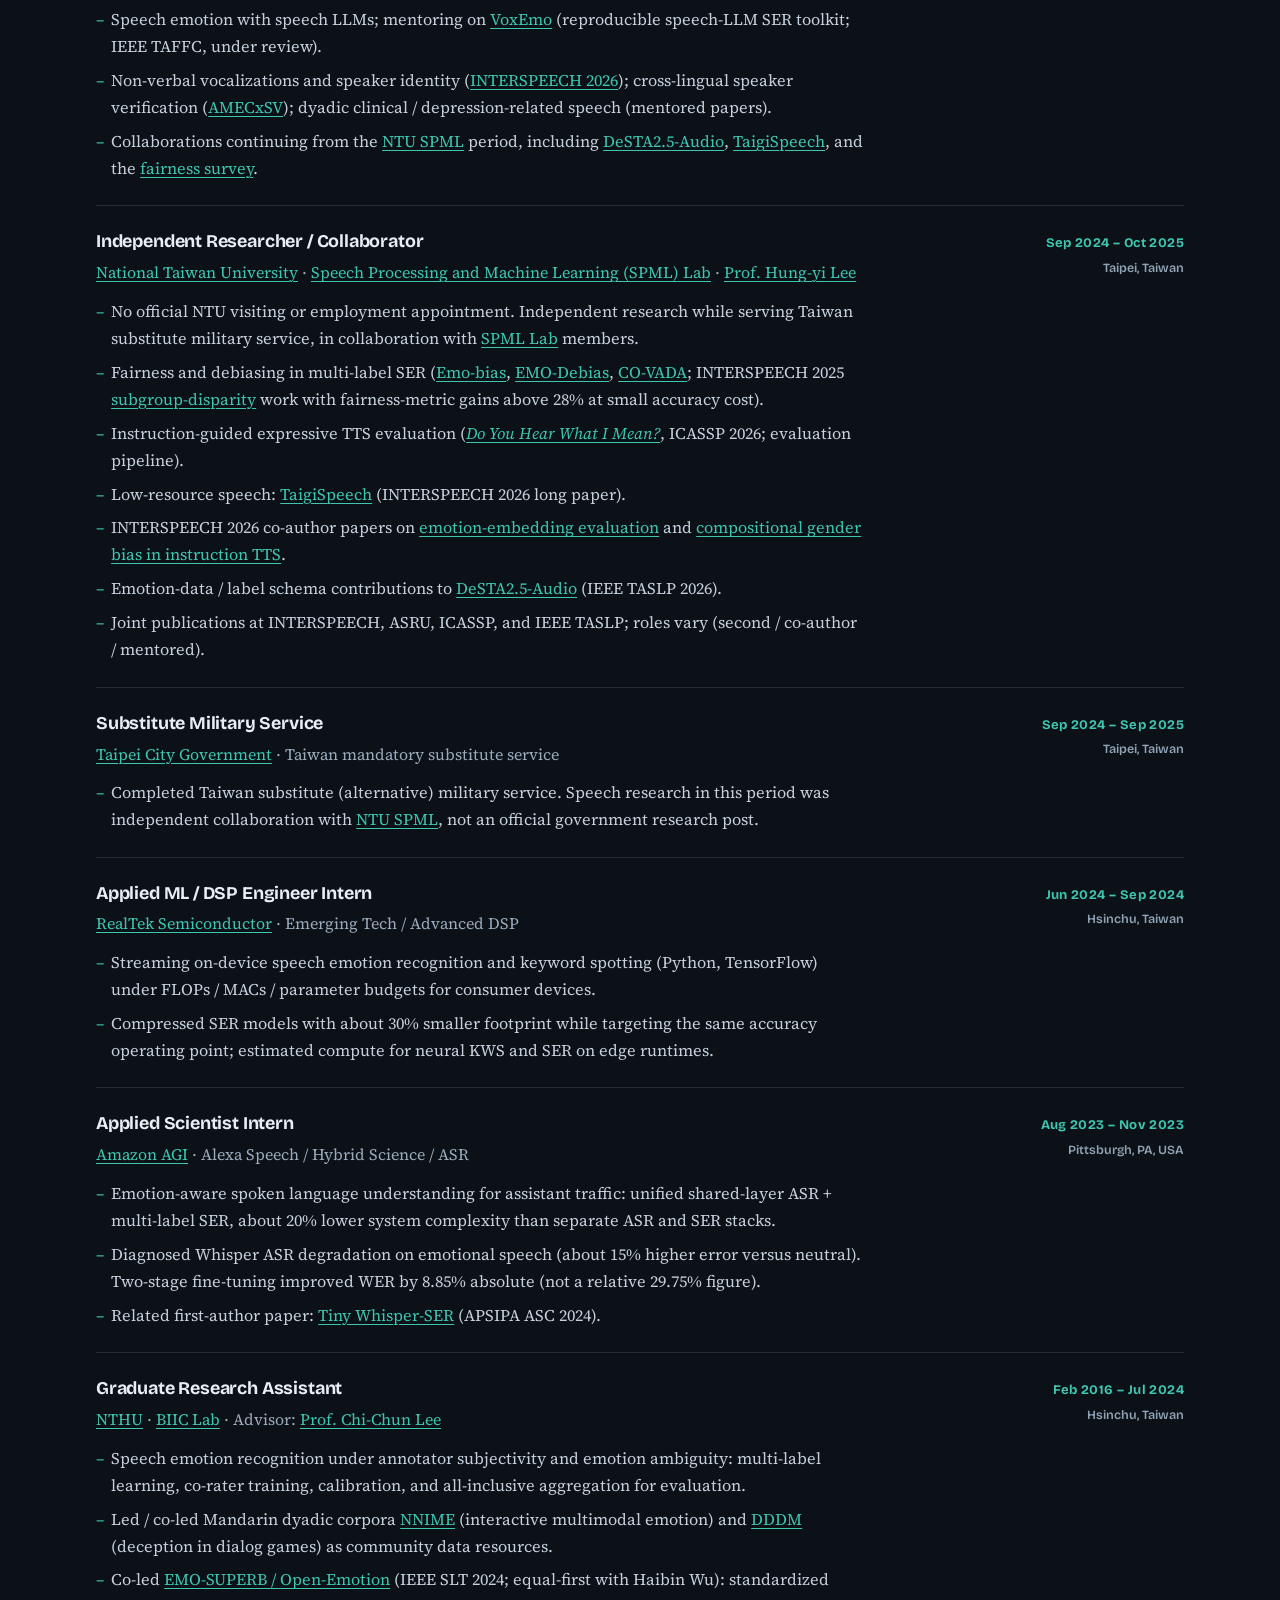
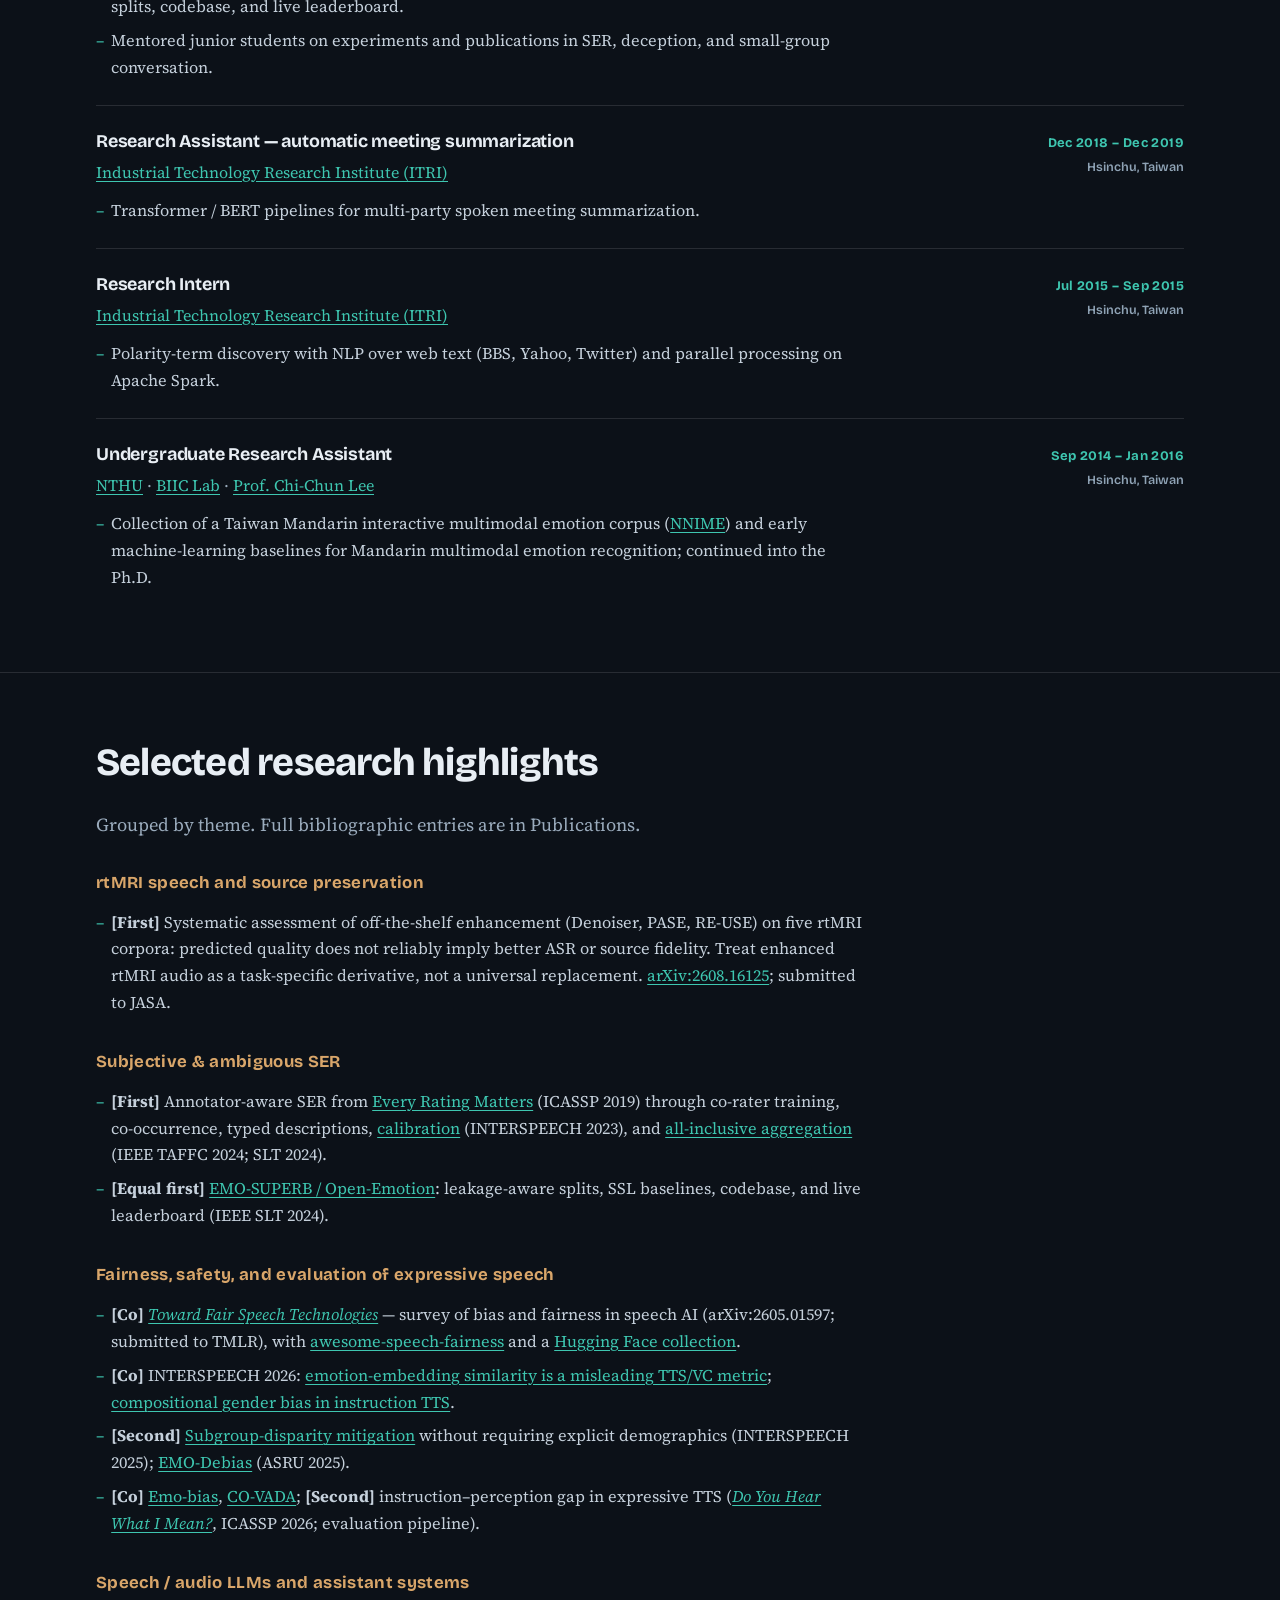
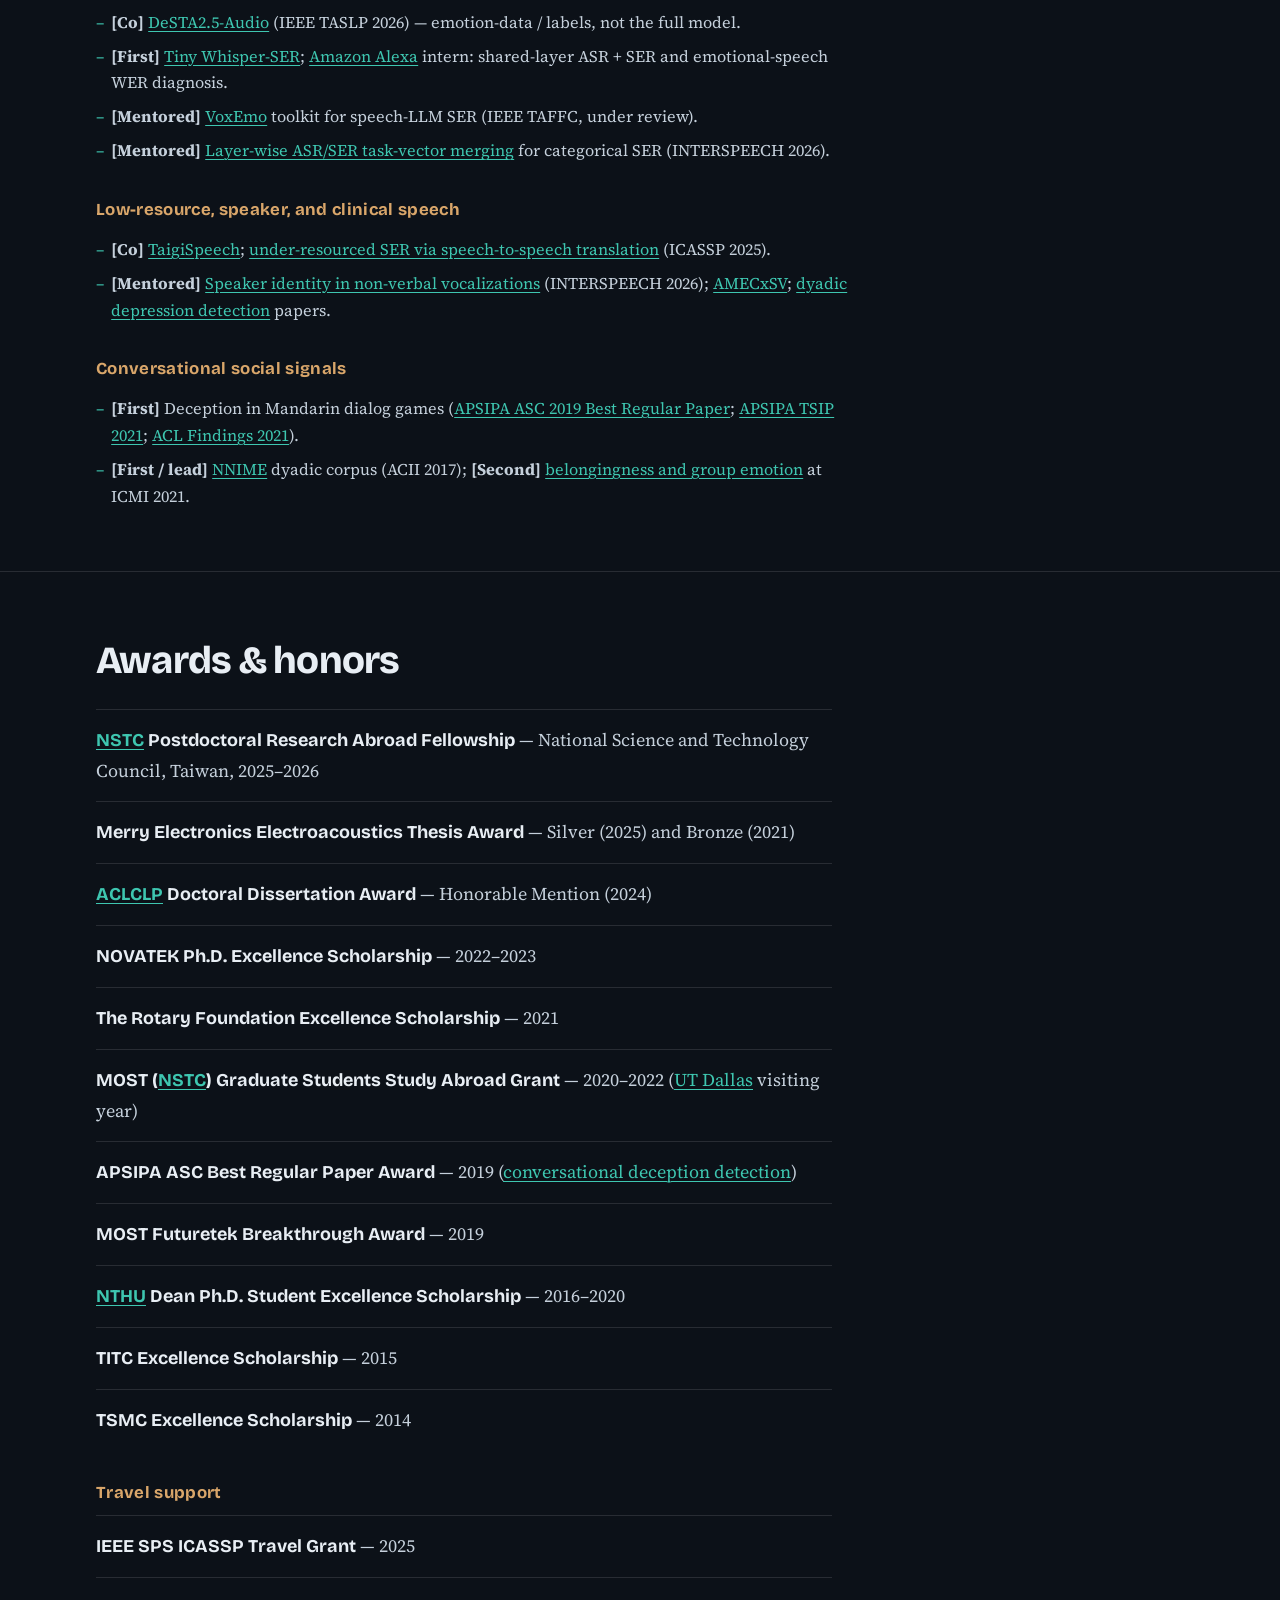
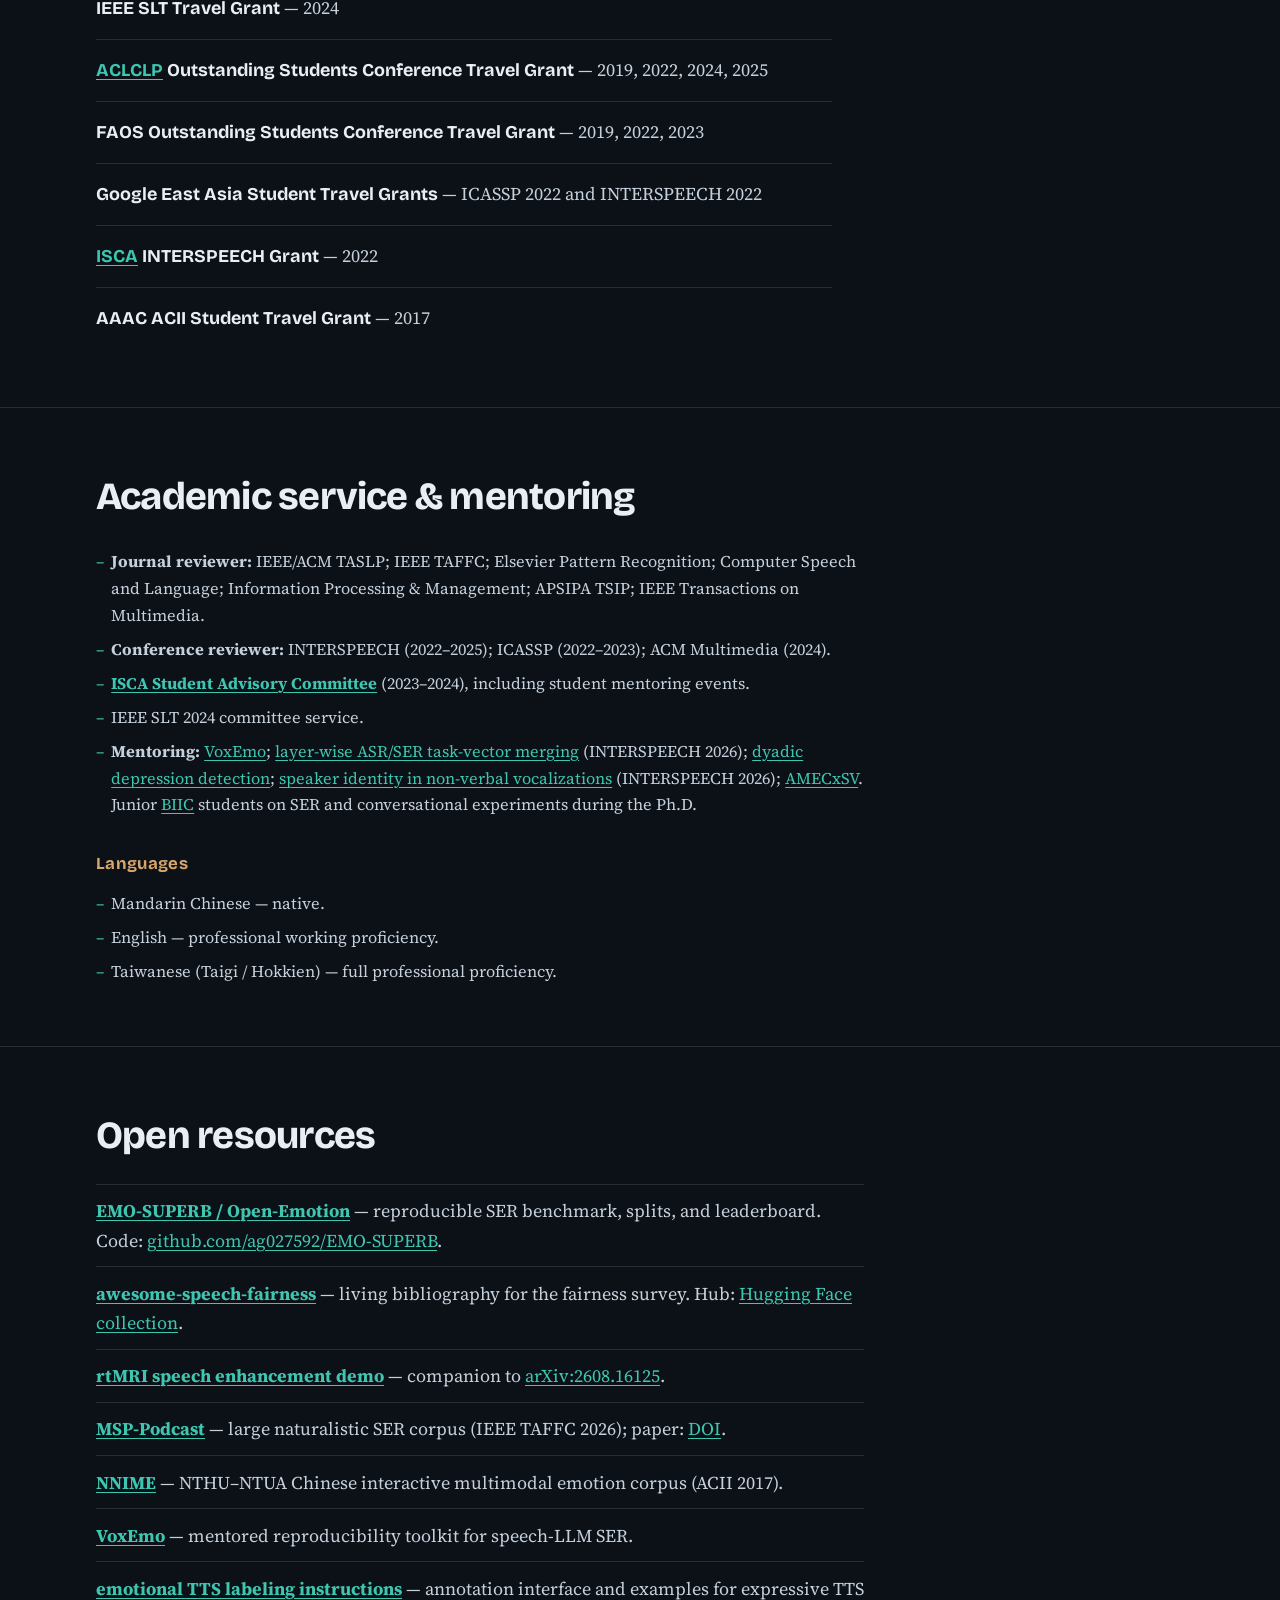
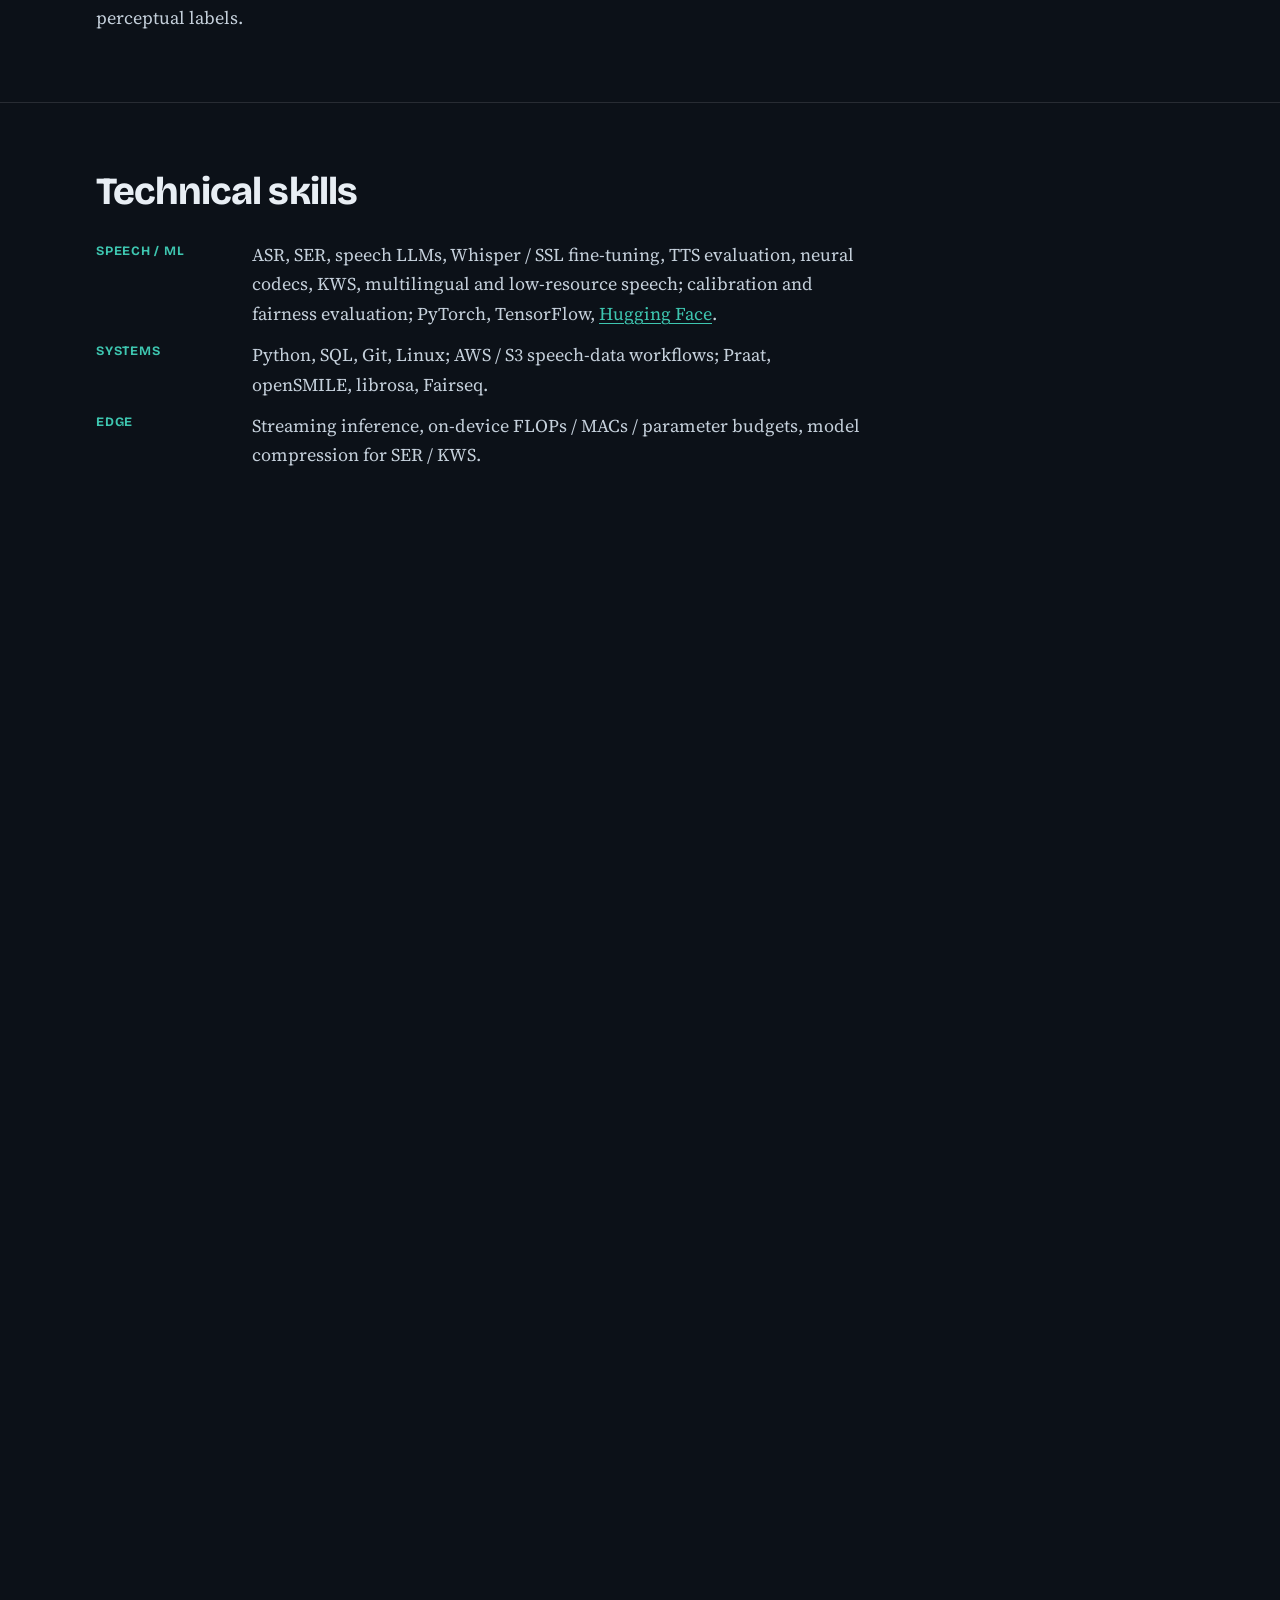
==== commit bf6e75bb: "List four additional INTERSPEECH 2026 accepts. Update camera-ready titles and venues on the CV, home" ====
--- a/cv.html
+++ b/cv.html
@@ -225,7 +225,7 @@
             <li><a href="https://www.nstc.gov.tw/?l=en" target="_blank" rel="noopener">NSTC</a> Postdoctoral Research Abroad Program fellow at <a href="https://sail.usc.edu/" target="_blank" rel="noopener">SAIL</a>.</li>
             <li>First-author work on speech enhancement for real-time MRI: evaluates Denoiser, PASE, and RE-USE across five rtMRI corpora on predicted quality, source preservation, ASR, speaker, and paralinguistic endpoints; preprint <a href="https://arxiv.org/abs/2608.16125" target="_blank" rel="noopener">arXiv:2608.16125</a> (submitted to JASA), with an open demo at <a href="https://rmridemo.huangchengchou.com" target="_blank" rel="noopener">rmridemo.huangchengchou.com</a>.</li>
             <li>Speech emotion with speech LLMs; mentoring on <a href="https://arxiv.org/abs/2603.08936" target="_blank" rel="noopener">VoxEmo</a> (reproducible speech-LLM SER toolkit; IEEE TAFFC, under review).</li>
-            <li>Non-verbal vocalizations and speaker identity; cross-lingual speaker verification (<a href="https://arxiv.org/abs/2607.16532" target="_blank" rel="noopener">AMECxSV</a>); dyadic clinical / depression-related speech (mentored papers).</li>
+            <li>Non-verbal vocalizations and speaker identity (<a href="https://arxiv.org/abs/2606.21215" target="_blank" rel="noopener">INTERSPEECH 2026</a>); cross-lingual speaker verification (<a href="https://arxiv.org/abs/2607.16532" target="_blank" rel="noopener">AMECxSV</a>); dyadic clinical / depression-related speech (mentored papers).</li>
             <li>Collaborations continuing from the <a href="https://labspotlight.ntu.edu.tw/labs/42" target="_blank" rel="noopener">NTU SPML</a> period, including <a href="https://doi.org/10.1109/TASLPRO.2026.3675792" target="_blank" rel="noopener">DeSTA2.5-Audio</a>, <a href="https://arxiv.org/abs/2603.21478" target="_blank" rel="noopener">TaigiSpeech</a>, and the <a href="https://arxiv.org/abs/2605.01597" target="_blank" rel="noopener">fairness survey</a>.</li>
           </ul>
         </article>
@@ -246,6 +246,7 @@
             <li>Fairness and debiasing in multi-label SER (<a href="https://doi.org/10.21437/Interspeech.2024-1073" target="_blank" rel="noopener">Emo-bias</a>, <a href="https://doi.org/10.1109/ASRU65441.2025.11433837" target="_blank" rel="noopener">EMO-Debias</a>, <a href="https://doi.org/10.1109/ASRU65441.2025.11434684" target="_blank" rel="noopener">CO-VADA</a>; INTERSPEECH 2025 <a href="https://doi.org/10.21437/Interspeech.2025-662" target="_blank" rel="noopener">subgroup-disparity</a> work with fairness-metric gains above 28% at small accuracy cost).</li>
             <li>Instruction-guided expressive TTS evaluation (<a href="https://doi.org/10.1109/ICASSP55912.2026.11462935" target="_blank" rel="noopener"><em>Do You Hear What I Mean?</em></a>, ICASSP 2026; evaluation pipeline).</li>
             <li>Low-resource speech: <a href="https://arxiv.org/abs/2603.21478" target="_blank" rel="noopener">TaigiSpeech</a> (INTERSPEECH 2026 long paper).</li>
+            <li>INTERSPEECH 2026 co-author papers on <a href="https://arxiv.org/abs/2604.26347" target="_blank" rel="noopener">emotion-embedding evaluation</a> and <a href="https://arxiv.org/abs/2603.20743" target="_blank" rel="noopener">compositional gender bias in instruction TTS</a>.</li>
             <li>Emotion-data / label schema contributions to <a href="https://doi.org/10.1109/TASLPRO.2026.3675792" target="_blank" rel="noopener">DeSTA2.5-Audio</a> (IEEE TASLP 2026).</li>
             <li>Joint publications at INTERSPEECH, ASRU, ICASSP, and IEEE TASLP; roles vary (second / co-author / mentored).</li>
           </ul>
@@ -390,6 +391,7 @@
         <h3 class="pubs-subhead">Fairness, safety, and evaluation of expressive speech</h3>
         <ul class="cv-bullets">
           <li><strong>[Co]</strong> <em><a href="https://arxiv.org/abs/2605.01597" target="_blank" rel="noopener">Toward Fair Speech Technologies</a></em> — survey of bias and fairness in speech AI (arXiv:2605.01597; submitted to TMLR), with <a href="https://github.com/dlion168/awesome-speech-fairness" target="_blank" rel="noopener">awesome-speech-fairness</a> and a <a href="https://huggingface.co/collections/dlion168/awesome-speech-fairness" target="_blank" rel="noopener">Hugging Face collection</a>.</li>
+          <li><strong>[Co]</strong> INTERSPEECH 2026: <a href="https://arxiv.org/abs/2604.26347" target="_blank" rel="noopener">emotion-embedding similarity is a misleading TTS/VC metric</a>; <a href="https://arxiv.org/abs/2603.20743" target="_blank" rel="noopener">compositional gender bias in instruction TTS</a>.</li>
           <li><strong>[Second]</strong> <a href="https://doi.org/10.21437/Interspeech.2025-662" target="_blank" rel="noopener">Subgroup-disparity mitigation</a> without requiring explicit demographics (INTERSPEECH 2025); <a href="https://doi.org/10.1109/ASRU65441.2025.11433837" target="_blank" rel="noopener">EMO-Debias</a> (ASRU 2025).</li>
           <li><strong>[Co]</strong> <a href="https://doi.org/10.21437/Interspeech.2024-1073" target="_blank" rel="noopener">Emo-bias</a>, <a href="https://doi.org/10.1109/ASRU65441.2025.11434684" target="_blank" rel="noopener">CO-VADA</a>; <strong>[Second]</strong> instruction–perception gap in expressive TTS (<a href="https://doi.org/10.1109/ICASSP55912.2026.11462935" target="_blank" rel="noopener"><em>Do You Hear What I Mean?</em></a>, ICASSP 2026; evaluation pipeline).</li>
         </ul>
@@ -398,13 +400,14 @@
         <ul class="cv-bullets">
           <li><strong>[Co]</strong> <a href="https://doi.org/10.1109/TASLPRO.2026.3675792" target="_blank" rel="noopener">DeSTA2.5-Audio</a> (IEEE TASLP 2026) — emotion-data / labels, not the full model.</li>
           <li><strong>[First]</strong> <a href="https://doi.org/10.1109/APSIPAASC63619.2025.10848651" target="_blank" rel="noopener">Tiny Whisper-SER</a>; <a href="https://www.amazon.science/" target="_blank" rel="noopener">Amazon Alexa</a> intern: shared-layer ASR + SER and emotional-speech WER diagnosis.</li>
-          <li><strong>[Mentored]</strong> <a href="https://arxiv.org/abs/2603.08936" target="_blank" rel="noopener">VoxEmo</a> toolkit for speech-LLM SER.</li>
+          <li><strong>[Mentored]</strong> <a href="https://arxiv.org/abs/2603.08936" target="_blank" rel="noopener">VoxEmo</a> toolkit for speech-LLM SER (IEEE TAFFC, under review).</li>
+          <li><strong>[Mentored]</strong> <a href="https://arxiv.org/abs/2603.25041" target="_blank" rel="noopener">Layer-wise ASR/SER task-vector merging</a> for categorical SER (INTERSPEECH 2026).</li>
         </ul>
 
         <h3 class="pubs-subhead">Low-resource, speaker, and clinical speech</h3>
         <ul class="cv-bullets">
           <li><strong>[Co]</strong> <a href="https://arxiv.org/abs/2603.21478" target="_blank" rel="noopener">TaigiSpeech</a>; <a href="https://doi.org/10.1109/ICASSP49660.2025.10887615" target="_blank" rel="noopener">under-resourced SER via speech-to-speech translation</a> (ICASSP 2025).</li>
-          <li><strong>[Mentored]</strong> <a href="https://arxiv.org/abs/2606.21215" target="_blank" rel="noopener">Speaker identity in non-verbal vocalizations</a>; <a href="https://arxiv.org/abs/2607.16532" target="_blank" rel="noopener">AMECxSV</a>; <a href="https://arxiv.org/abs/2607.02904" target="_blank" rel="noopener">dyadic depression detection</a> papers.</li>
+          <li><strong>[Mentored]</strong> <a href="https://arxiv.org/abs/2606.21215" target="_blank" rel="noopener">Speaker identity in non-verbal vocalizations</a> (INTERSPEECH 2026); <a href="https://arxiv.org/abs/2607.16532" target="_blank" rel="noopener">AMECxSV</a>; <a href="https://arxiv.org/abs/2607.02904" target="_blank" rel="noopener">dyadic depression detection</a> papers.</li>
         </ul>
 
         <h3 class="pubs-subhead">Conversational social signals</h3>
@@ -452,7 +455,7 @@
           <li><strong>Conference reviewer:</strong> INTERSPEECH (2022–2025); ICASSP (2022–2023); ACM Multimedia (2024).</li>
           <li><strong><a href="https://www.isca-students.org/" target="_blank" rel="noopener">ISCA Student Advisory Committee</a></strong> (2023–2024), including student mentoring events.</li>
           <li>IEEE SLT 2024 committee service.</li>
-          <li><strong>Mentoring:</strong> <a href="https://arxiv.org/abs/2603.08936" target="_blank" rel="noopener">VoxEmo</a>; <a href="https://arxiv.org/abs/2603.25041" target="_blank" rel="noopener">AdaLTM</a>; <a href="https://arxiv.org/abs/2607.02904" target="_blank" rel="noopener">dyadic depression detection</a>; <a href="https://arxiv.org/abs/2606.21215" target="_blank" rel="noopener">speaker identity in non-verbal vocalizations</a>; <a href="https://arxiv.org/abs/2607.16532" target="_blank" rel="noopener">AMECxSV</a>. Junior <a href="https://biic.ee.nthu.edu.tw/" target="_blank" rel="noopener">BIIC</a> students on SER and conversational experiments during the Ph.D.</li>
+          <li><strong>Mentoring:</strong> <a href="https://arxiv.org/abs/2603.08936" target="_blank" rel="noopener">VoxEmo</a>; <a href="https://arxiv.org/abs/2603.25041" target="_blank" rel="noopener">layer-wise ASR/SER task-vector merging</a> (INTERSPEECH 2026); <a href="https://arxiv.org/abs/2607.02904" target="_blank" rel="noopener">dyadic depression detection</a>; <a href="https://arxiv.org/abs/2606.21215" target="_blank" rel="noopener">speaker identity in non-verbal vocalizations</a> (INTERSPEECH 2026); <a href="https://arxiv.org/abs/2607.16532" target="_blank" rel="noopener">AMECxSV</a>. Junior <a href="https://biic.ee.nthu.edu.tw/" target="_blank" rel="noopener">BIIC</a> students on SER and conversational experiments during the Ph.D.</li>
         </ul>
         <h3 class="pubs-subhead">Languages</h3>
         <ul class="cv-bullets">
@@ -750,14 +753,14 @@
             <span class="role-tag">Co</span>
             <span class="pub-title"><a href="https://arxiv.org/abs/2604.26347" target="_blank" rel="noopener">The False Resonance: A Critical Examination of Emotion Embedding Similarity for Speech Generation Evaluation</a></span>
             <span class="pub-authors">Yun-Shao Tsai, Yi-Cheng Lin, <strong>Huang-Cheng Chou</strong>, Tzu-Wen Hsu, Yun-Man Hsu, Chun Wei Chen, Shrikanth Narayanan, Hung-yi Lee</span>
-            <span class="pub-venue">arXiv:2604.26347, 2026</span>
+            <span class="pub-venue">INTERSPEECH 2026; arXiv:2604.26347</span>
             <span class="pub-links"><a href="https://arxiv.org/abs/2604.26347" target="_blank" rel="noopener">arXiv</a></span>
           </li>
           <li>
             <span class="role-tag">Co</span>
             <span class="pub-title"><a href="https://arxiv.org/abs/2603.20743" target="_blank" rel="noopener">The Binding Effect: Analyzing How Multi-Dimensional Cues Form Gender Bias in Instruction TTS</a></span>
             <span class="pub-authors">Kuan-Yu Chen, Yi-Cheng Lin, Po-Chung Hsieh, <strong>Huang-Cheng Chou</strong>, Chih-Fan Hsu, Jeng-Lin Li, Hung-yi Lee, Jian-Jiun Ding</span>
-            <span class="pub-venue">arXiv:2603.20743, 2026</span>
+            <span class="pub-venue">INTERSPEECH 2026; arXiv:2603.20743</span>
             <span class="pub-links"><a href="https://arxiv.org/abs/2603.20743" target="_blank" rel="noopener">arXiv</a></span>
           </li>
           <li>
@@ -829,9 +832,9 @@
           </li>
           <li>
             <span class="role-tag">Mentored</span>
-            <span class="pub-title"><a href="https://arxiv.org/abs/2603.25041" target="_blank" rel="noopener">AdaLTM: Adaptive Layer-wise Task Vector Merging for Categorical Speech Emotion Recognition with ASR Knowledge Integration</a></span>
+            <span class="pub-title"><a href="https://arxiv.org/abs/2603.25041" target="_blank" rel="noopener">Layer-wise Task Vector Merging: Leveraging ASR and SER Task Vectors for Enhanced Speech Emotion Representation</a></span>
             <span class="pub-authors">Chia-Yu Lee, <strong>Huang-Cheng Chou</strong>, Tzu-Quan Lin, Yuanchao Li, Ya-Tse Wu, Shrikanth Narayanan, Chi-Chun Lee</span>
-            <span class="pub-venue">arXiv:2603.25041, 2026</span>
+            <span class="pub-venue">INTERSPEECH 2026; arXiv:2603.25041 (AdaLTM)</span>
             <span class="pub-links"><a href="https://arxiv.org/abs/2603.25041" target="_blank" rel="noopener">arXiv</a></span>
           </li>
           <li>
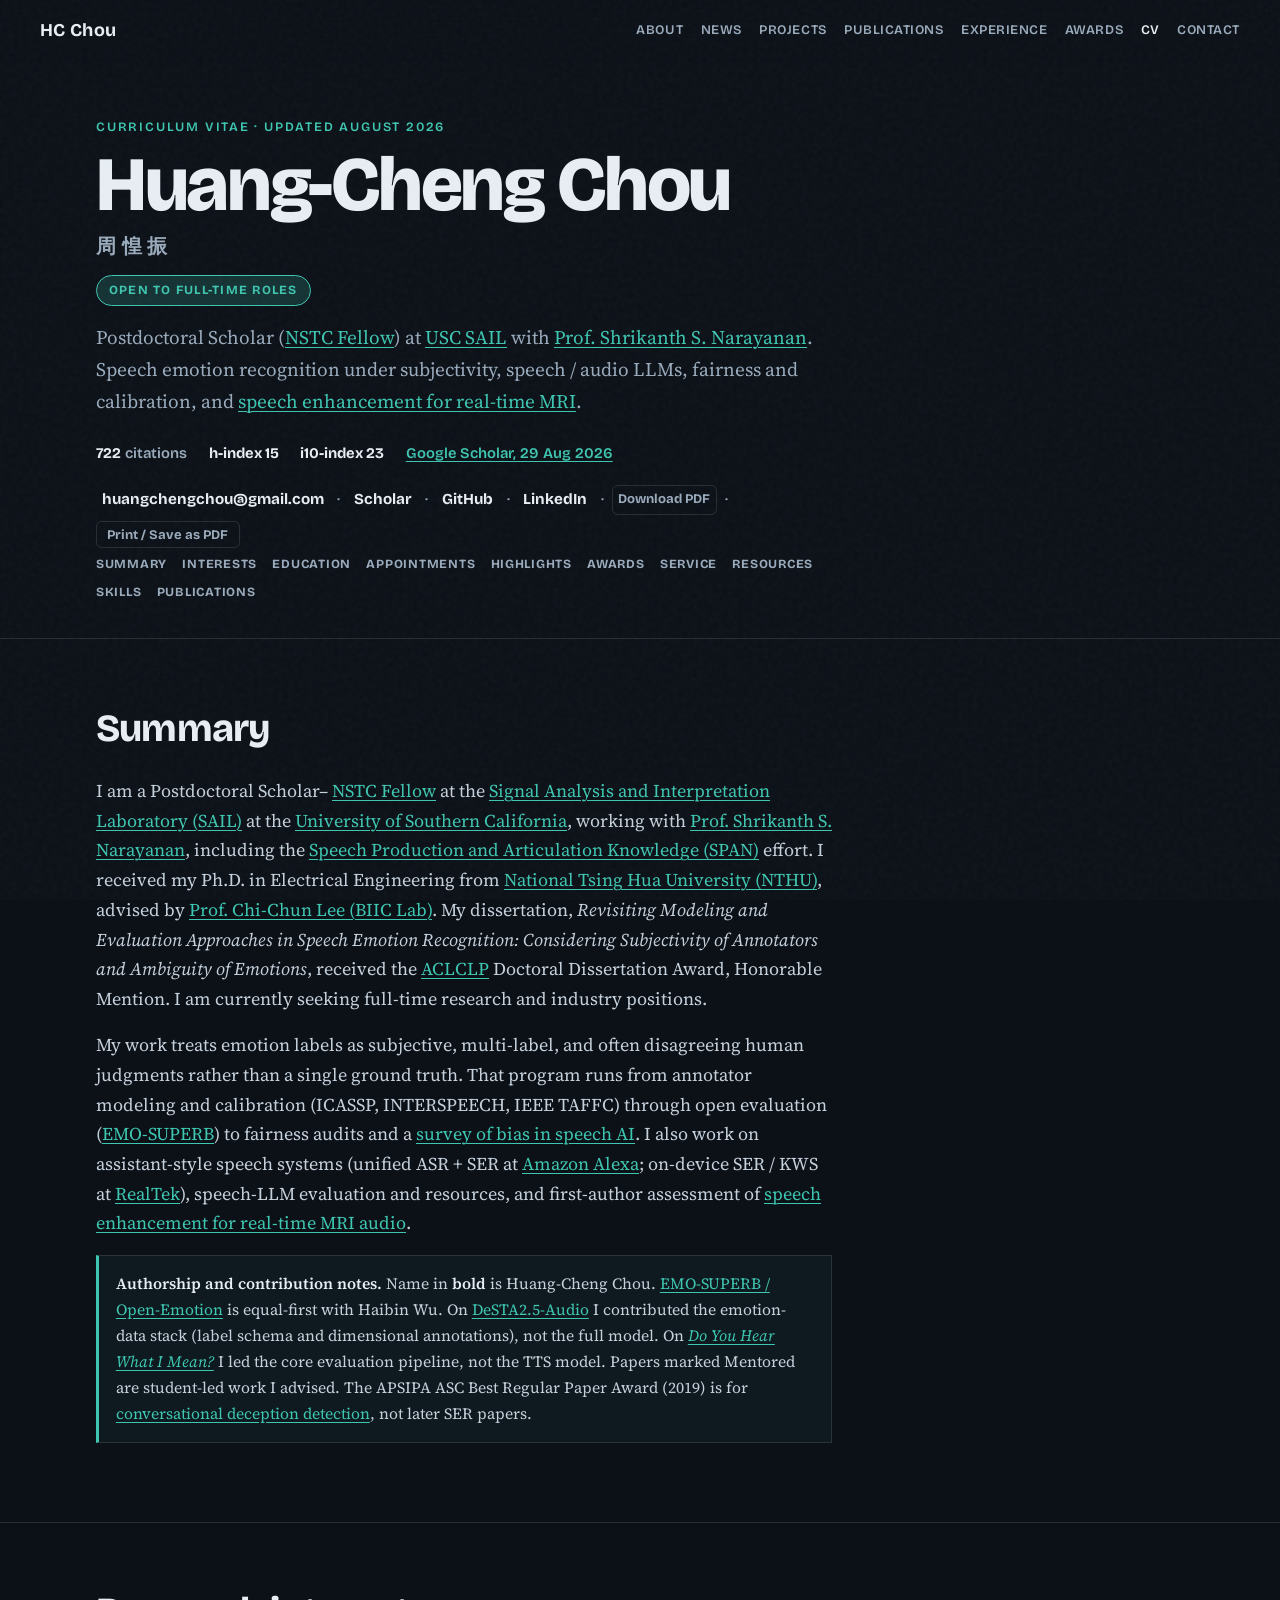
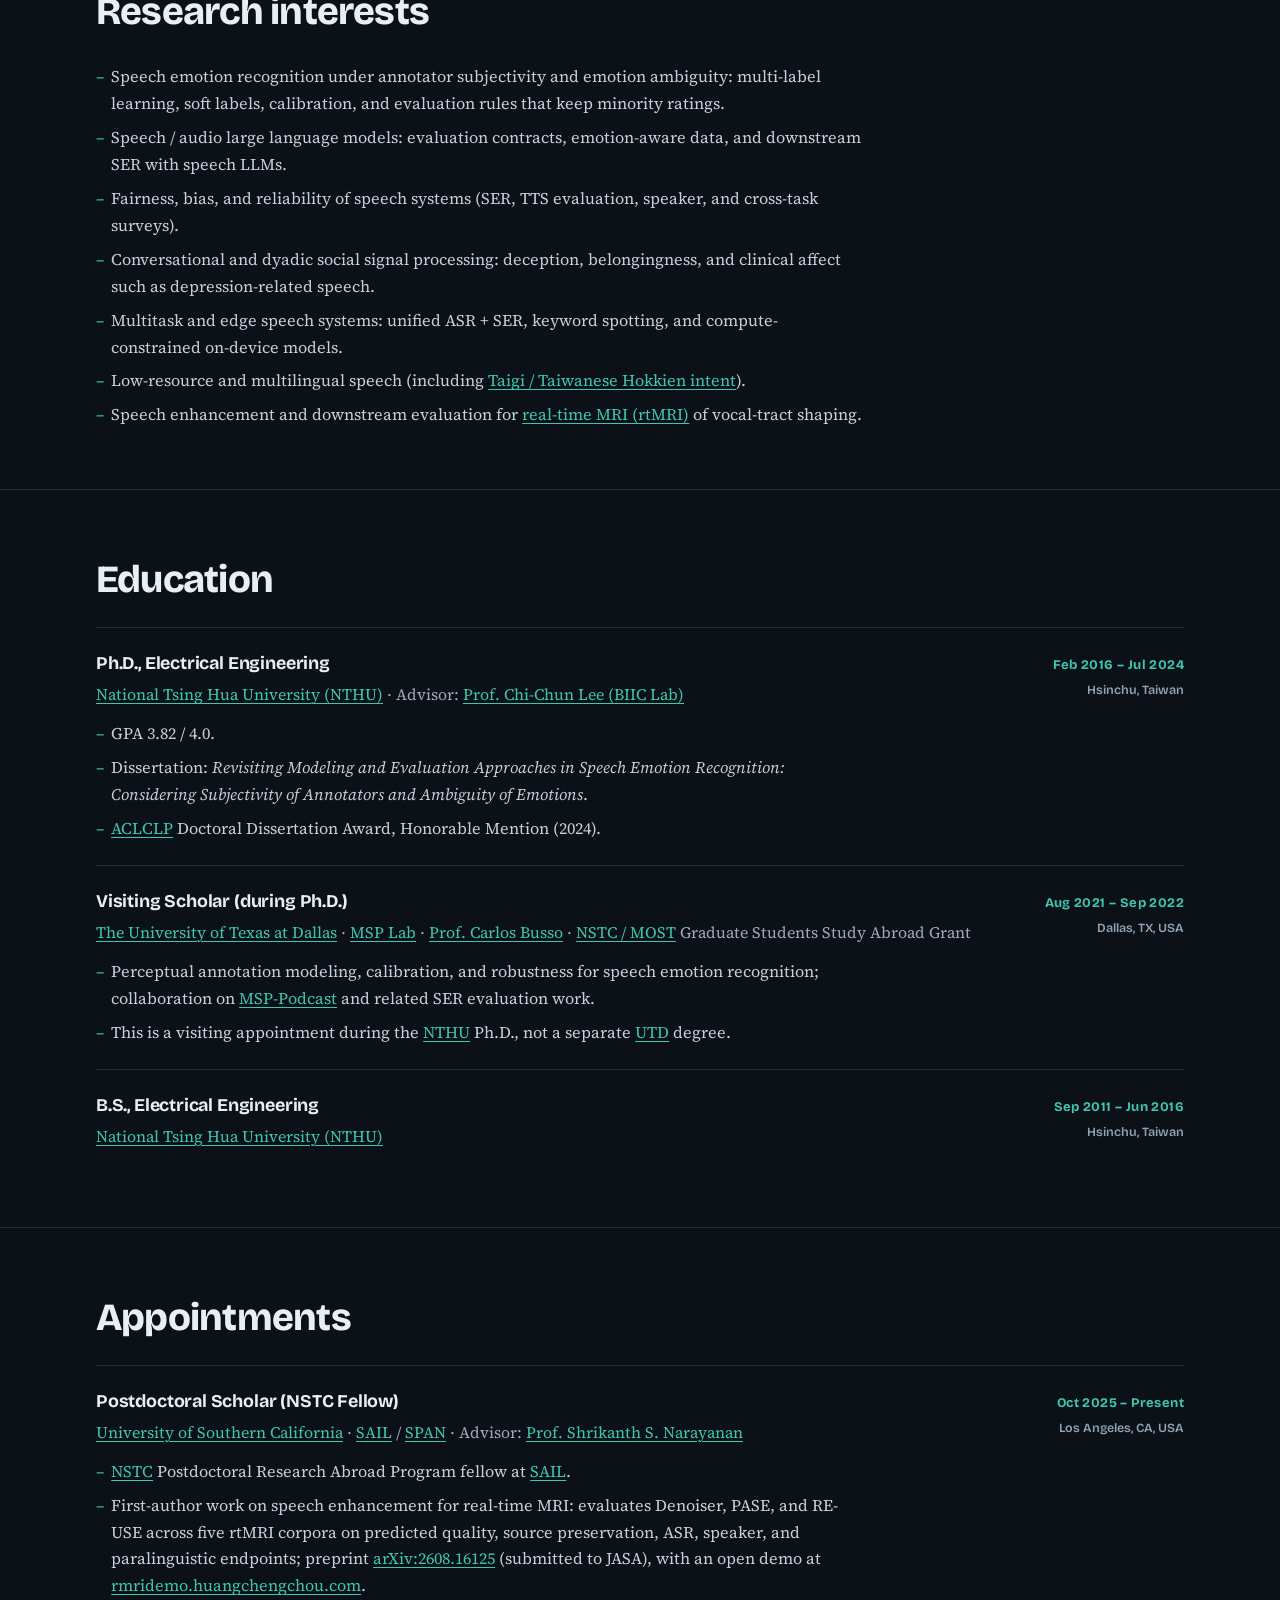
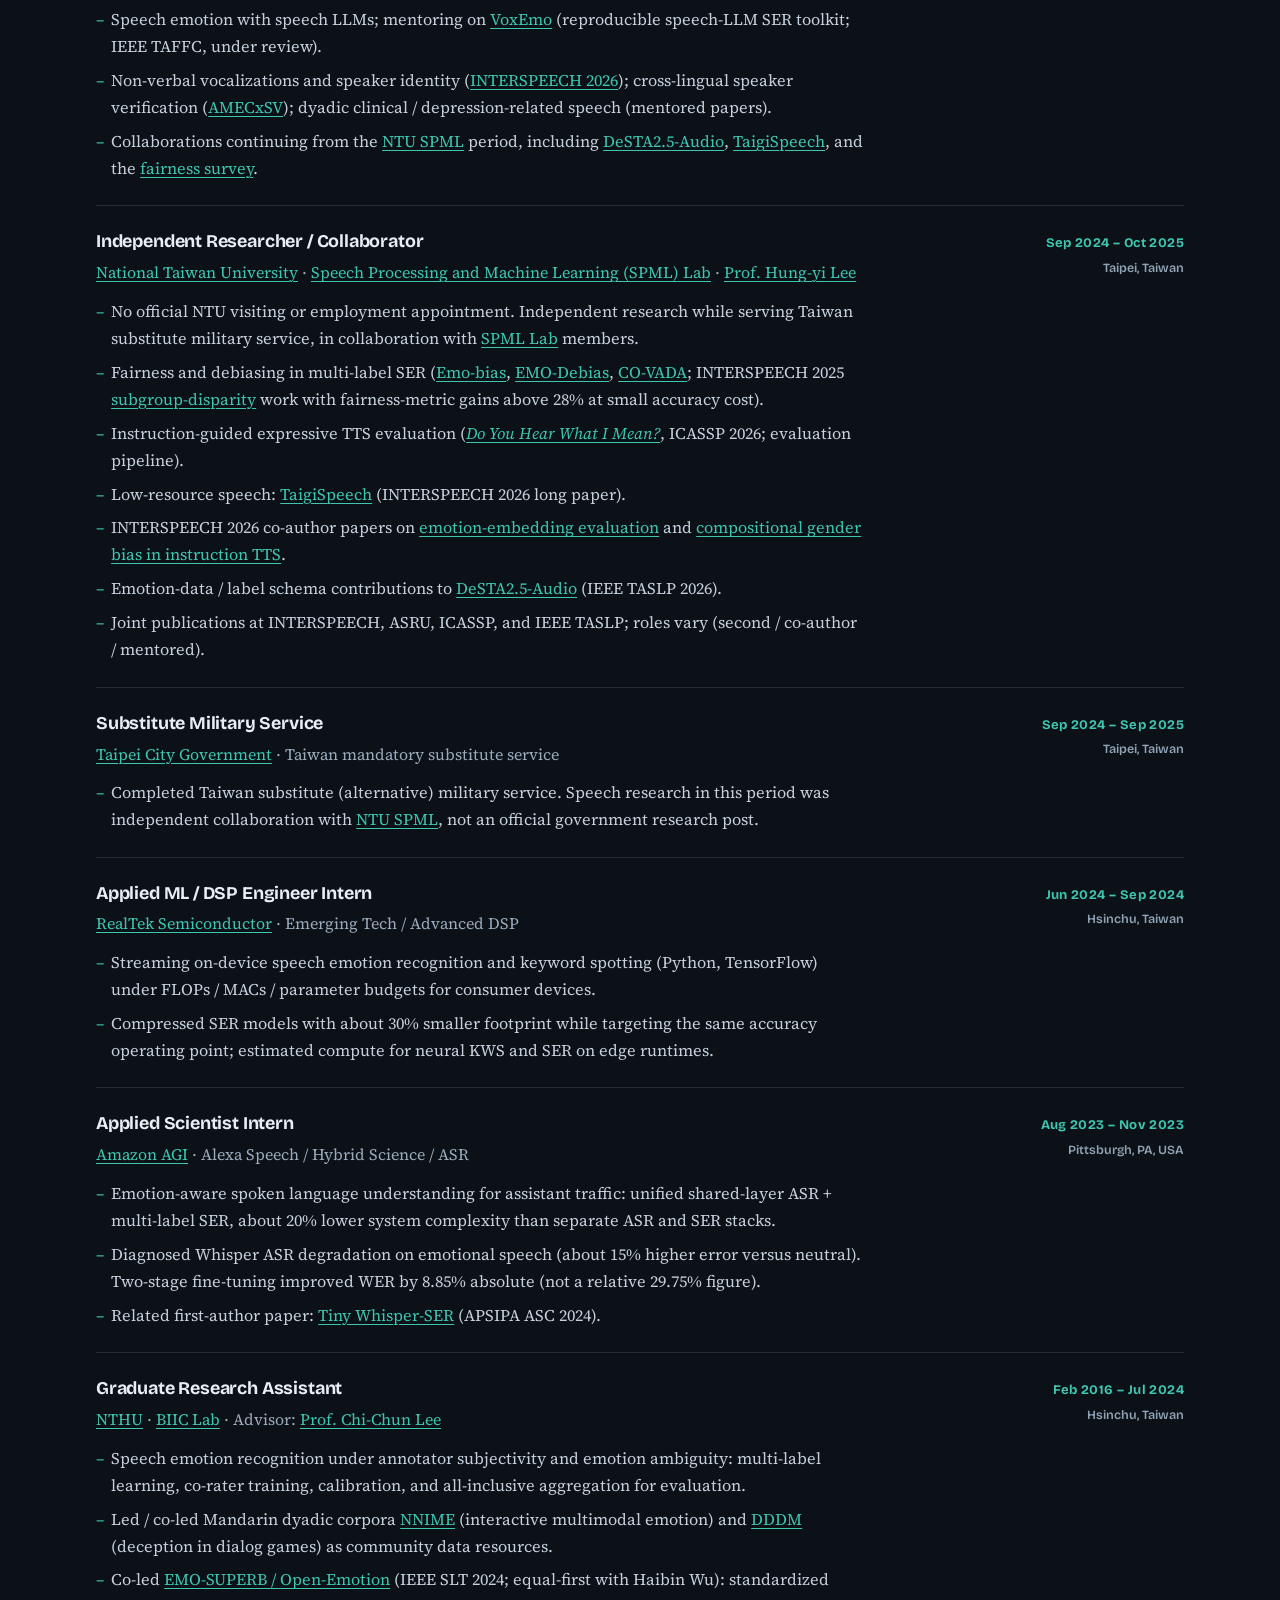
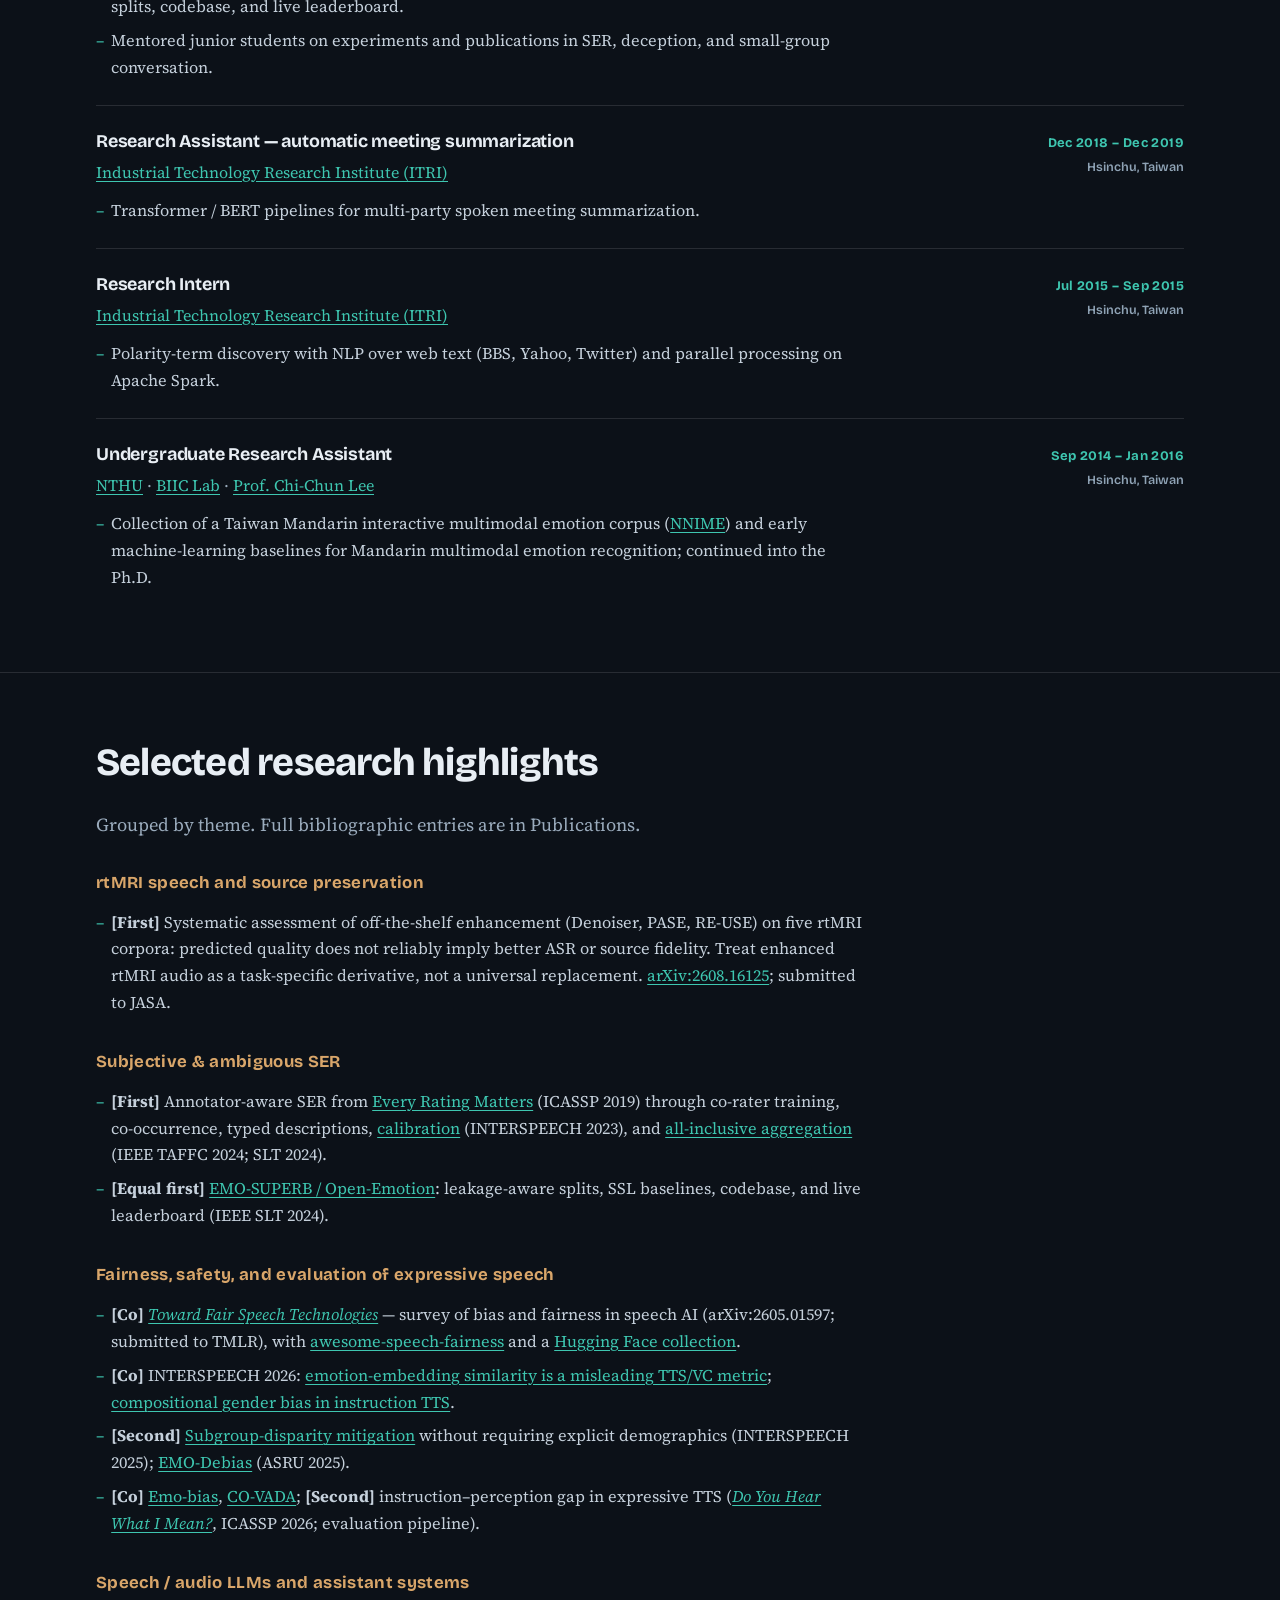
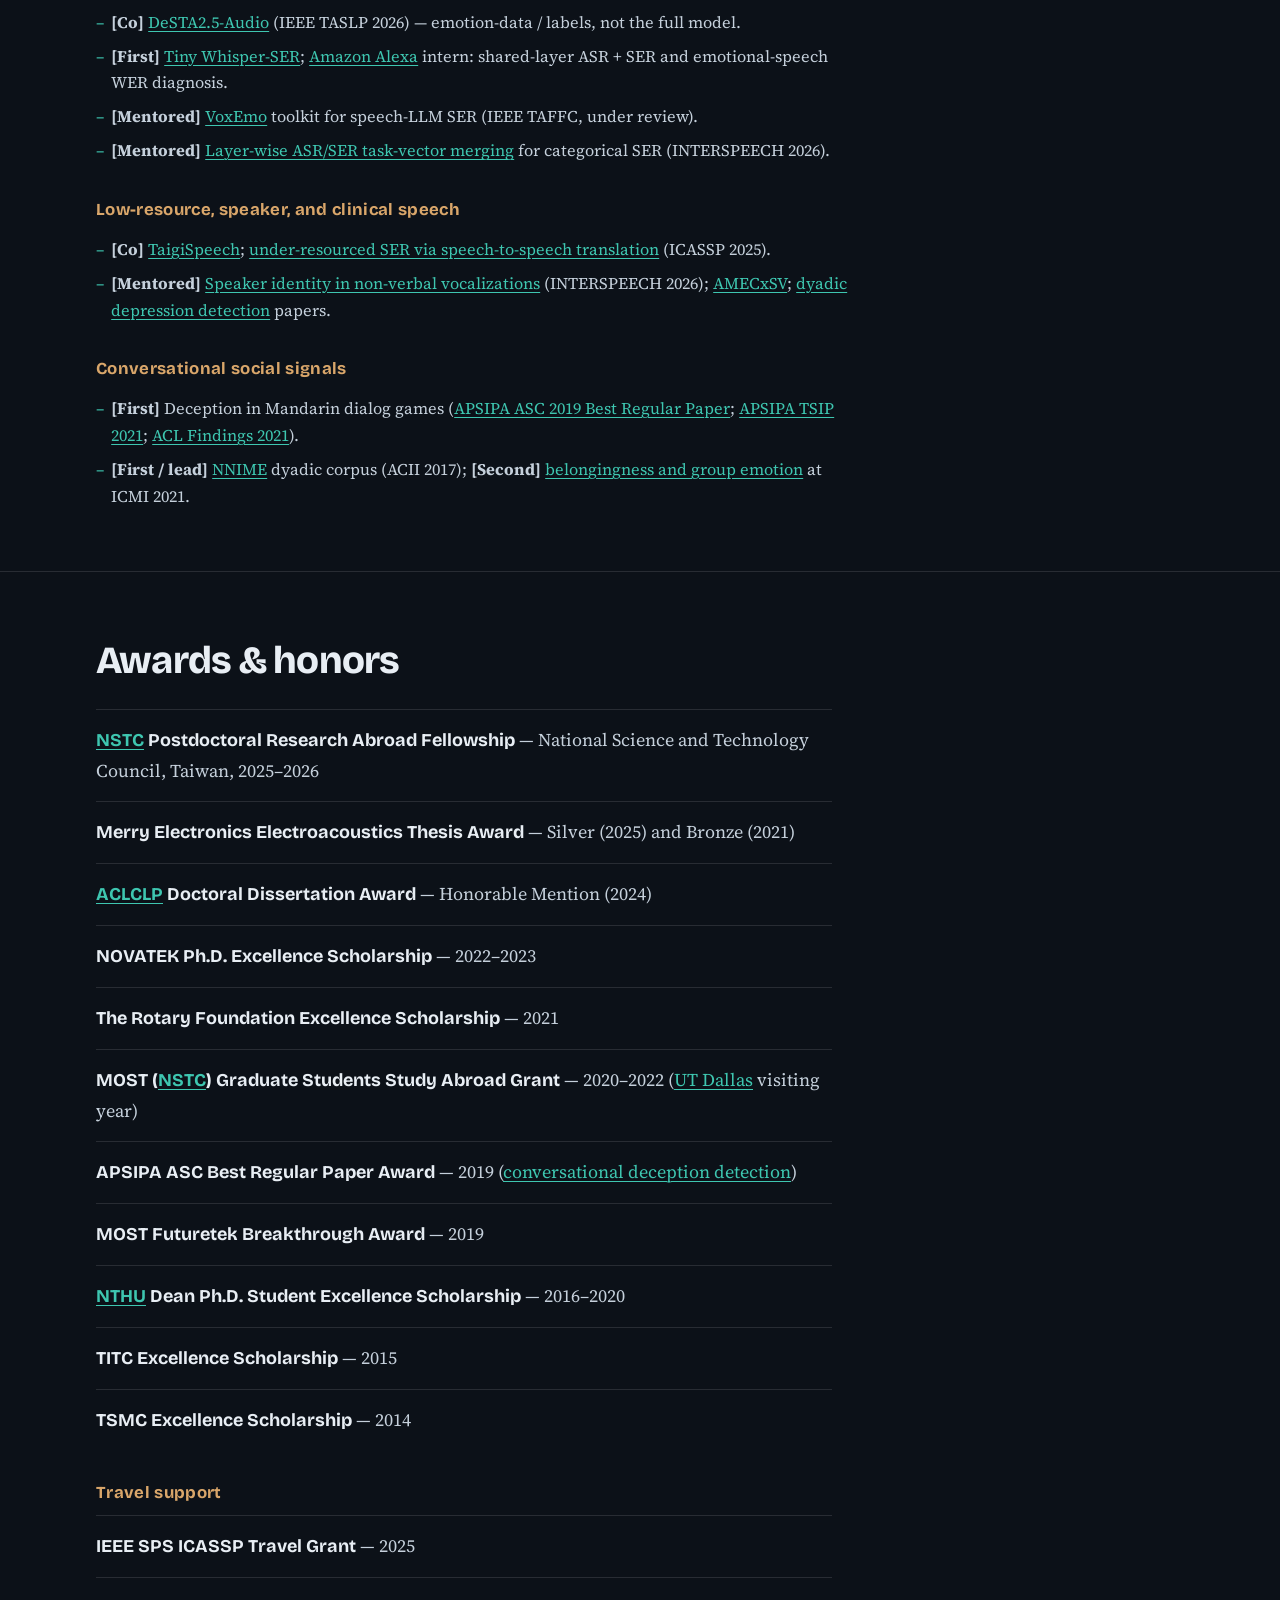
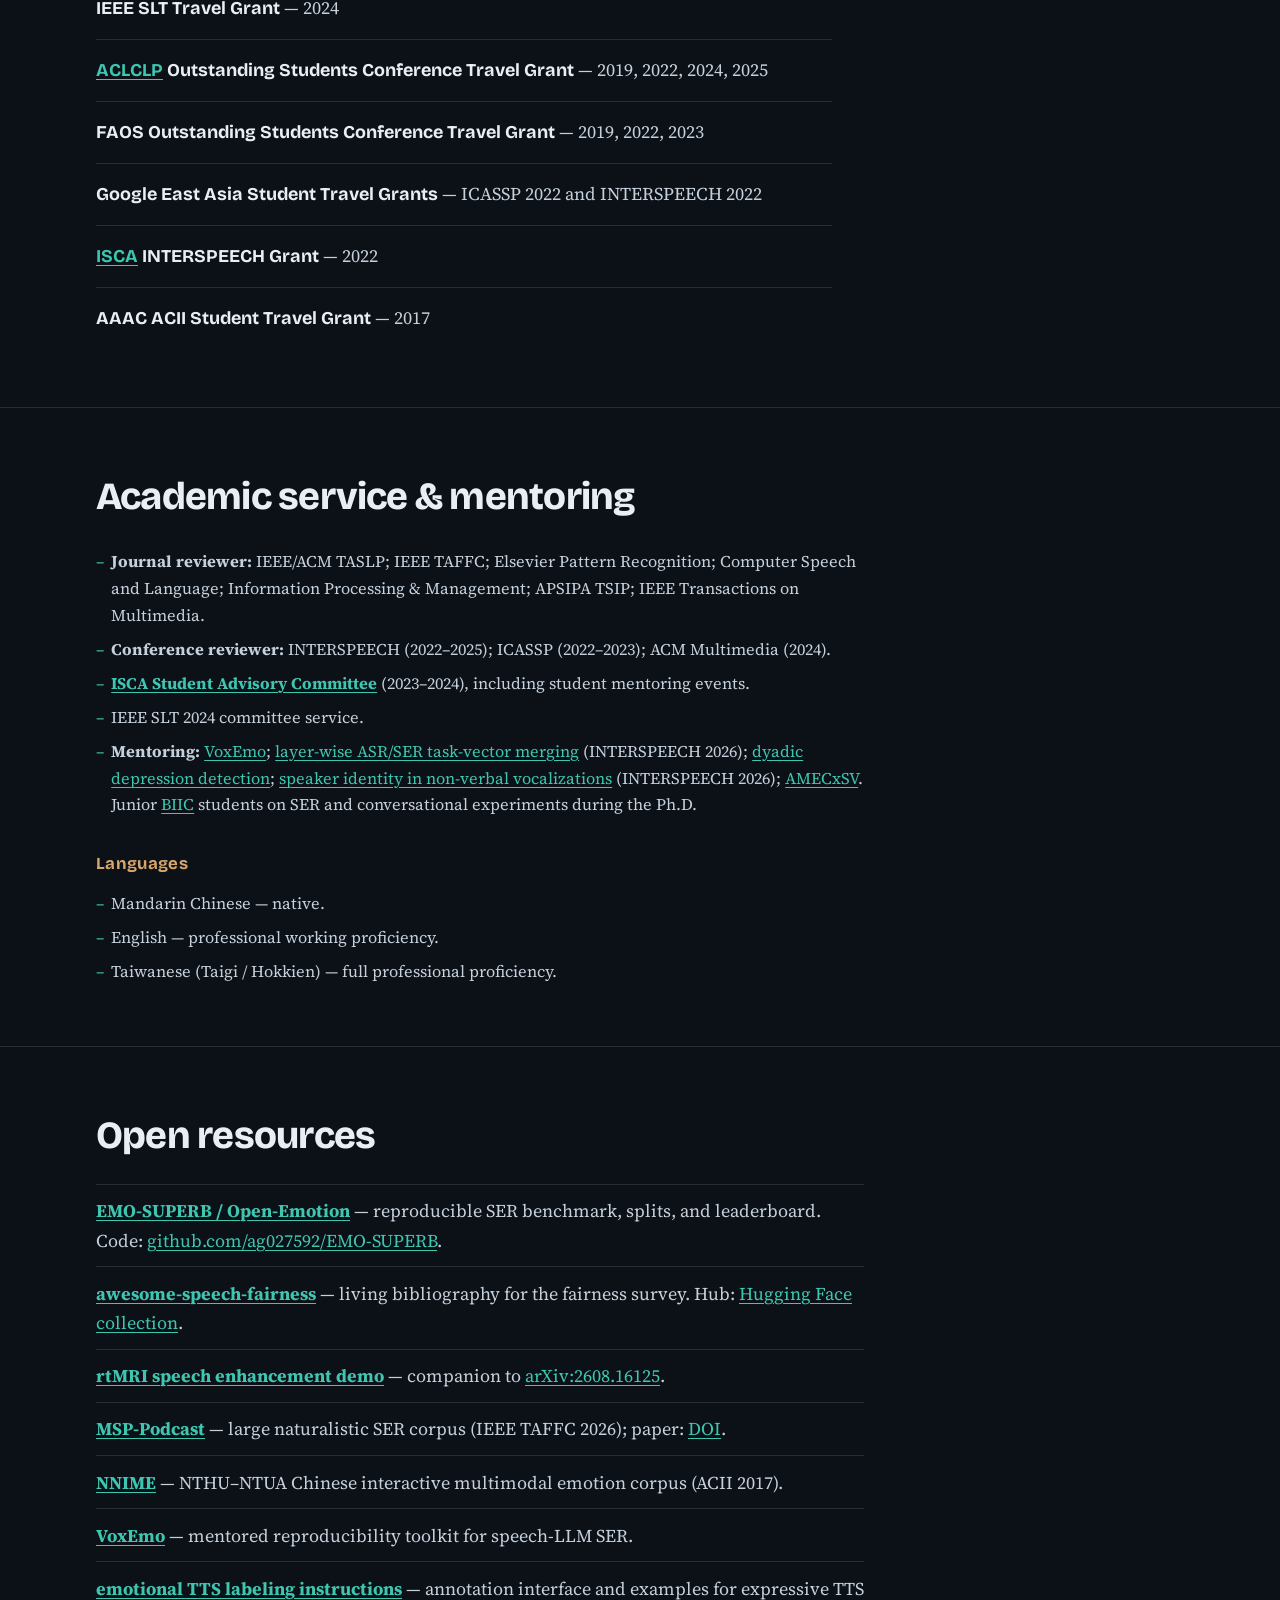
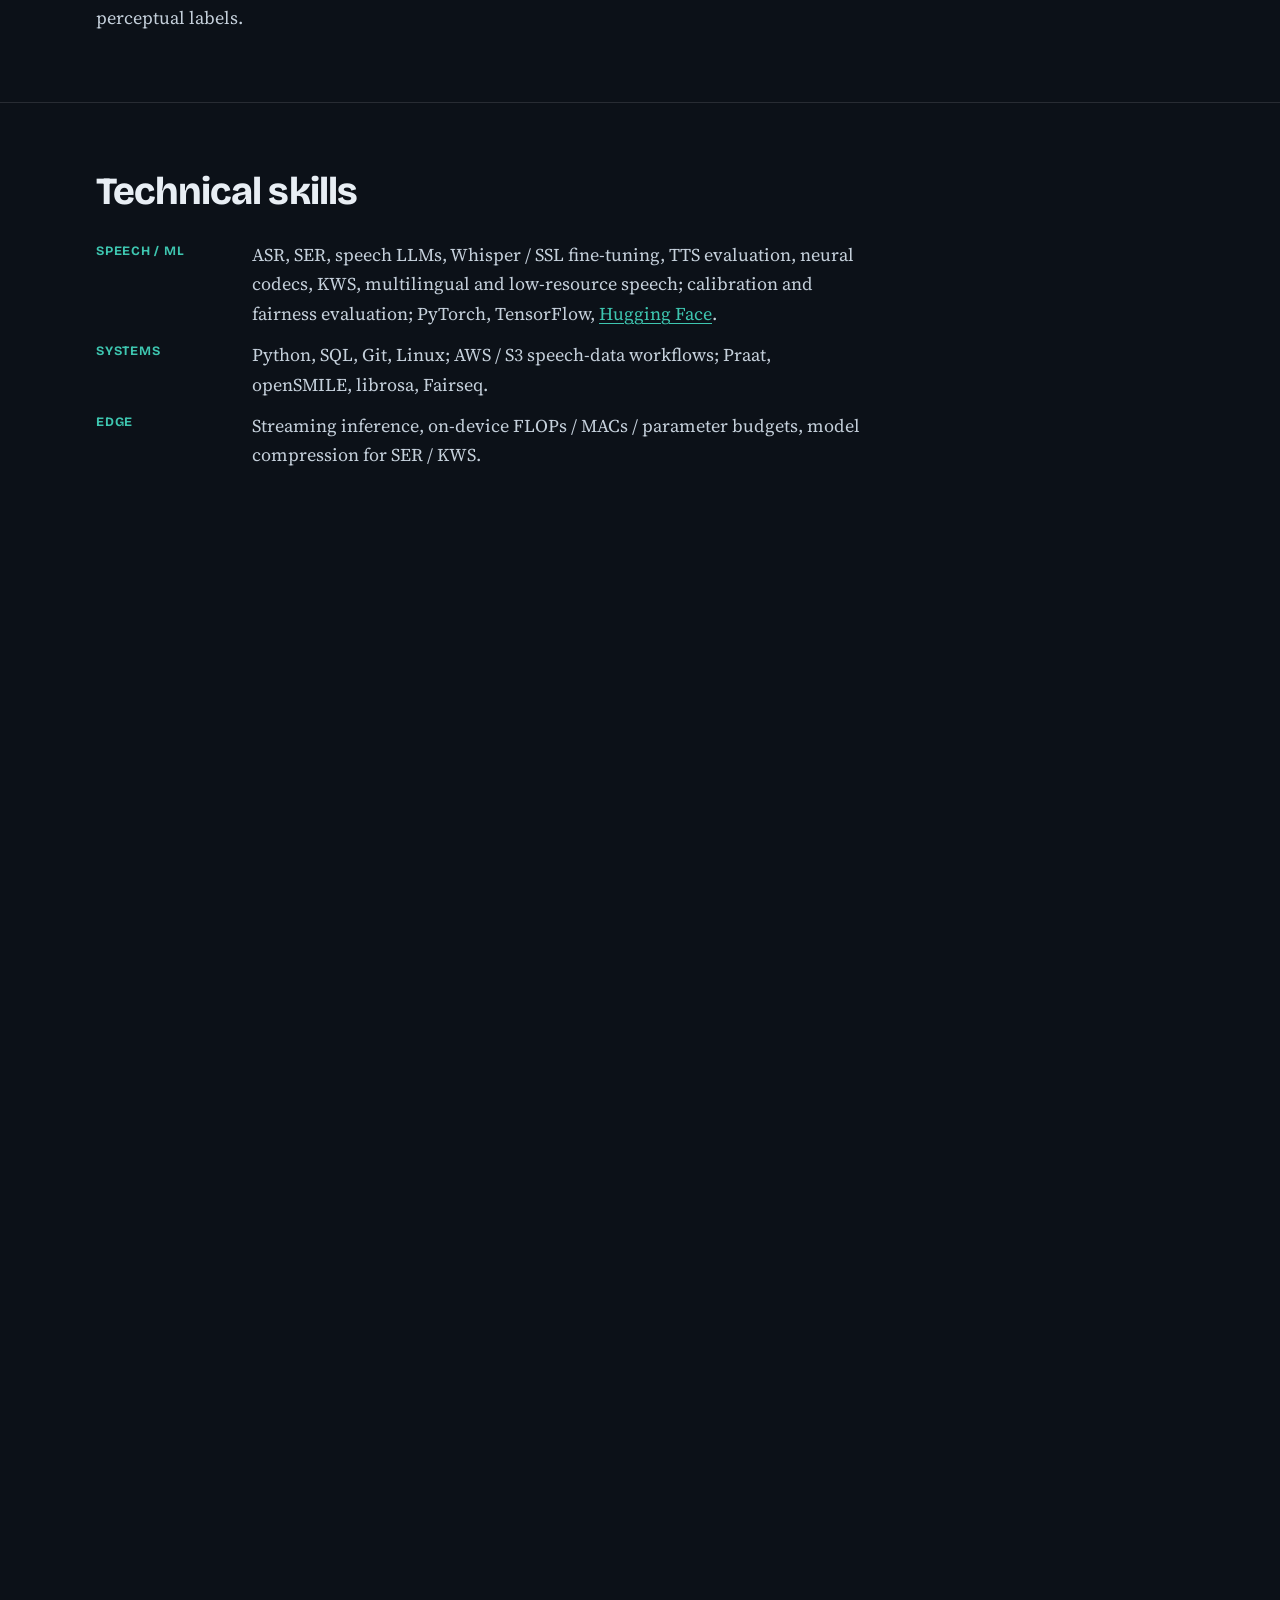
==== commit 9a4f3f94: "Update Google Scholar metrics" ====
--- a/cv.html
+++ b/cv.html
@@ -53,10 +53,10 @@
             <a href="https://arxiv.org/abs/2608.16125" target="_blank" rel="noopener">speech enhancement for real-time MRI</a>.
           </p>
           <p class="cv-metrics">
-            <span><strong>715</strong> citations</span>
-            <span><strong>h-index 14</strong></span>
+            <span><strong>722</strong> citations</span>
+            <span><strong>h-index 15</strong></span>
             <span><strong>i10-index 23</strong></span>
-            <span><a href="https://scholar.google.com/citations?user=_d7pcs4AAAAJ&amp;hl=en" target="_blank" rel="noopener">Google Scholar, 18 Aug 2026</a></span>
+            <span><a href="https://scholar.google.com/citations?user=_d7pcs4AAAAJ&amp;hl=en" target="_blank" rel="noopener">Google Scholar, 29 Aug 2026</a></span>
           </p>
           <div class="link-row" aria-label="Quick links">
             <a href="mailto:huangchengchou@gmail.com">huangchengchou@gmail.com</a>
@@ -502,7 +502,7 @@
           Complete list grouped by authorship role. <strong>Huang-Cheng Chou</strong> in bold.
           Also on
           <a href="https://scholar.google.com/citations?user=_d7pcs4AAAAJ&amp;hl=en" target="_blank" rel="noopener">Google Scholar</a>
-          (715 citations; h-index 14; i10-index 23 as of 18 Aug 2026).
+          (722 citations; h-index 15; i10-index 23 as of 29 Aug 2026).
         </p>
 
         <h3 class="pubs-subhead">First-author (including equal-first)</h3>
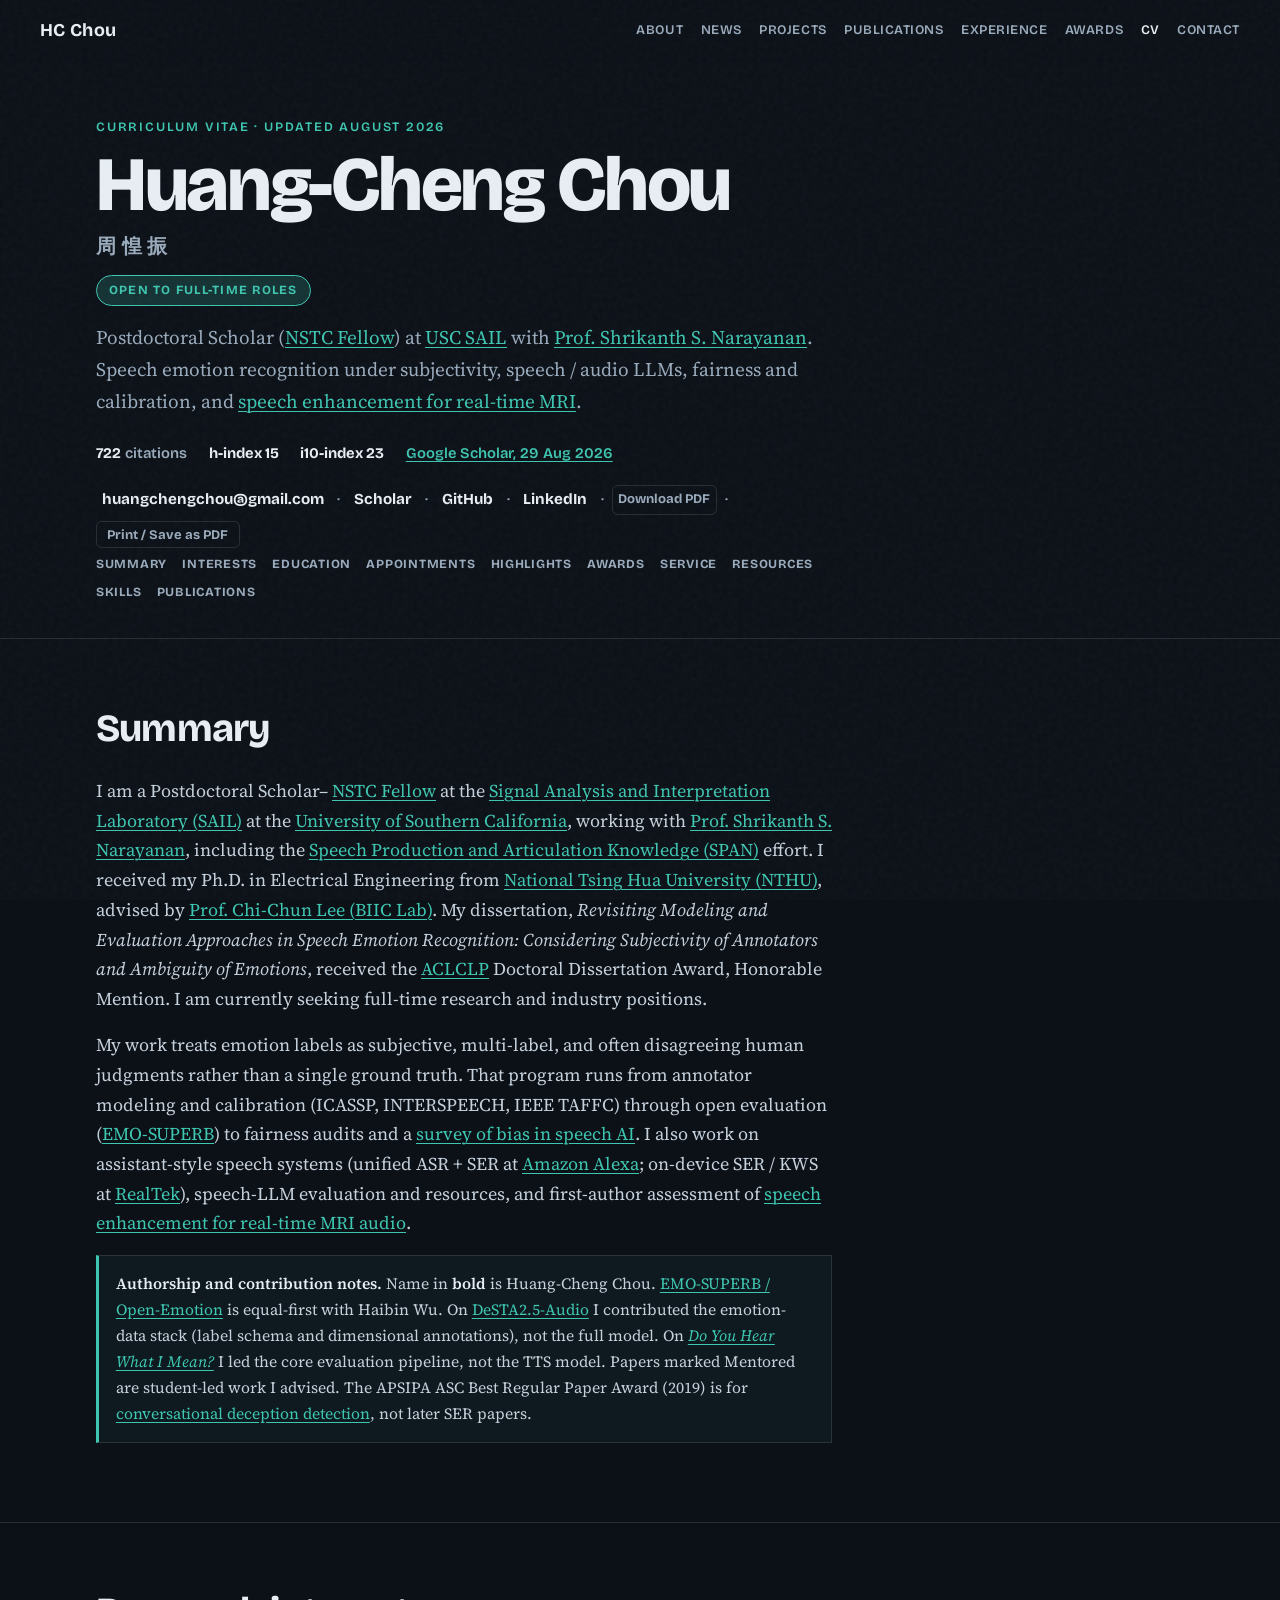
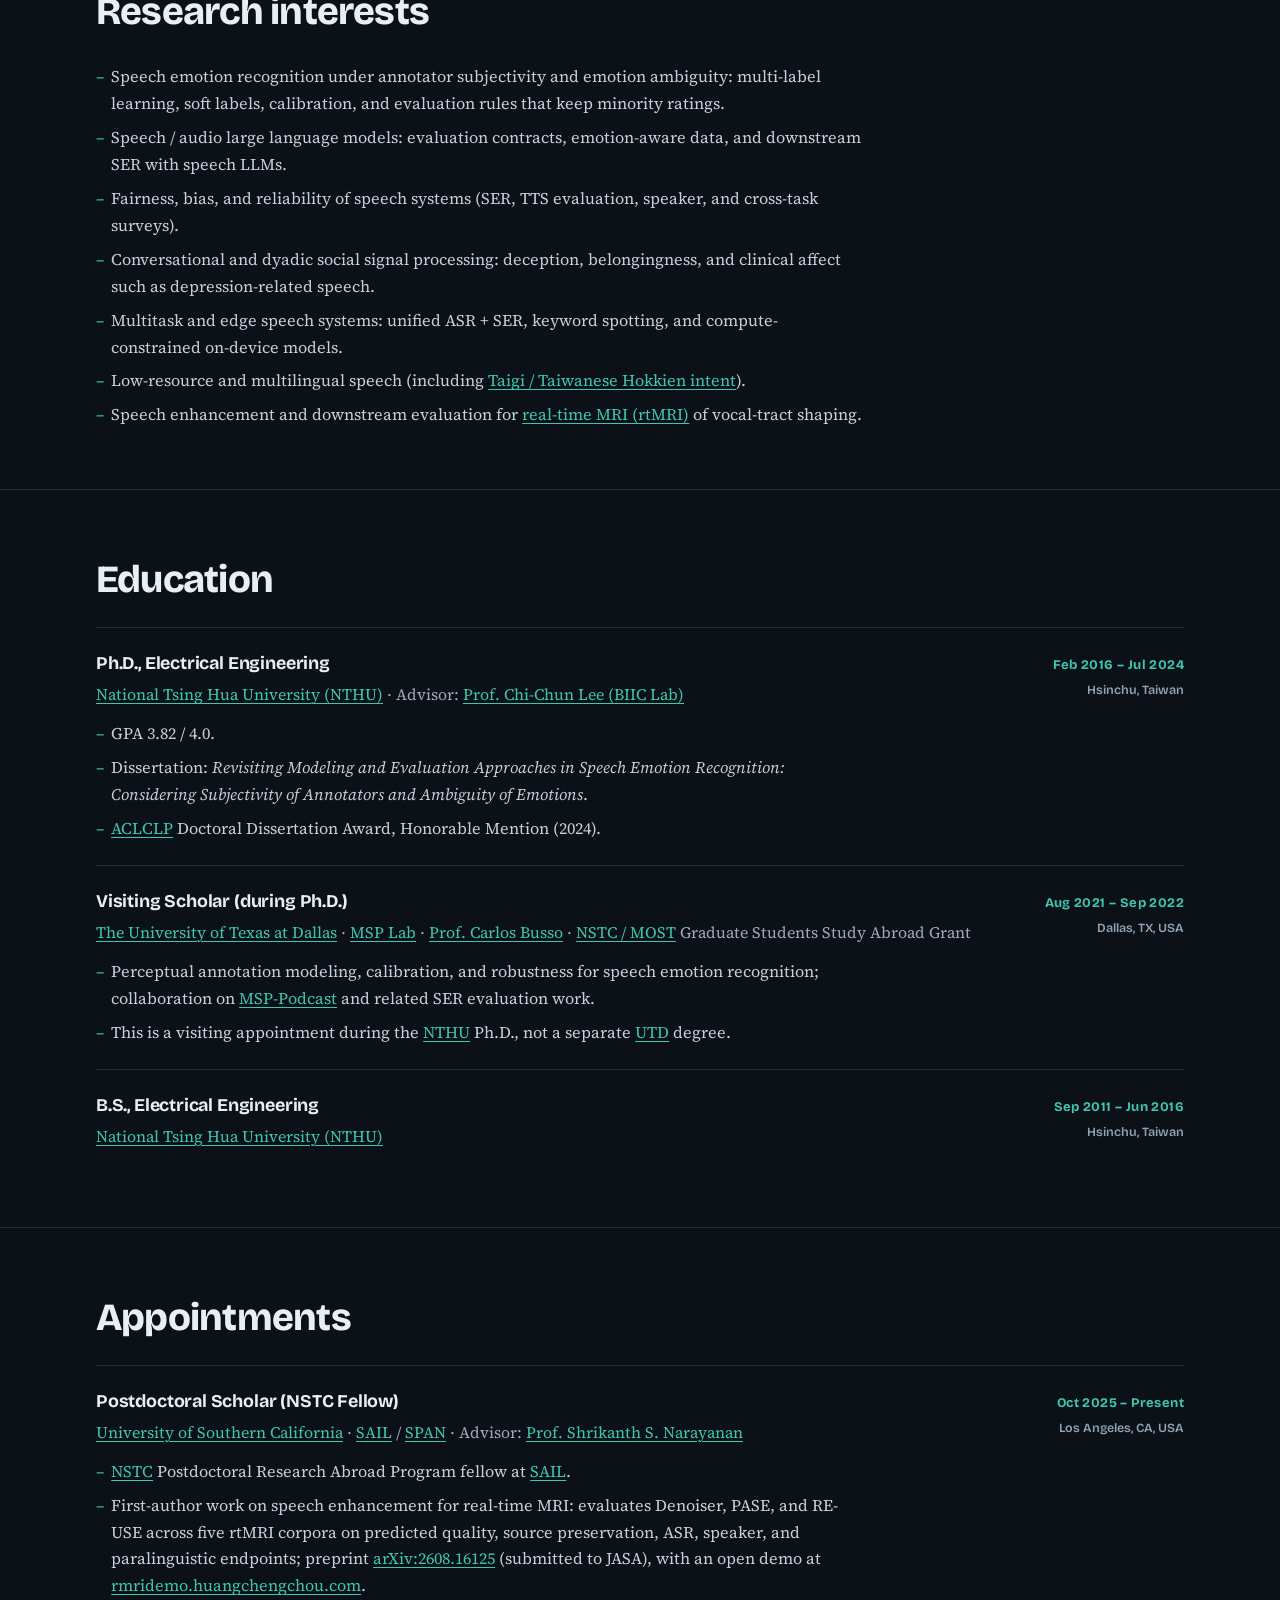
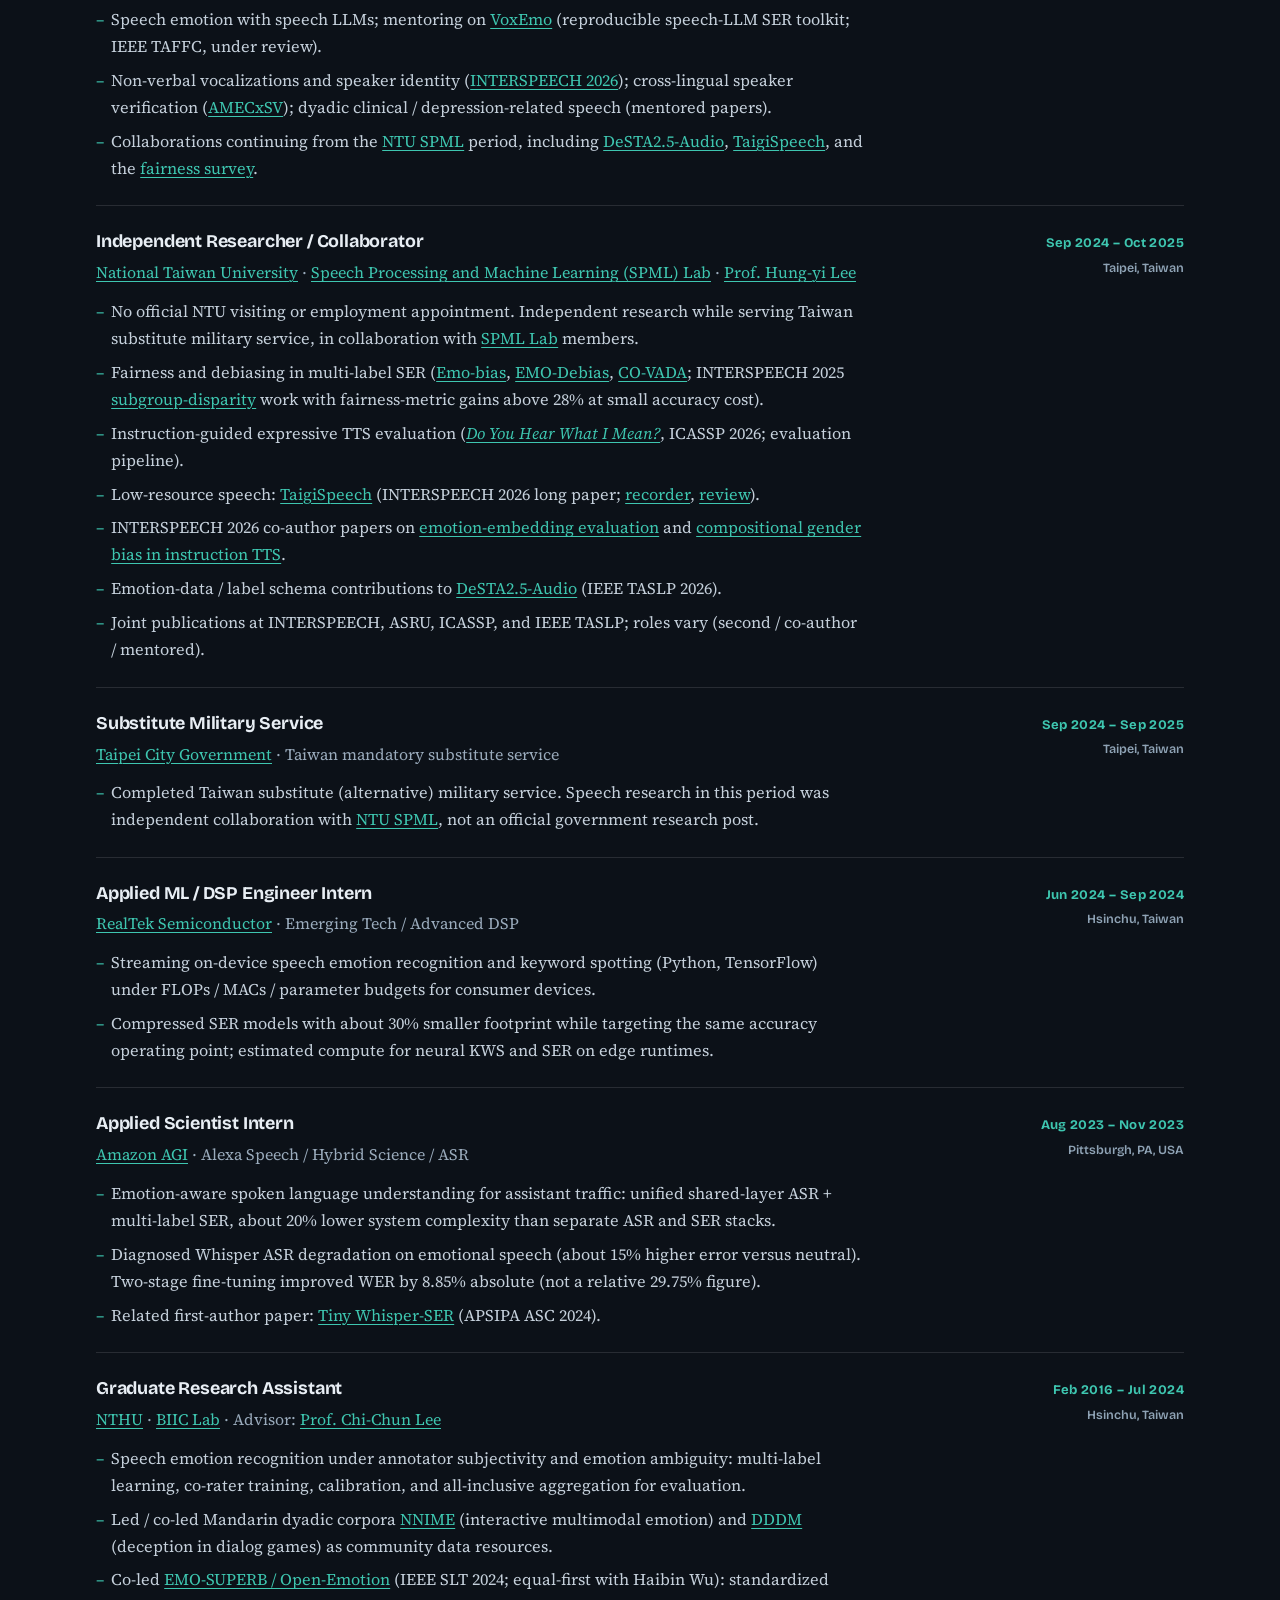
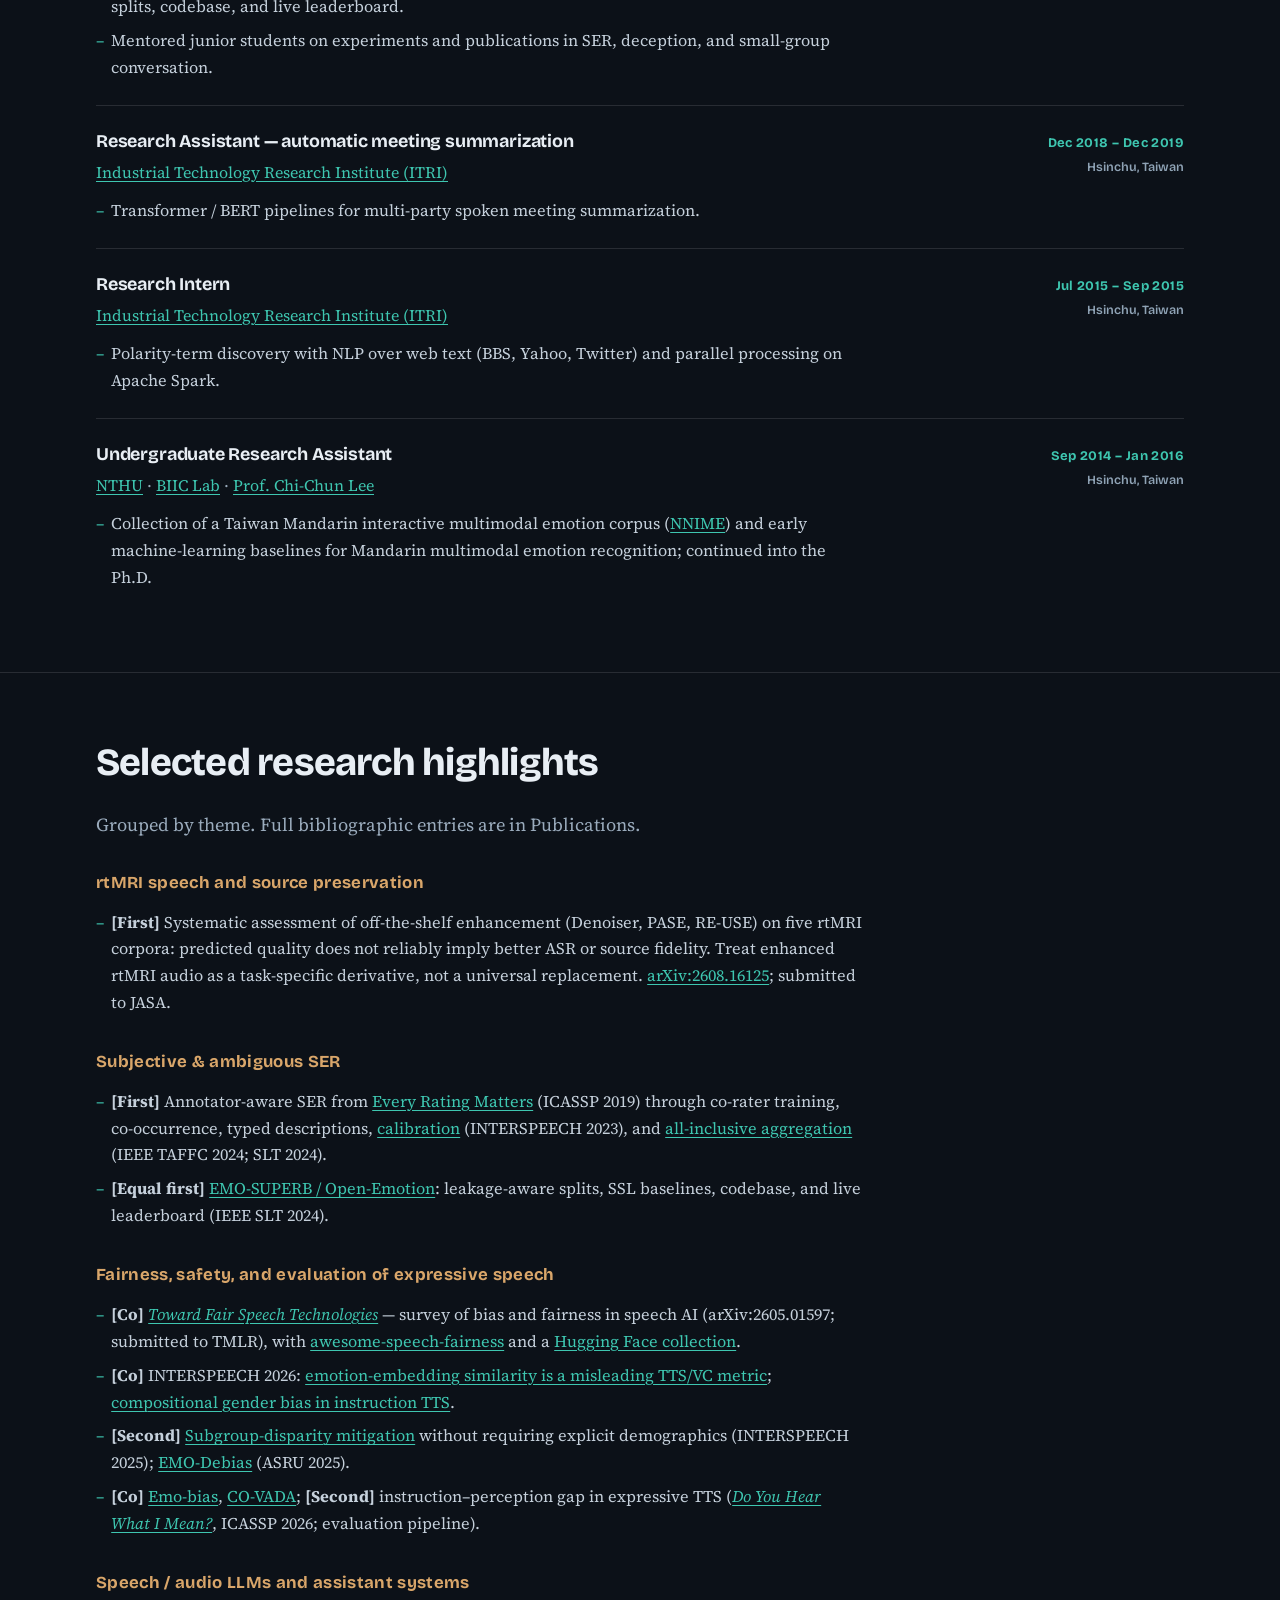
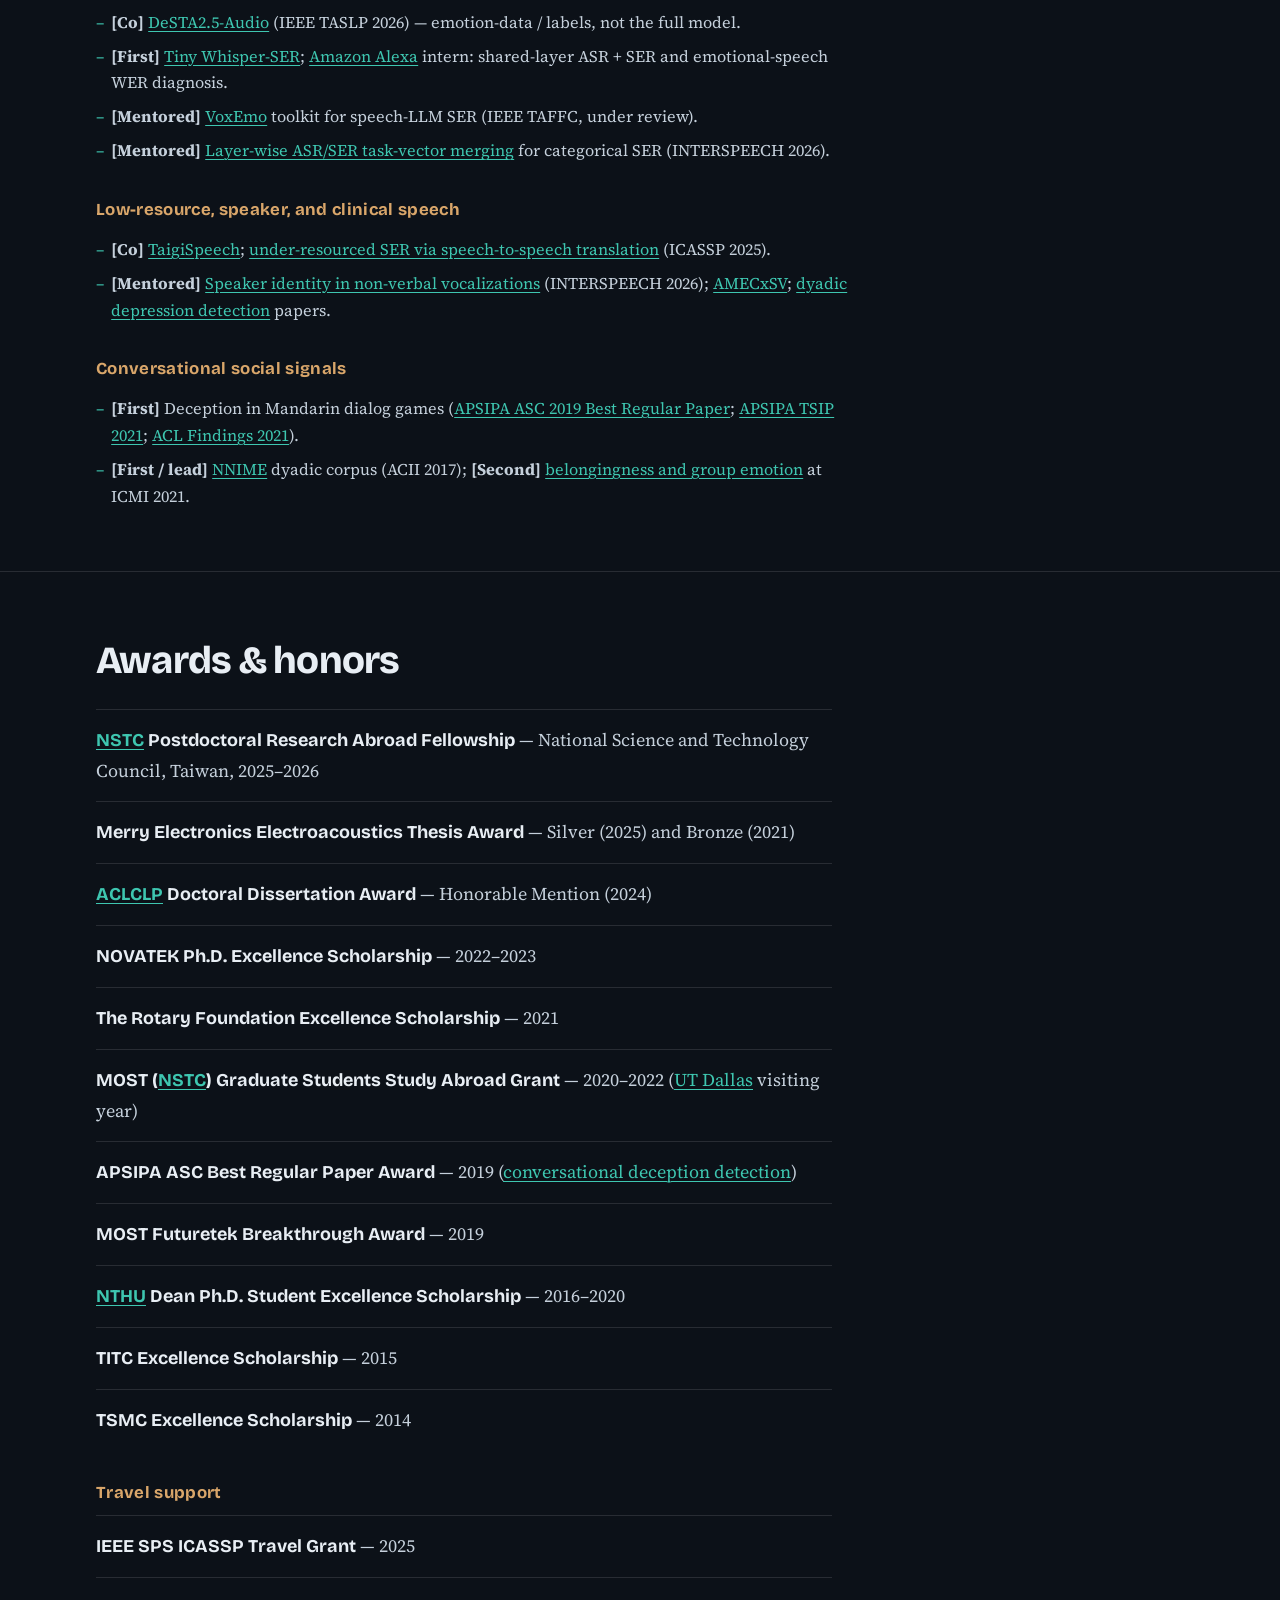
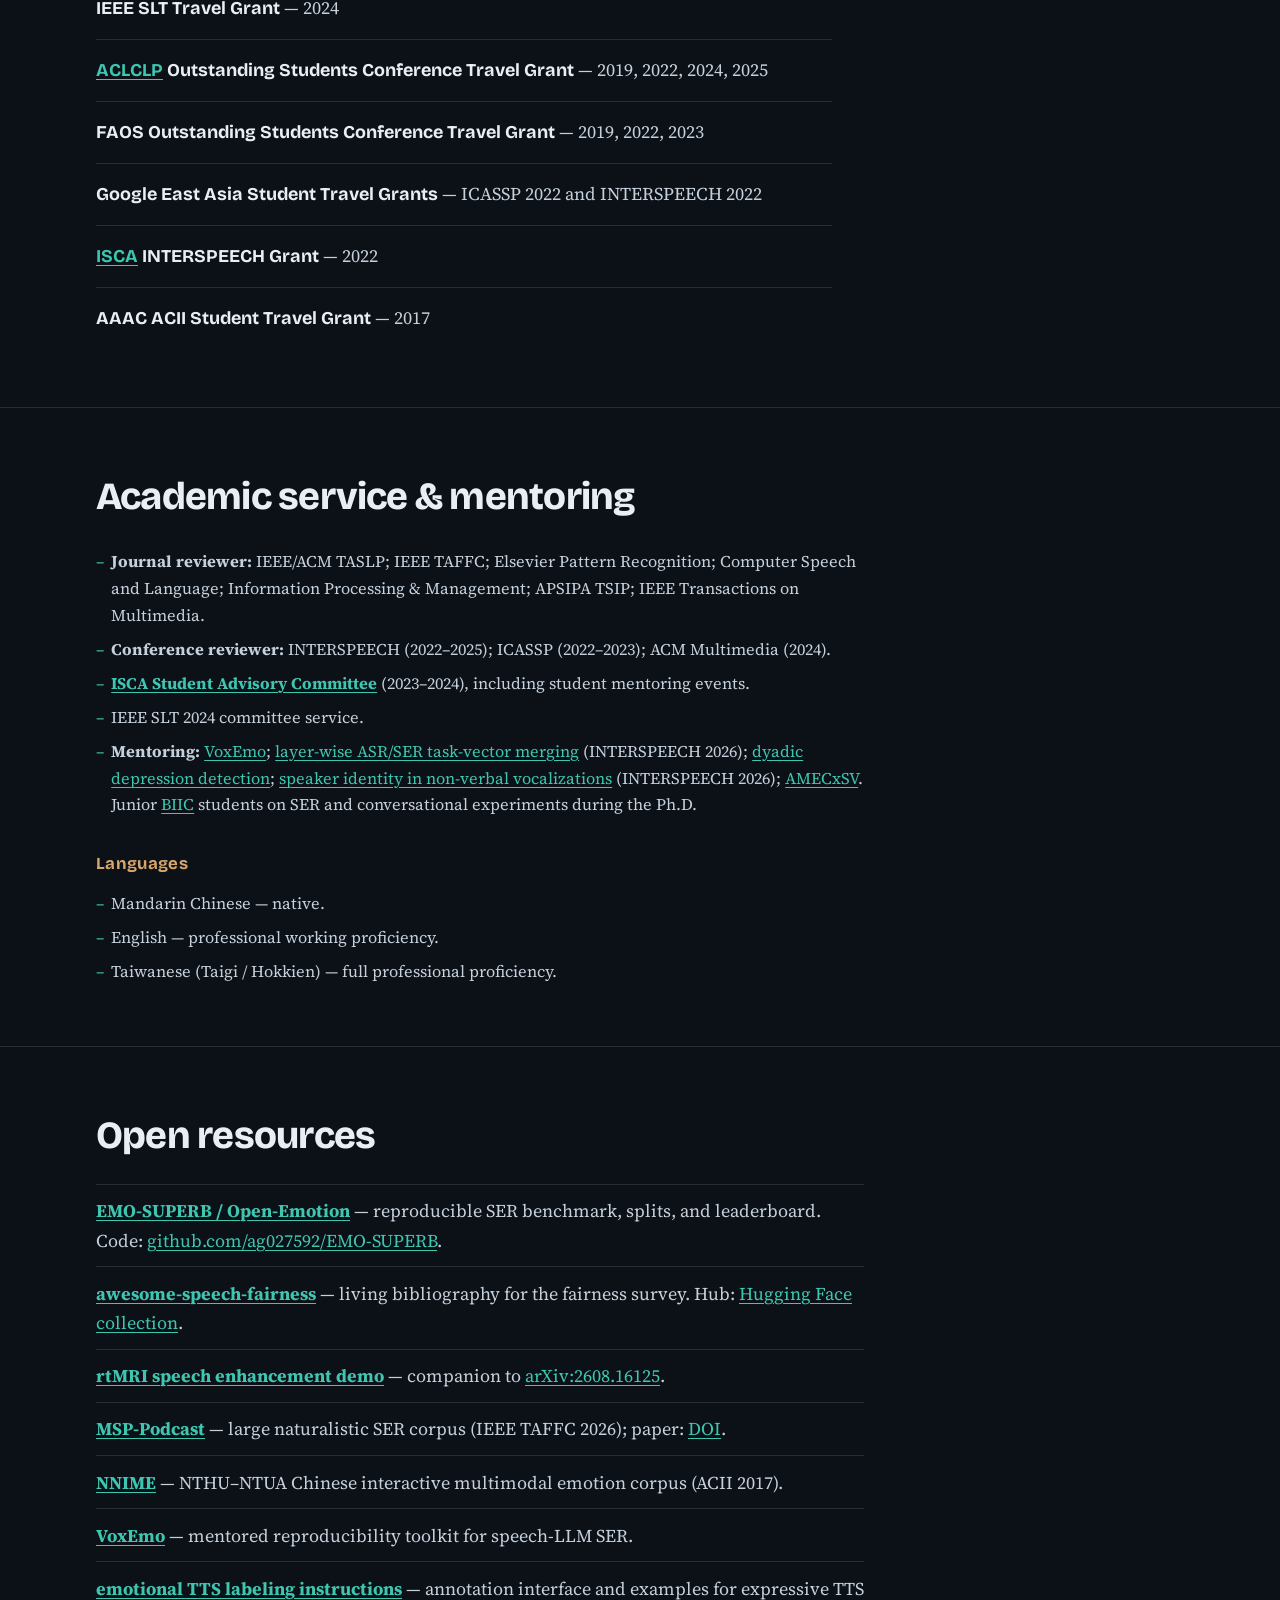
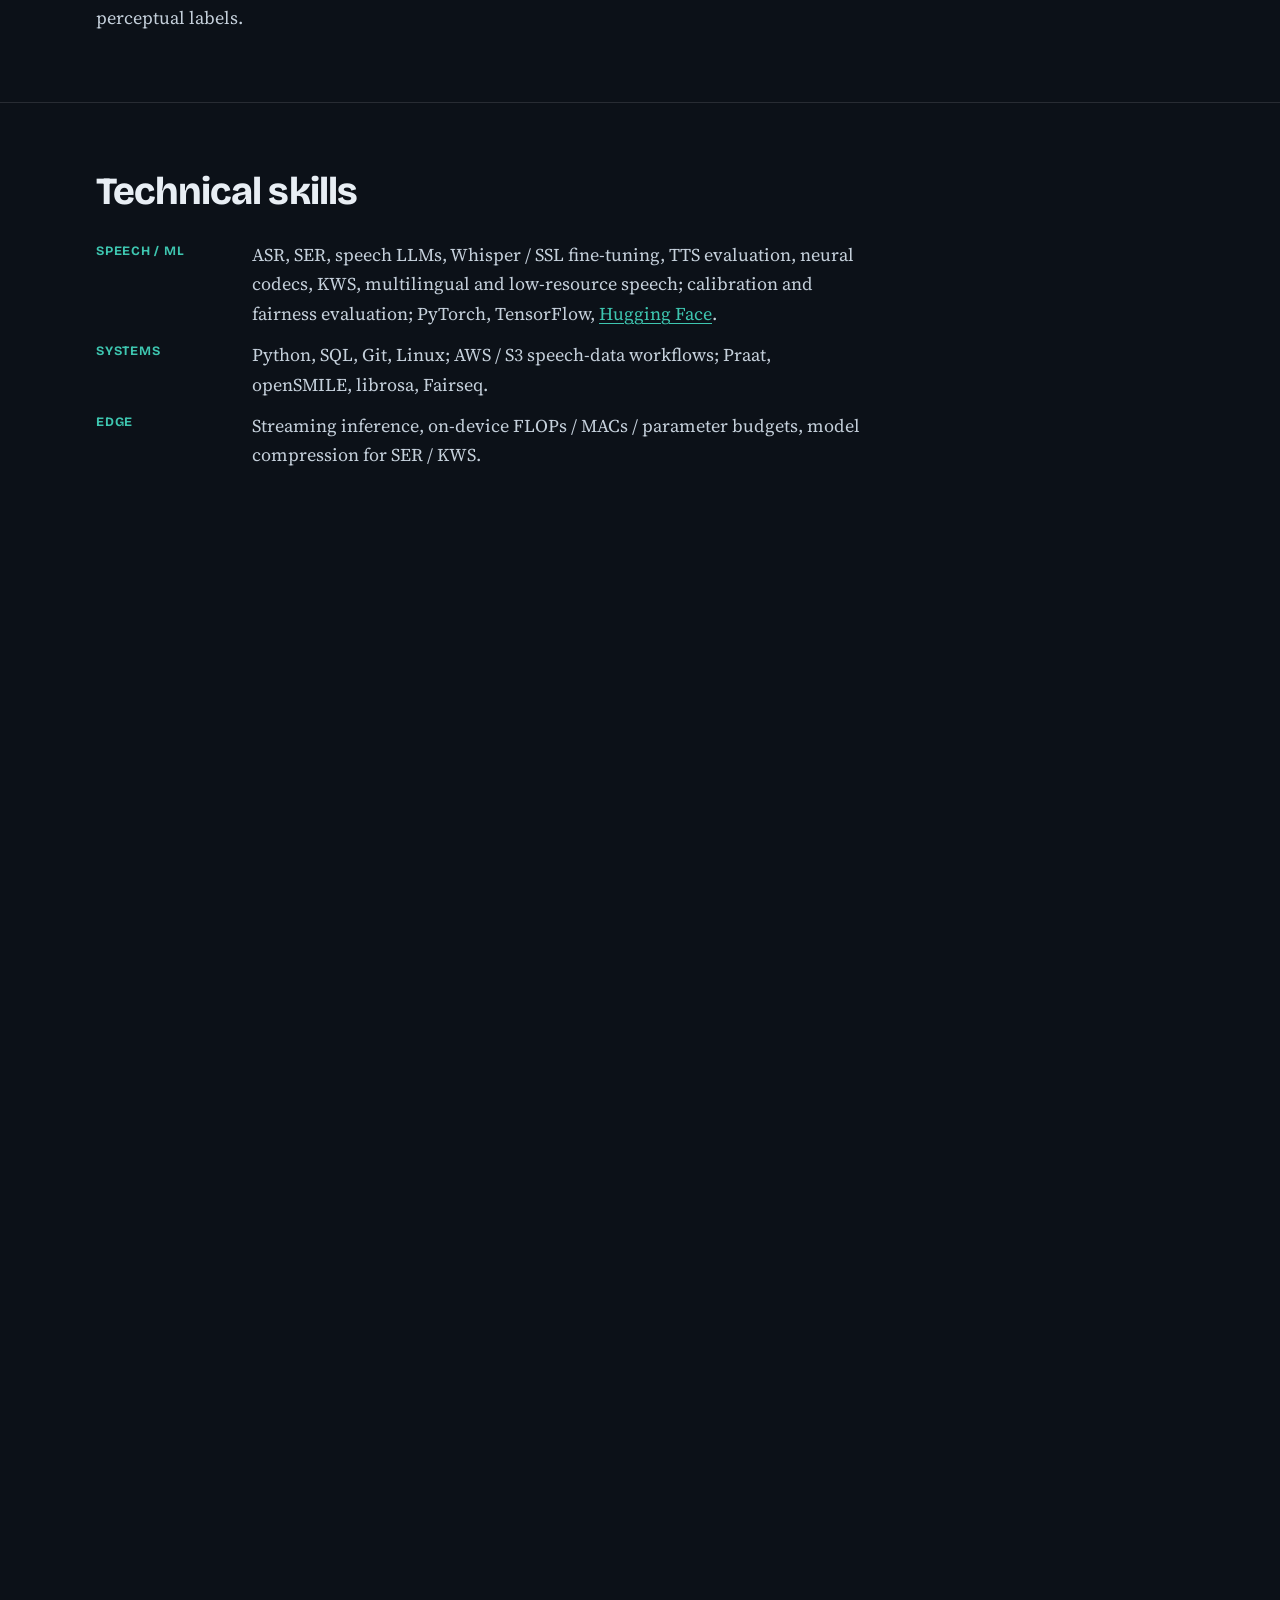
==== commit 4ef2da32: "Link the live TaigiSpeech tools and the TTS listening page. The collection site moved off the expire" ====
--- a/cv.html
+++ b/cv.html
@@ -245,7 +245,7 @@
             <li>No official NTU visiting or employment appointment. Independent research while serving Taiwan substitute military service, in collaboration with <a href="https://labspotlight.ntu.edu.tw/labs/42" target="_blank" rel="noopener">SPML Lab</a> members.</li>
             <li>Fairness and debiasing in multi-label SER (<a href="https://doi.org/10.21437/Interspeech.2024-1073" target="_blank" rel="noopener">Emo-bias</a>, <a href="https://doi.org/10.1109/ASRU65441.2025.11433837" target="_blank" rel="noopener">EMO-Debias</a>, <a href="https://doi.org/10.1109/ASRU65441.2025.11434684" target="_blank" rel="noopener">CO-VADA</a>; INTERSPEECH 2025 <a href="https://doi.org/10.21437/Interspeech.2025-662" target="_blank" rel="noopener">subgroup-disparity</a> work with fairness-metric gains above 28% at small accuracy cost).</li>
             <li>Instruction-guided expressive TTS evaluation (<a href="https://doi.org/10.1109/ICASSP55912.2026.11462935" target="_blank" rel="noopener"><em>Do You Hear What I Mean?</em></a>, ICASSP 2026; evaluation pipeline).</li>
-            <li>Low-resource speech: <a href="https://arxiv.org/abs/2603.21478" target="_blank" rel="noopener">TaigiSpeech</a> (INTERSPEECH 2026 long paper).</li>
+            <li>Low-resource speech: <a href="https://arxiv.org/abs/2603.21478" target="_blank" rel="noopener">TaigiSpeech</a> (INTERSPEECH 2026 long paper; <a href="https://record-usa.huangchengchou.com/" target="_blank" rel="noopener">recorder</a>, <a href="https://taigispeech.huangchengchou.com/" target="_blank" rel="noopener">review</a>).</li>
             <li>INTERSPEECH 2026 co-author papers on <a href="https://arxiv.org/abs/2604.26347" target="_blank" rel="noopener">emotion-embedding evaluation</a> and <a href="https://arxiv.org/abs/2603.20743" target="_blank" rel="noopener">compositional gender bias in instruction TTS</a>.</li>
             <li>Emotion-data / label schema contributions to <a href="https://doi.org/10.1109/TASLPRO.2026.3675792" target="_blank" rel="noopener">DeSTA2.5-Audio</a> (IEEE TASLP 2026).</li>
             <li>Joint publications at INTERSPEECH, ASRU, ICASSP, and IEEE TASLP; roles vary (second / co-author / mentored).</li>
@@ -665,7 +665,7 @@
             <span class="pub-authors">Yi-Cheng Lin, <strong>Huang-Cheng Chou</strong>, Tzu-Chieh Wei, Kuan-Yu Chen, Hung-yi Lee</span>
             <span class="pub-venue">ICASSP 2026</span>
             <span class="pub-venue">Contribution: core evaluation pipeline for the instruction–perception gap, not the TTS model itself.</span>
-            <span class="pub-links"><a href="https://doi.org/10.1109/ICASSP55912.2026.11462935" target="_blank" rel="noopener">DOI</a></span>
+            <span class="pub-links"><a href="https://doi.org/10.1109/ICASSP55912.2026.11462935" target="_blank" rel="noopener">DOI</a> · <a href="https://huangchengchou.com/Do-You-Hear-What-I-Mean/" target="_blank" rel="noopener">Listening page</a></span>
           </li>
           <li>
             <span class="role-tag">Second</span>
@@ -747,7 +747,7 @@
             <span class="pub-title"><a href="https://arxiv.org/abs/2603.21478" target="_blank" rel="noopener">TaigiSpeech: A Low-Resource Real-World Speech Intent Dataset and Preliminary Results with Scalable Data Mining In-the-Wild</a></span>
             <span class="pub-authors">Kai-Wei Chang, Yi-Cheng Lin, <strong>Huang-Cheng Chou</strong>, Wenze Ren, Yu-Han Huang, Yun-Shao Tsai, Chien-Cheng Chen, Yu Tsao, Yuan-Fu Liao, Shrikanth Narayanan, James Glass, Hung-yi Lee</span>
             <span class="pub-venue">INTERSPEECH 2026 (long paper); arXiv:2603.21478</span>
-            <span class="pub-links"><a href="https://arxiv.org/abs/2603.21478" target="_blank" rel="noopener">arXiv</a></span>
+            <span class="pub-links"><a href="https://arxiv.org/abs/2603.21478" target="_blank" rel="noopener">arXiv</a> · <a href="https://record-usa.huangchengchou.com/" target="_blank" rel="noopener">Recorder</a> · <a href="https://taigispeech.huangchengchou.com/" target="_blank" rel="noopener">Review</a></span>
           </li>
           <li>
             <span class="role-tag">Co</span>
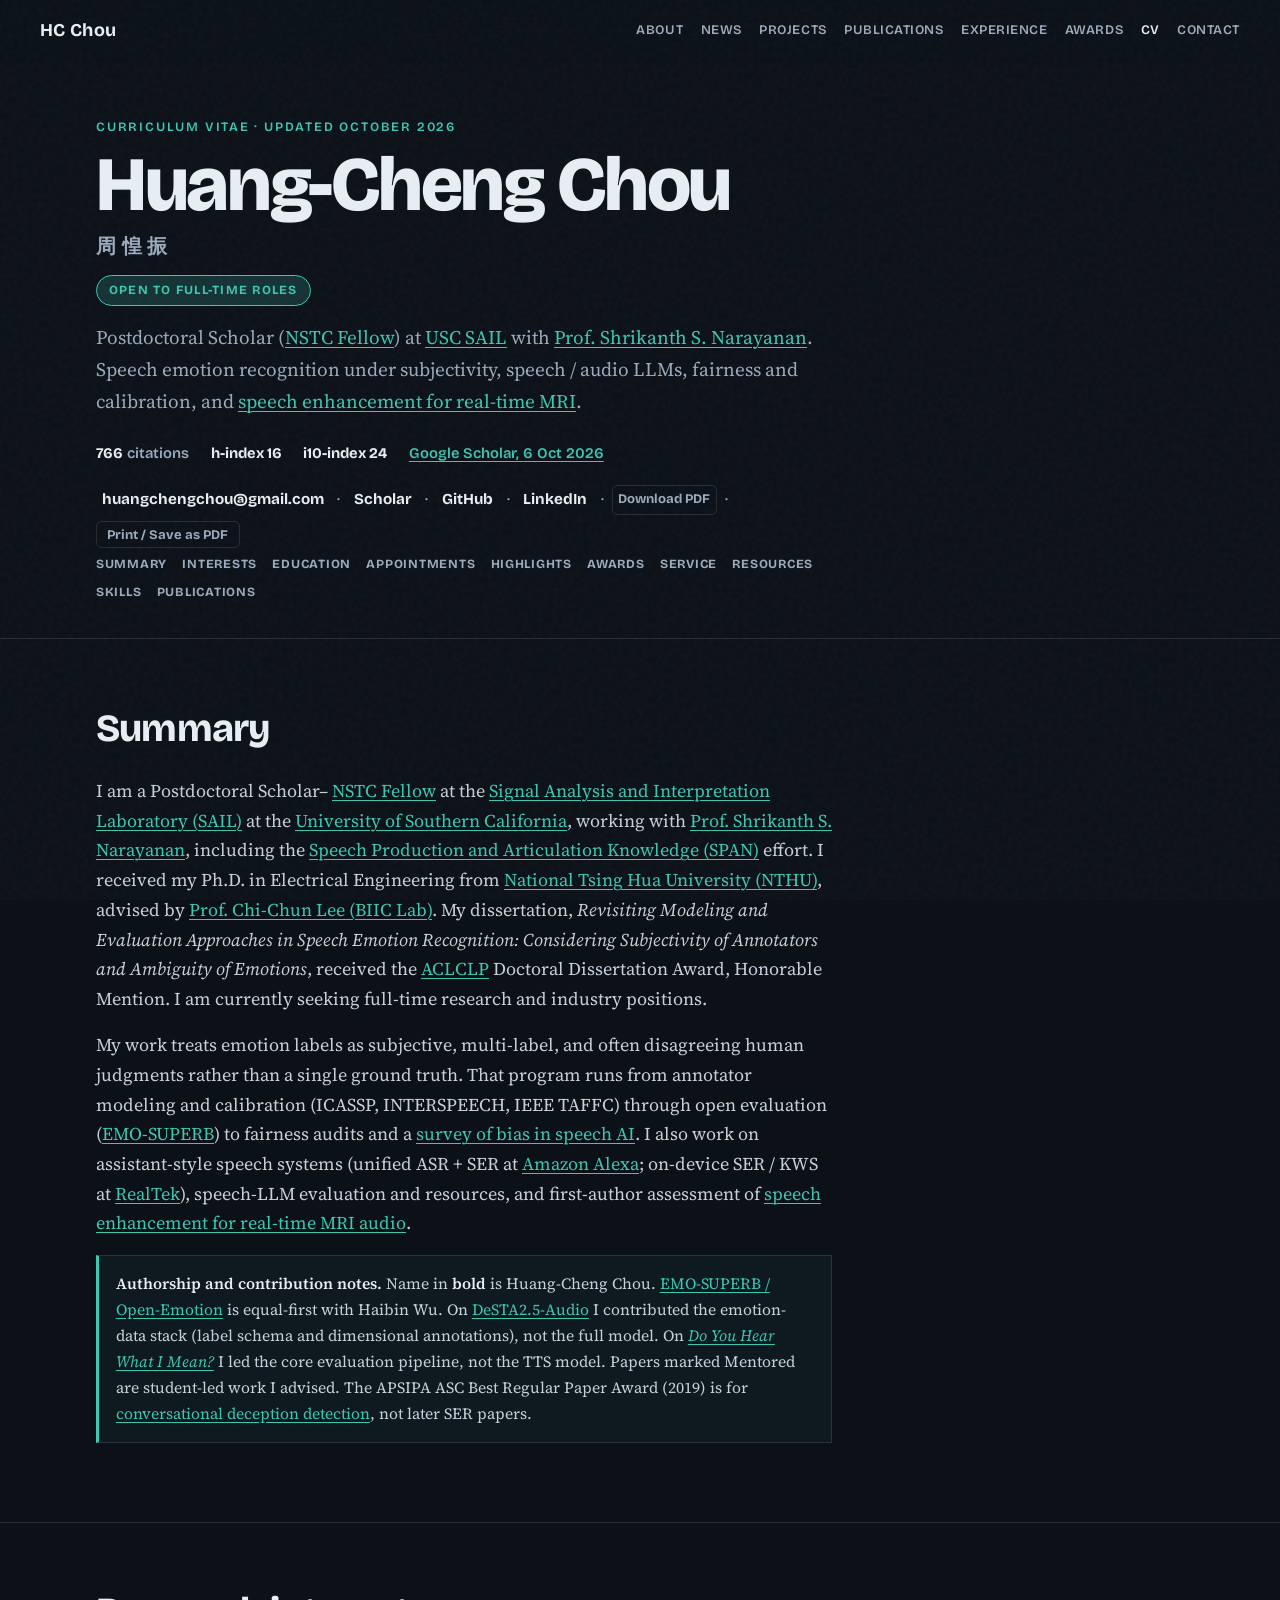
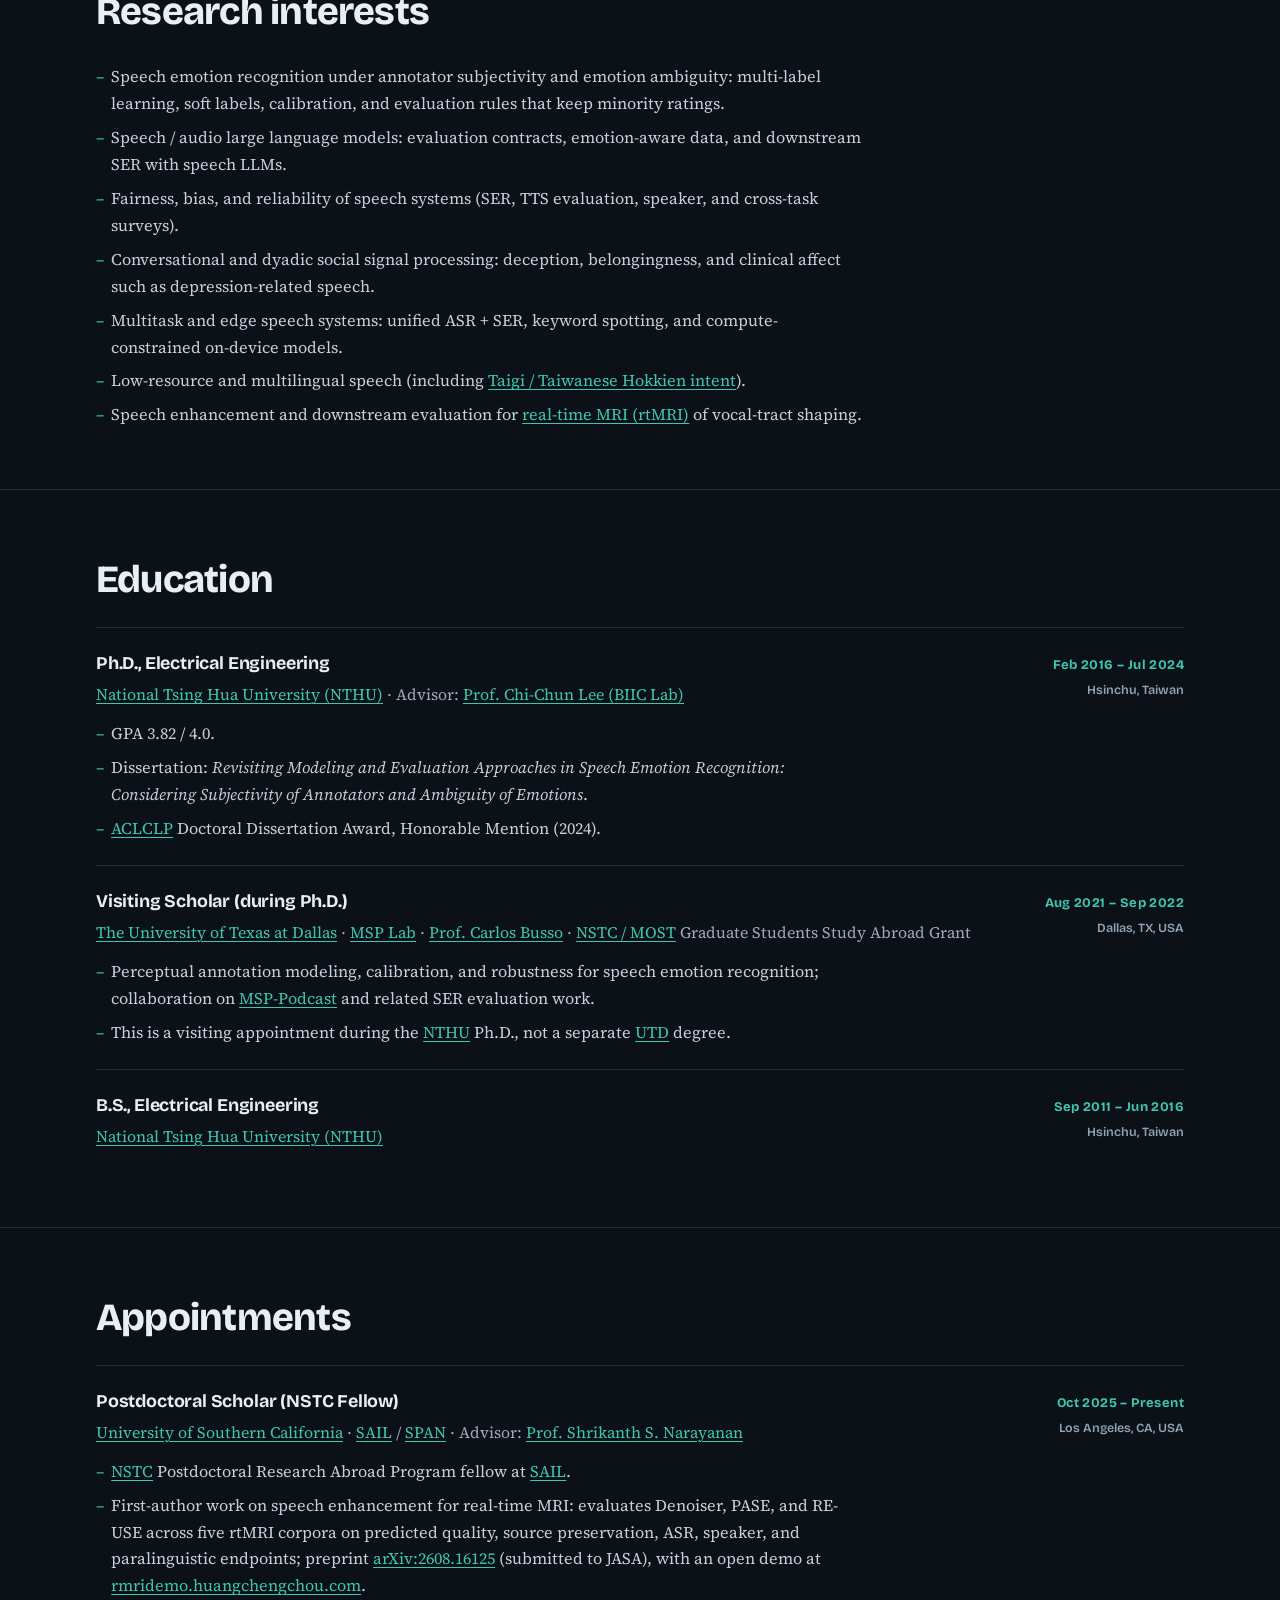
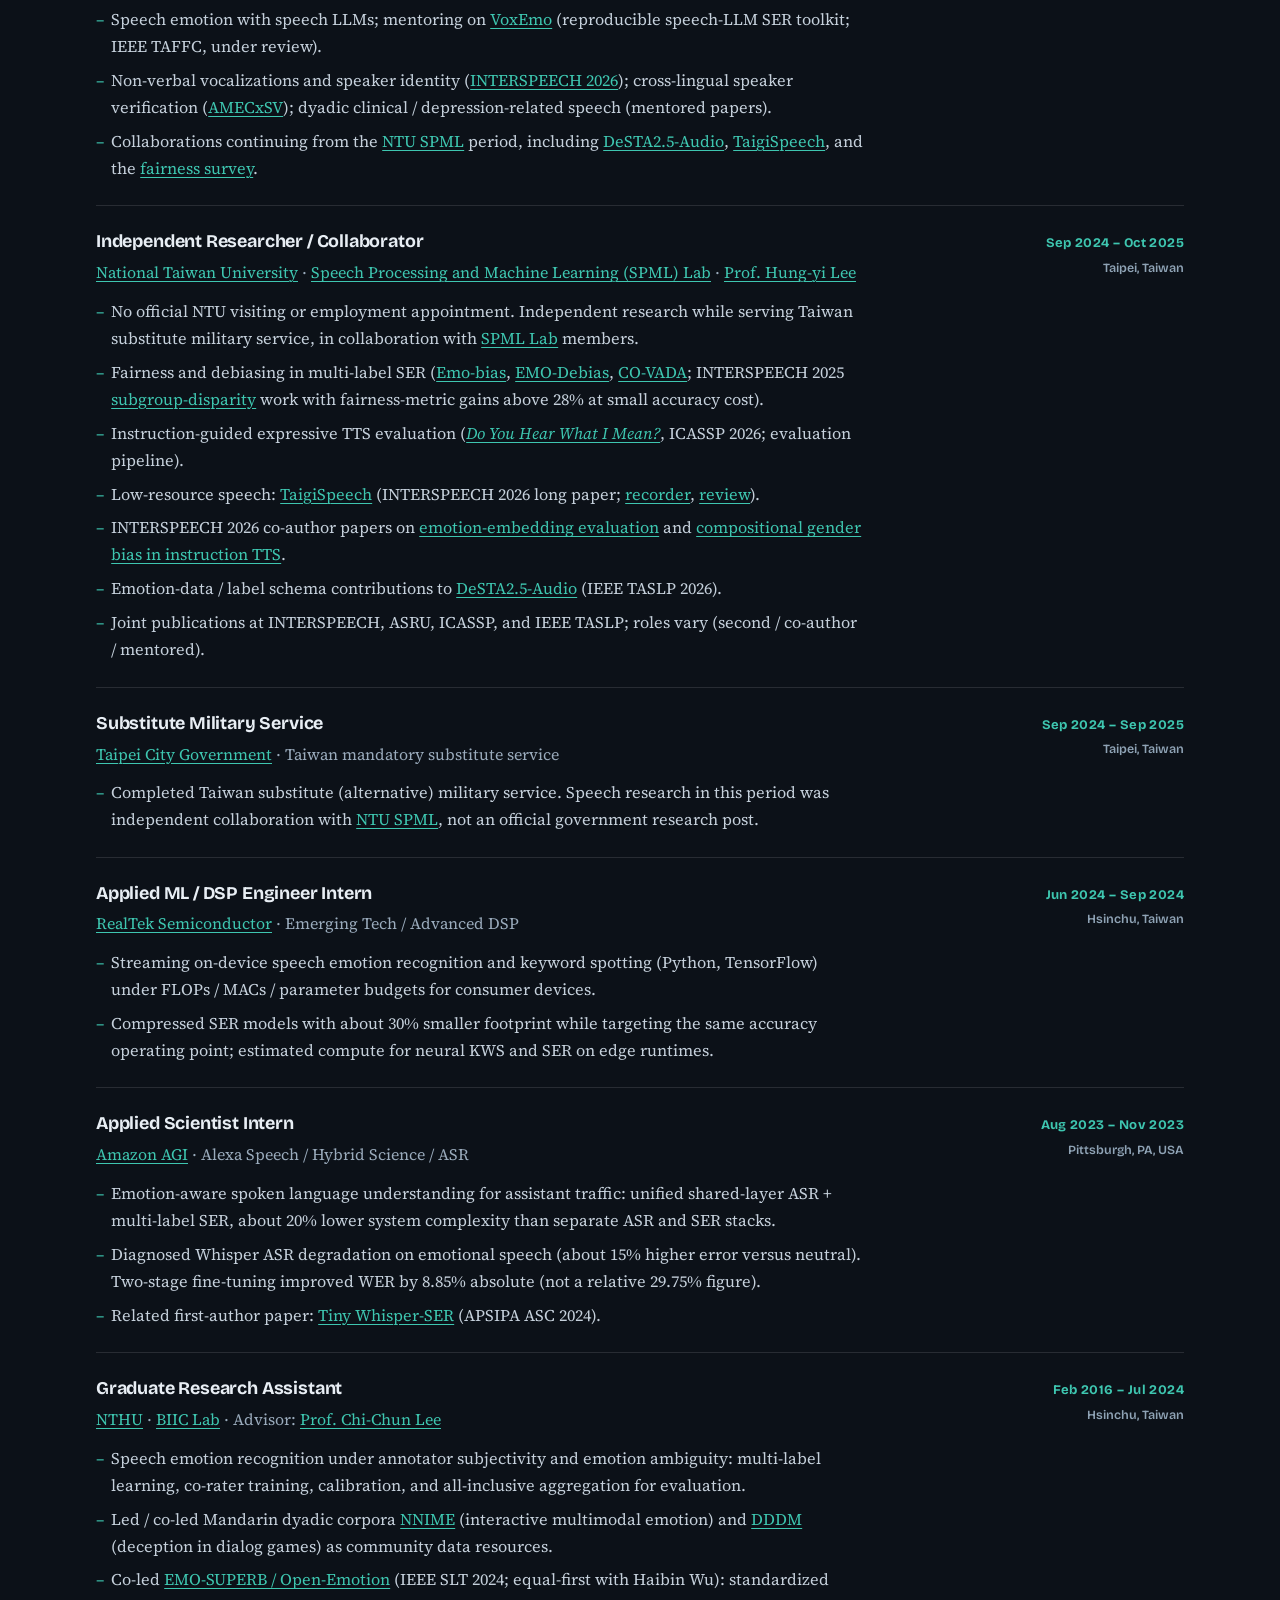
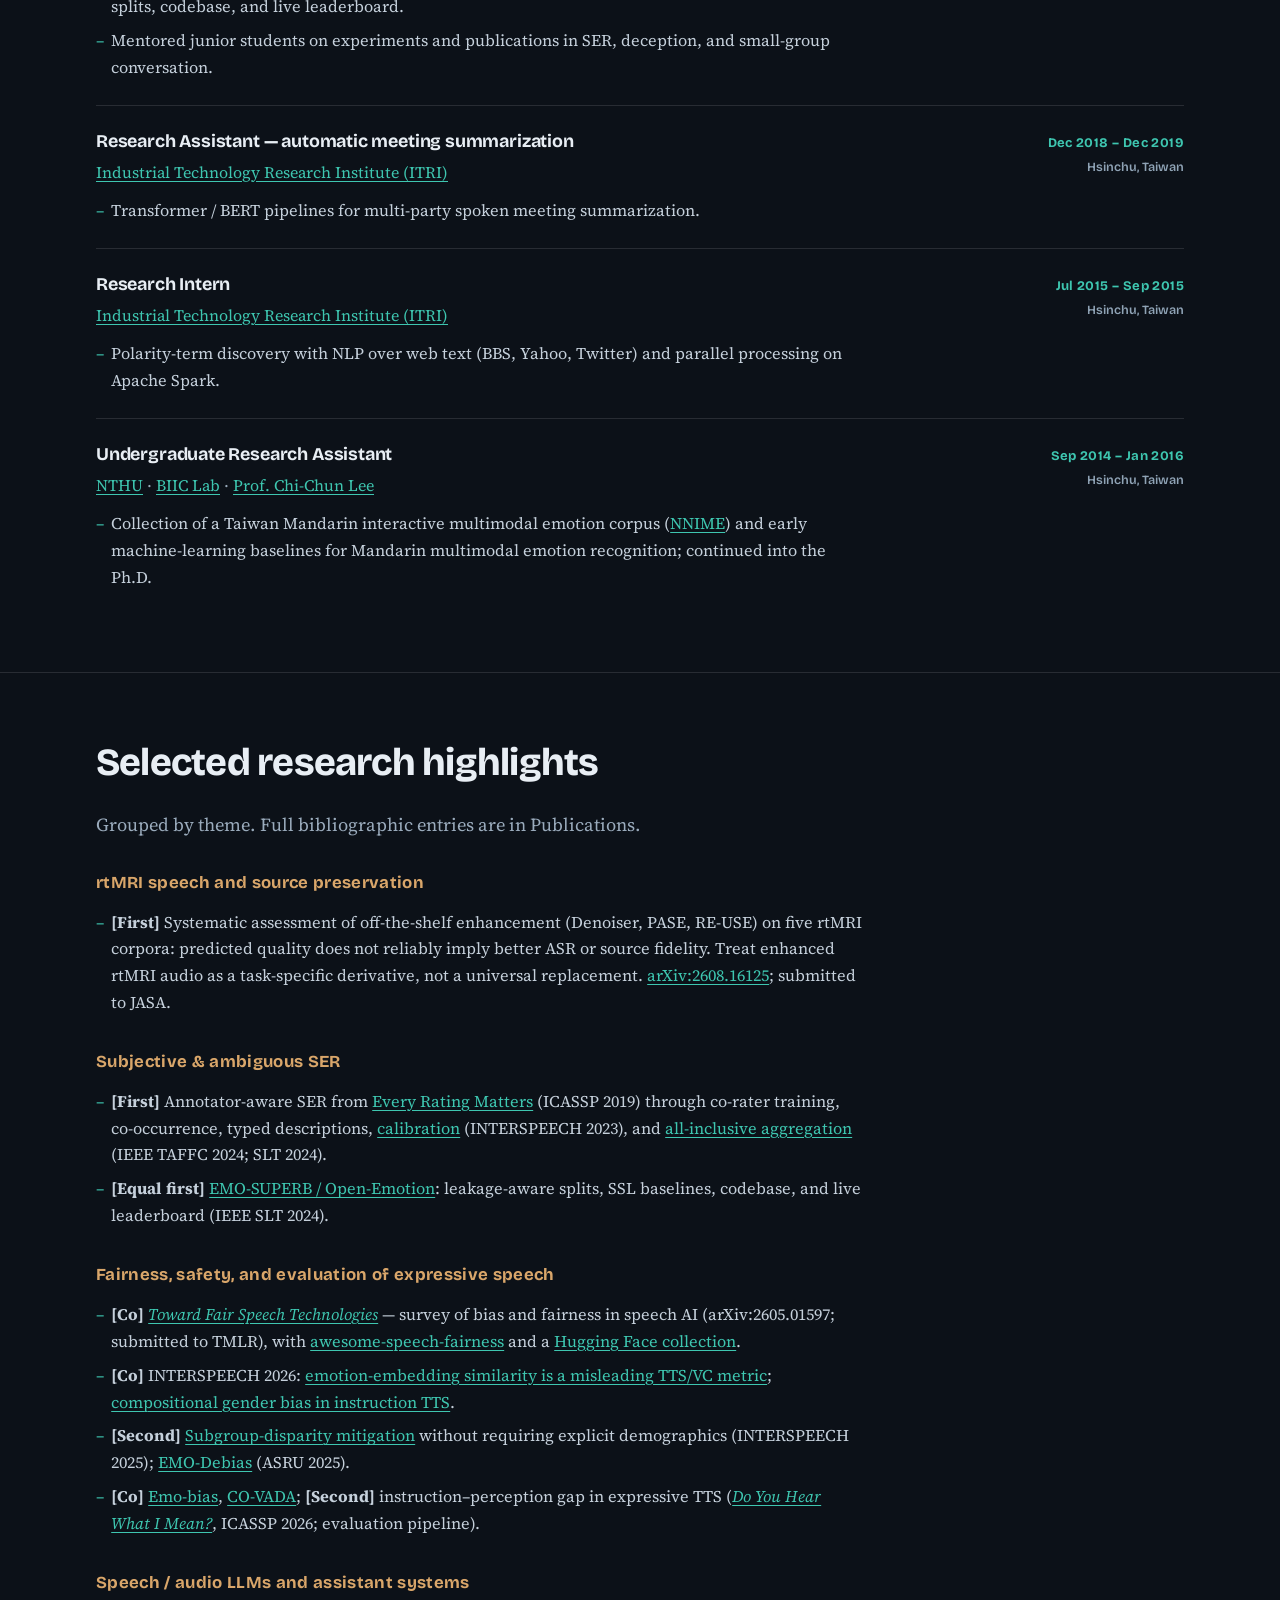
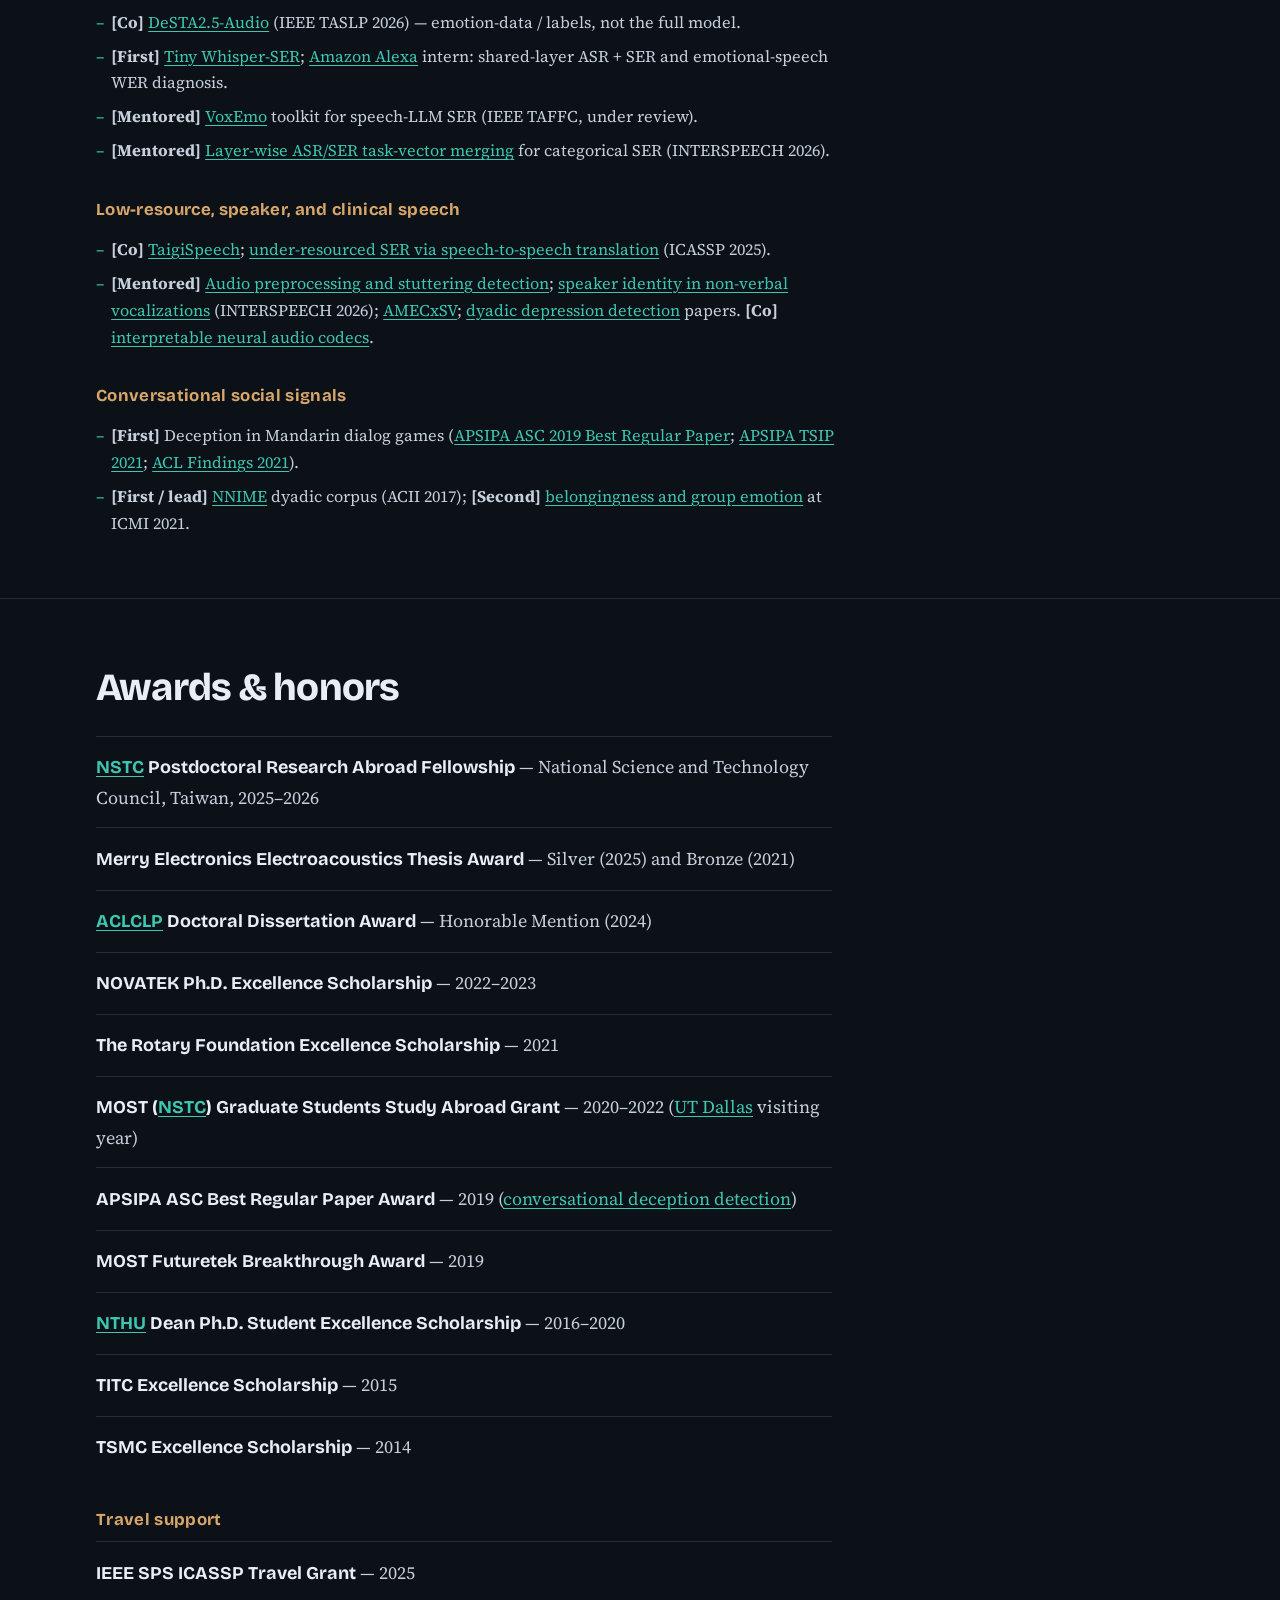
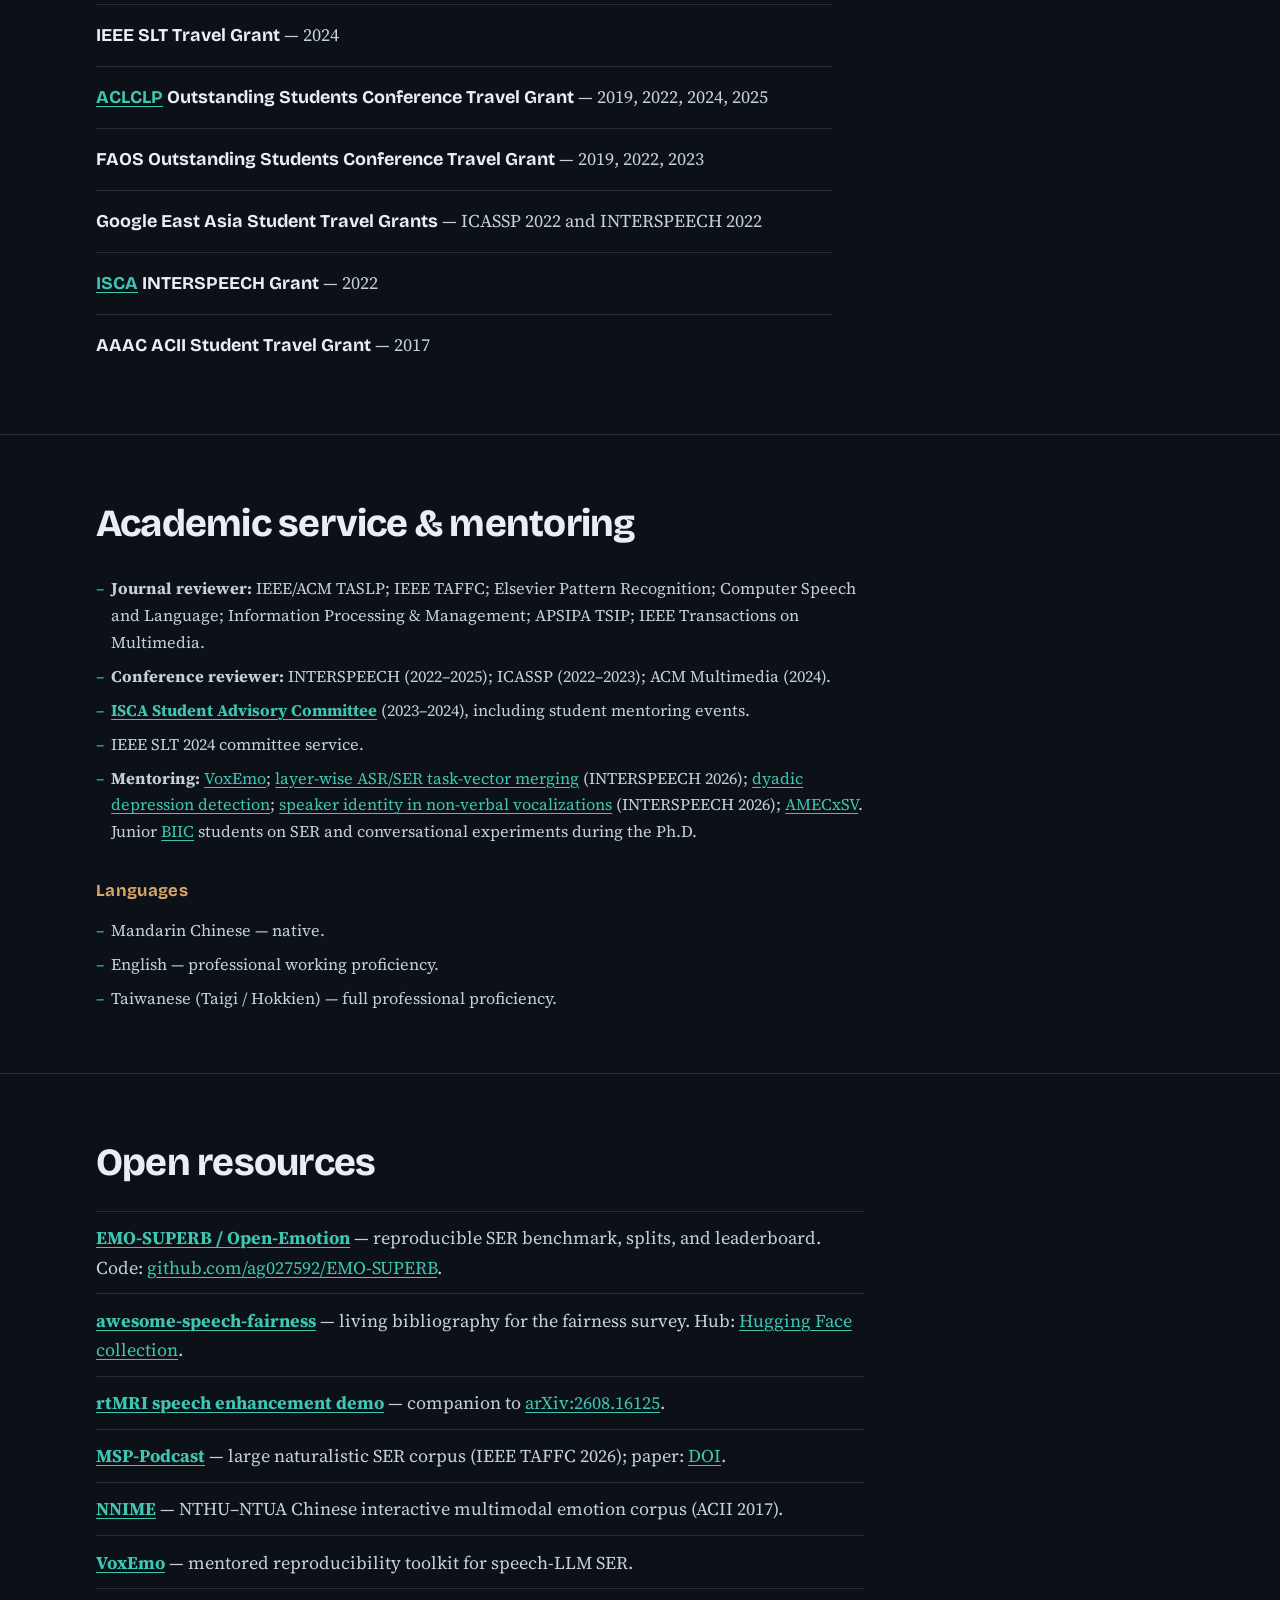
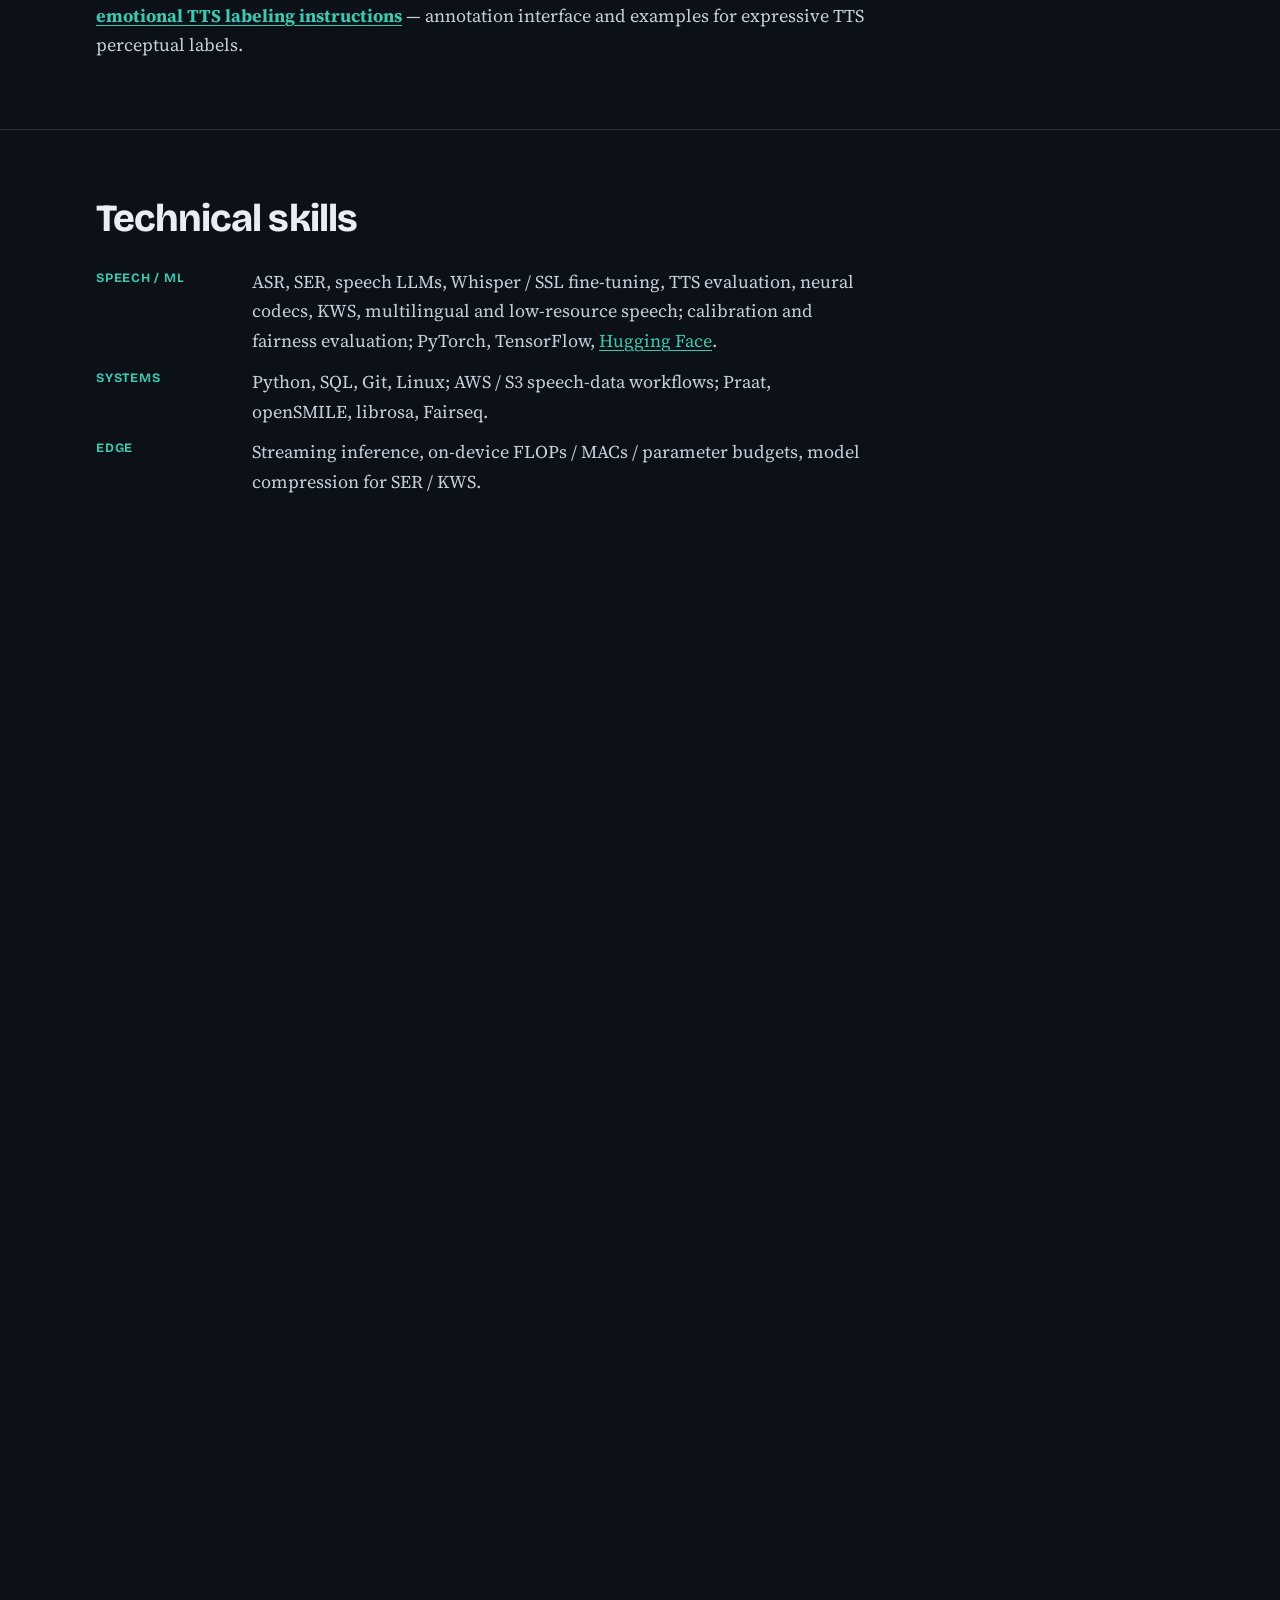
==== commit 9eb21476: "Update Scholar metrics and add the September preprints. Citations are 766 as of 6 Oct 2026. The new " ====
--- a/cv.html
+++ b/cv.html
@@ -39,7 +39,7 @@
     <section class="hero cv-hero" aria-label="Curriculum Vitae">
       <div class="hero-layout">
         <div class="hero-content">
-          <p class="eyebrow">Curriculum Vitae · updated August 2026</p>
+          <p class="eyebrow">Curriculum Vitae · updated October 2026</p>
           <h1 class="brand">Huang-Cheng Chou</h1>
           <p class="brand-zh" lang="zh-Hant">周惶振</p>
           <p class="open-role">Open to full-time roles</p>
@@ -53,10 +53,10 @@
             <a href="https://arxiv.org/abs/2608.16125" target="_blank" rel="noopener">speech enhancement for real-time MRI</a>.
           </p>
           <p class="cv-metrics">
-            <span><strong>722</strong> citations</span>
-            <span><strong>h-index 15</strong></span>
-            <span><strong>i10-index 23</strong></span>
-            <span><a href="https://scholar.google.com/citations?user=_d7pcs4AAAAJ&amp;hl=en" target="_blank" rel="noopener">Google Scholar, 29 Aug 2026</a></span>
+            <span><strong>766</strong> citations</span>
+            <span><strong>h-index 16</strong></span>
+            <span><strong>i10-index 24</strong></span>
+            <span><a href="https://scholar.google.com/citations?user=_d7pcs4AAAAJ&amp;hl=en" target="_blank" rel="noopener">Google Scholar, 6 Oct 2026</a></span>
           </p>
           <div class="link-row" aria-label="Quick links">
             <a href="mailto:huangchengchou@gmail.com">huangchengchou@gmail.com</a>
@@ -407,7 +407,7 @@
         <h3 class="pubs-subhead">Low-resource, speaker, and clinical speech</h3>
         <ul class="cv-bullets">
           <li><strong>[Co]</strong> <a href="https://arxiv.org/abs/2603.21478" target="_blank" rel="noopener">TaigiSpeech</a>; <a href="https://doi.org/10.1109/ICASSP49660.2025.10887615" target="_blank" rel="noopener">under-resourced SER via speech-to-speech translation</a> (ICASSP 2025).</li>
-          <li><strong>[Mentored]</strong> <a href="https://arxiv.org/abs/2606.21215" target="_blank" rel="noopener">Speaker identity in non-verbal vocalizations</a> (INTERSPEECH 2026); <a href="https://arxiv.org/abs/2607.16532" target="_blank" rel="noopener">AMECxSV</a>; <a href="https://arxiv.org/abs/2607.02904" target="_blank" rel="noopener">dyadic depression detection</a> papers.</li>
+          <li><strong>[Mentored]</strong> <a href="https://arxiv.org/abs/2609.32285" target="_blank" rel="noopener">Audio preprocessing and stuttering detection</a>; <a href="https://arxiv.org/abs/2606.21215" target="_blank" rel="noopener">speaker identity in non-verbal vocalizations</a> (INTERSPEECH 2026); <a href="https://arxiv.org/abs/2607.16532" target="_blank" rel="noopener">AMECxSV</a>; <a href="https://arxiv.org/abs/2607.02904" target="_blank" rel="noopener">dyadic depression detection</a> papers. <strong>[Co]</strong> <a href="https://arxiv.org/abs/2609.34052" target="_blank" rel="noopener">interpretable neural audio codecs</a>.</li>
         </ul>
 
         <h3 class="pubs-subhead">Conversational social signals</h3>
@@ -502,7 +502,7 @@
           Complete list grouped by authorship role. <strong>Huang-Cheng Chou</strong> in bold.
           Also on
           <a href="https://scholar.google.com/citations?user=_d7pcs4AAAAJ&amp;hl=en" target="_blank" rel="noopener">Google Scholar</a>
-          (722 citations; h-index 15; i10-index 23 as of 29 Aug 2026).
+          (766 citations; h-index 16; i10-index 24 as of 6 Oct 2026).
         </p>
 
         <h3 class="pubs-subhead">First-author (including equal-first)</h3>
@@ -729,6 +729,13 @@
         <ol class="pub-list">
           <li>
             <span class="role-tag">Co</span>
+            <span class="pub-title"><a href="https://arxiv.org/abs/2609.34052" target="_blank" rel="noopener">Towards Interpretable Framework for Neural Audio Codecs via Sparse Autoencoders: Exploration toward Age, Gender, and Accent Steering</a></span>
+            <span class="pub-authors">Shih-Heng Wang, Tiantian Feng, Aditya Kommineni, <strong>Huang-Cheng Chou</strong>, Bowen Yi, Xuan Shi, Shrikanth Narayanan</span>
+            <span class="pub-venue">arXiv:2609.34052, 2026</span>
+            <span class="pub-links"><a href="https://arxiv.org/abs/2609.34052" target="_blank" rel="noopener">arXiv</a></span>
+          </li>
+          <li>
+            <span class="role-tag">Co</span>
             <span class="pub-title"><a href="https://arxiv.org/abs/2605.01597" target="_blank" rel="noopener">Toward Fair Speech Technologies: A Comprehensive Survey of Bias and Fairness in Speech AI</a></span>
             <span class="pub-authors">Yi-Cheng Lin, Yun-Shao Tsai, Kuan-Yu Chen, Hsiao-Ying Huang, <strong>Huang-Cheng Chou</strong>, Shrikanth Narayanan, Yu Tsao, Jian-Jiun Ding, Hung-yi Lee</span>
             <span class="pub-venue">arXiv:2605.01597, 2026 (submitted to TMLR)</span>
@@ -823,6 +830,13 @@
 
         <h3 class="pubs-subhead">Mentored</h3>
         <ol class="pub-list">
+          <li>
+            <span class="role-tag">Mentored</span>
+            <span class="pub-title"><a href="https://arxiv.org/abs/2609.32285" target="_blank" rel="noopener">Audio Preprocessing Effects on Stuttering Detection: A Class-Specific Analysis</a></span>
+            <span class="pub-authors">Anisha Pattanayak, Hanie Kang, <strong>Huang-Cheng Chou</strong>, Sudarsana Reddy Kadiri</span>
+            <span class="pub-venue">arXiv:2609.32285, 2026</span>
+            <span class="pub-links"><a href="https://arxiv.org/abs/2609.32285" target="_blank" rel="noopener">arXiv</a></span>
+          </li>
           <li>
             <span class="role-tag">Mentored</span>
             <span class="pub-title"><a href="https://arxiv.org/abs/2603.08936" target="_blank" rel="noopener">VoxEmo: A Reproducible Toolkit for Speech Emotion Recognition with Speech LLMs</a></span>
